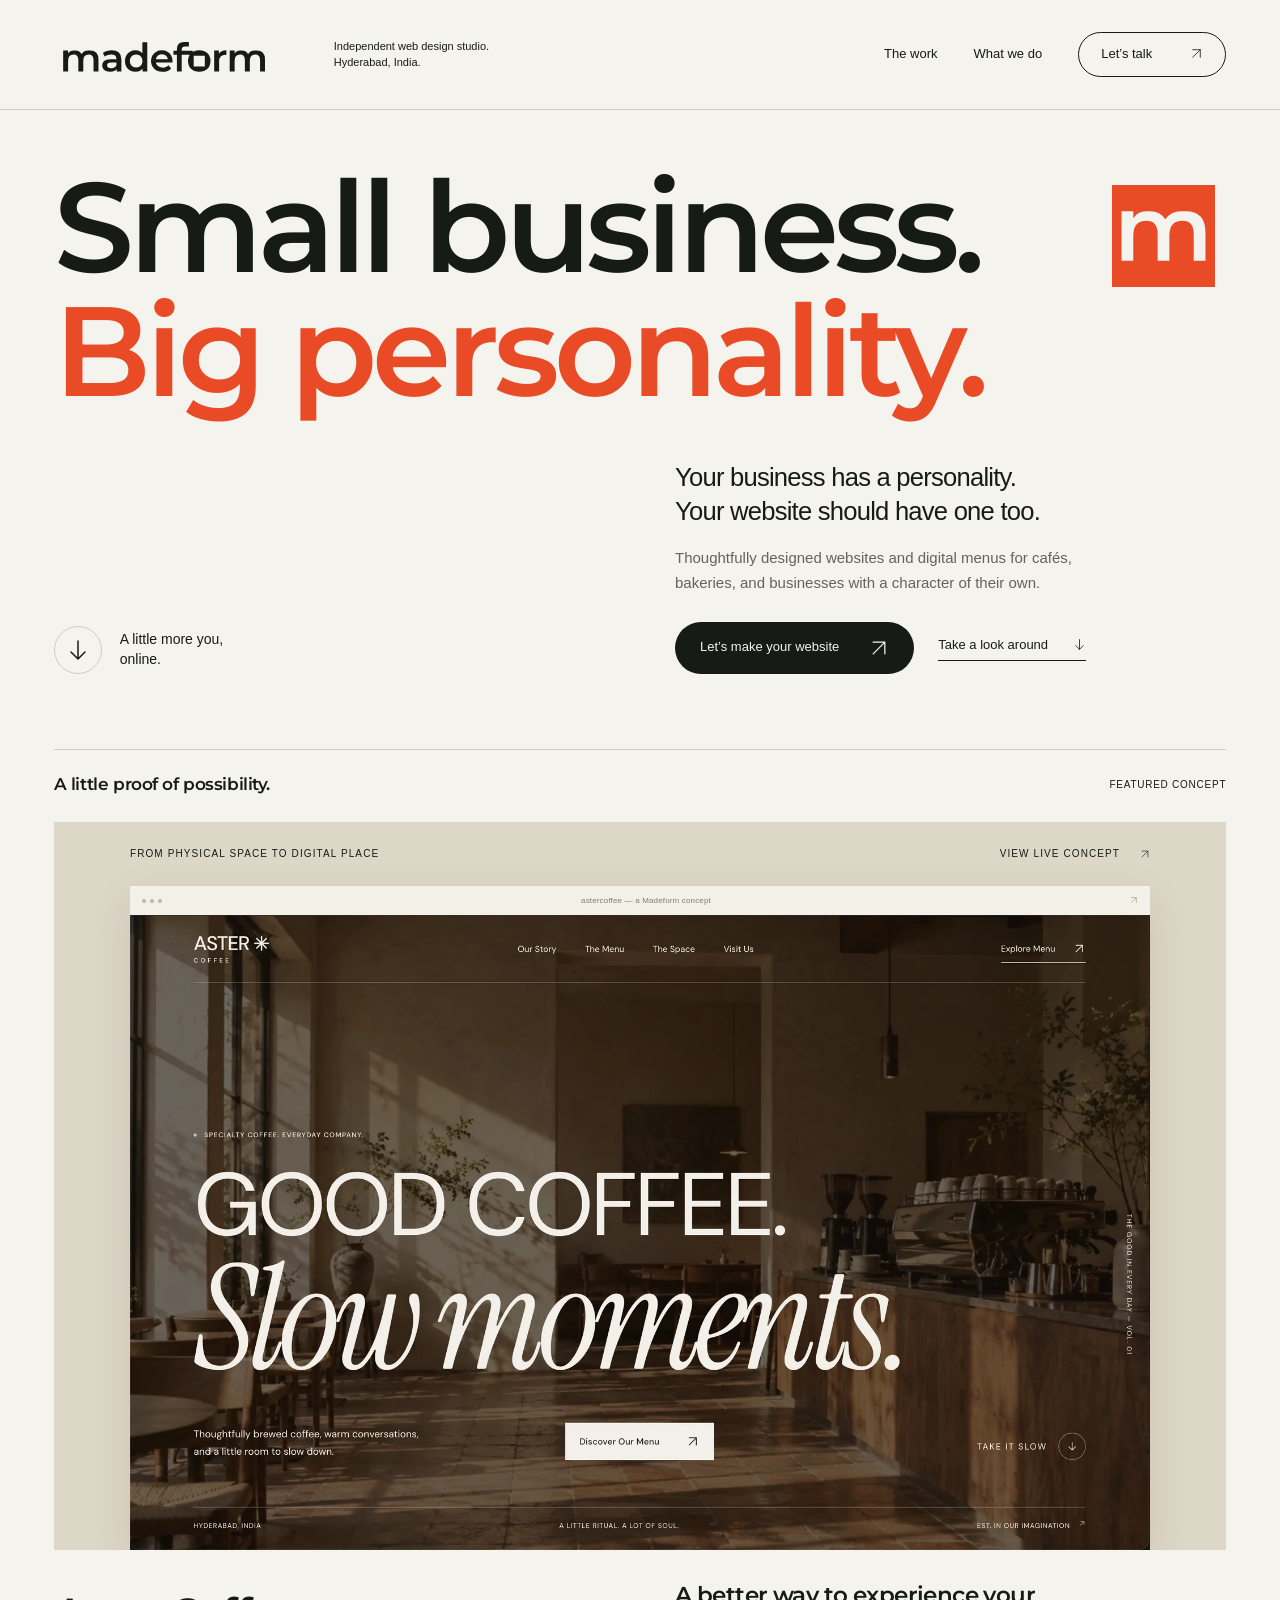
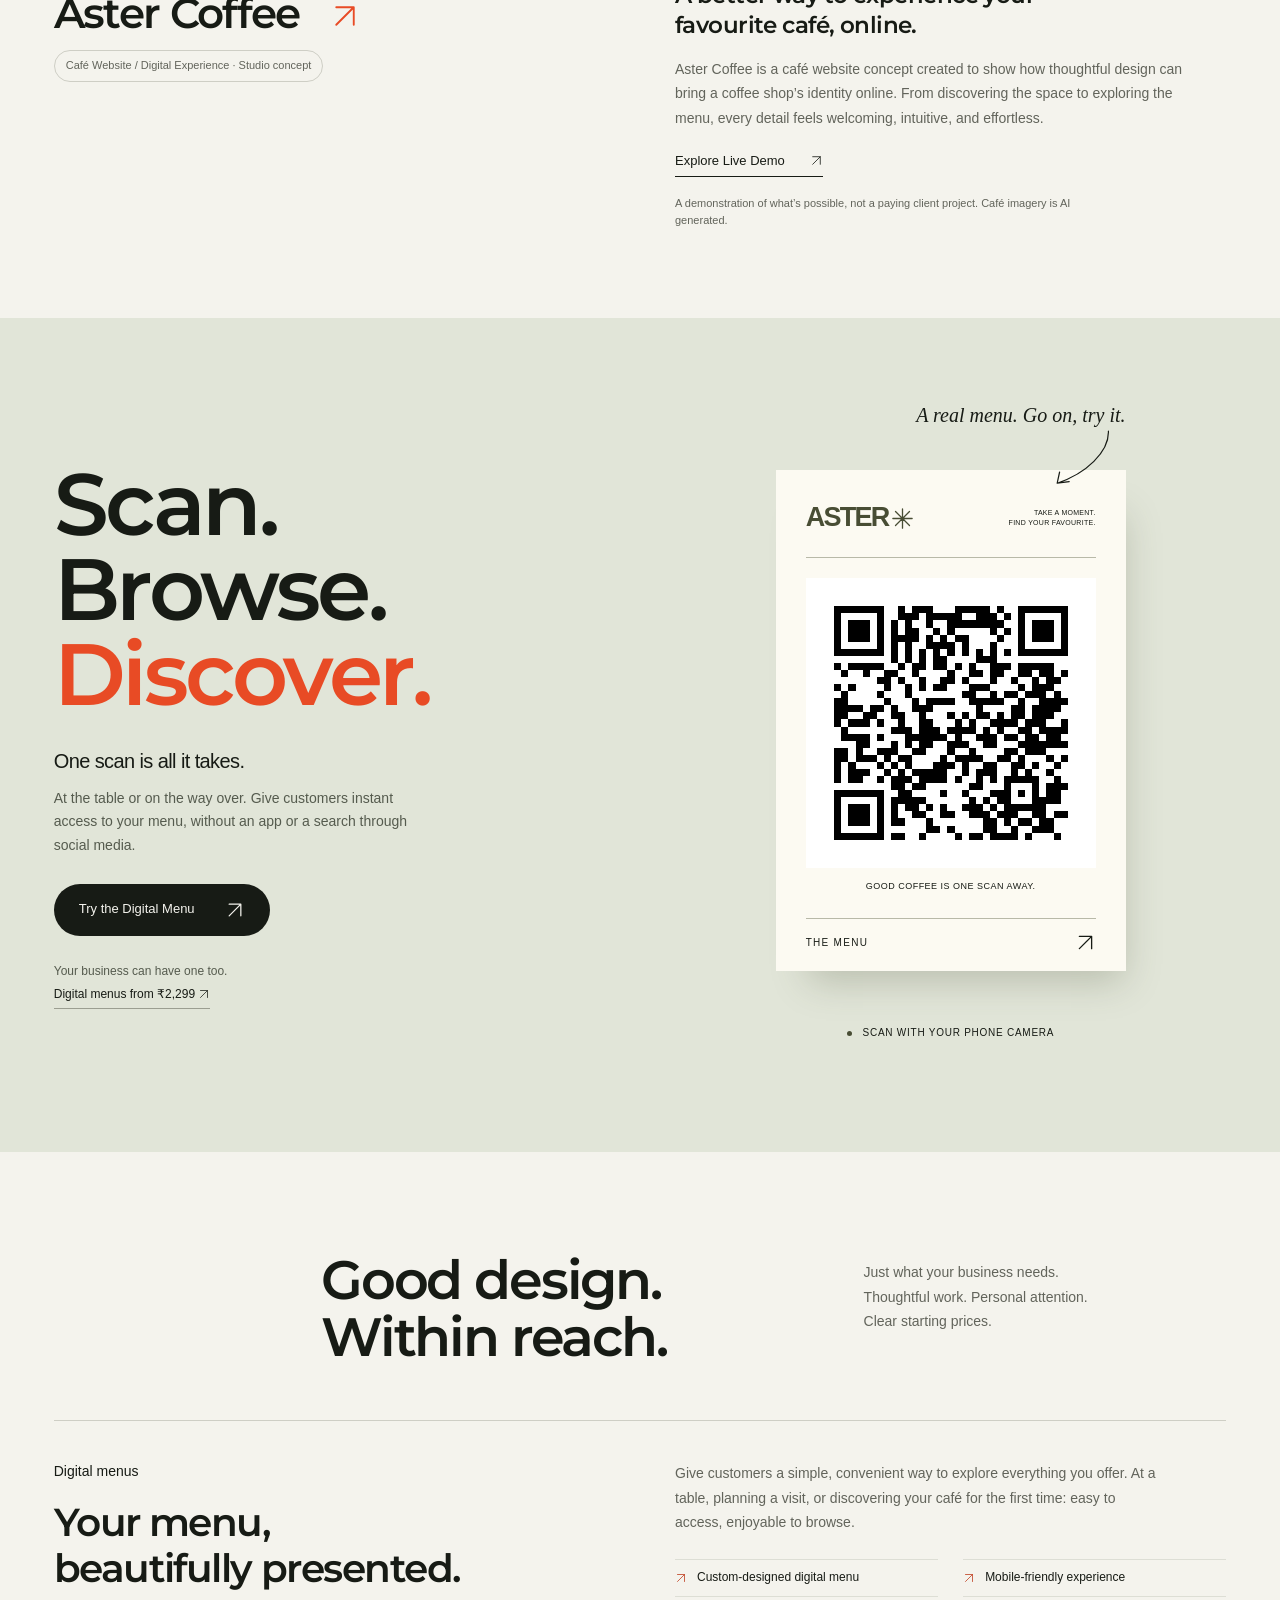
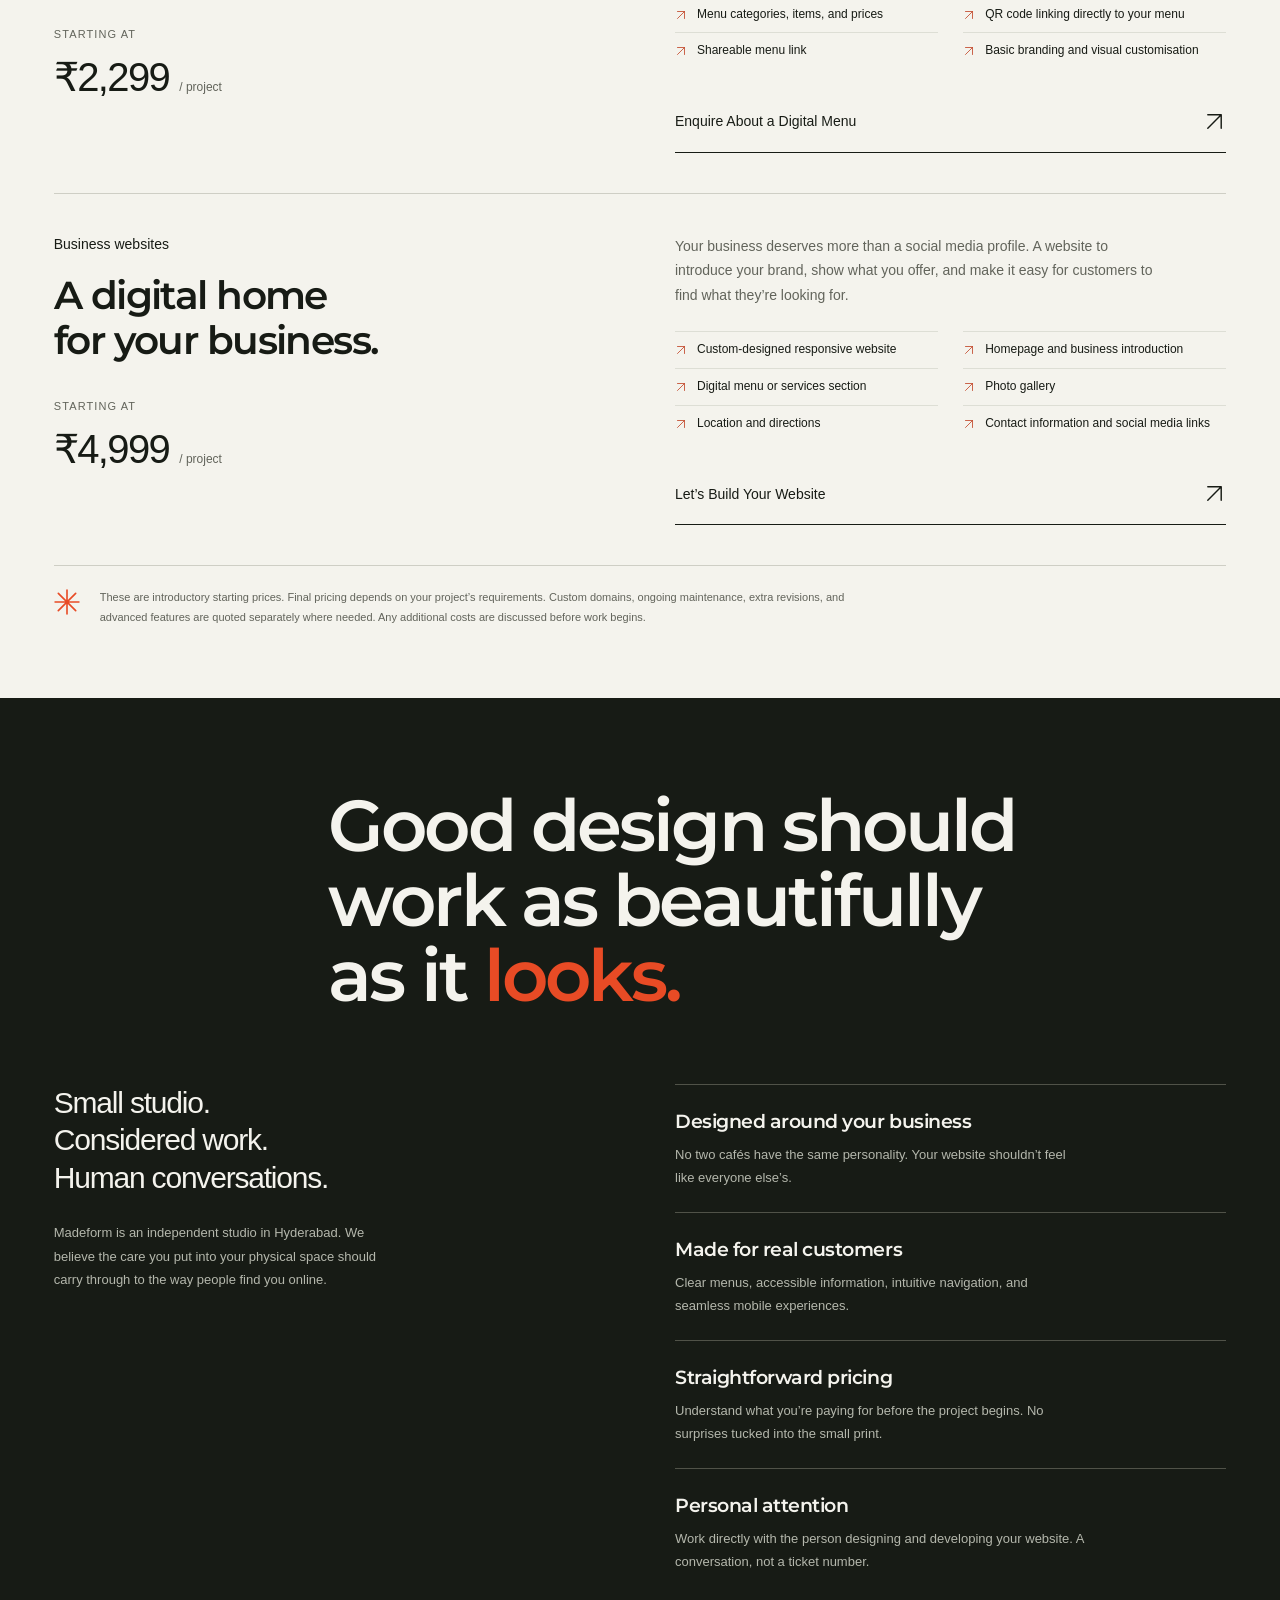
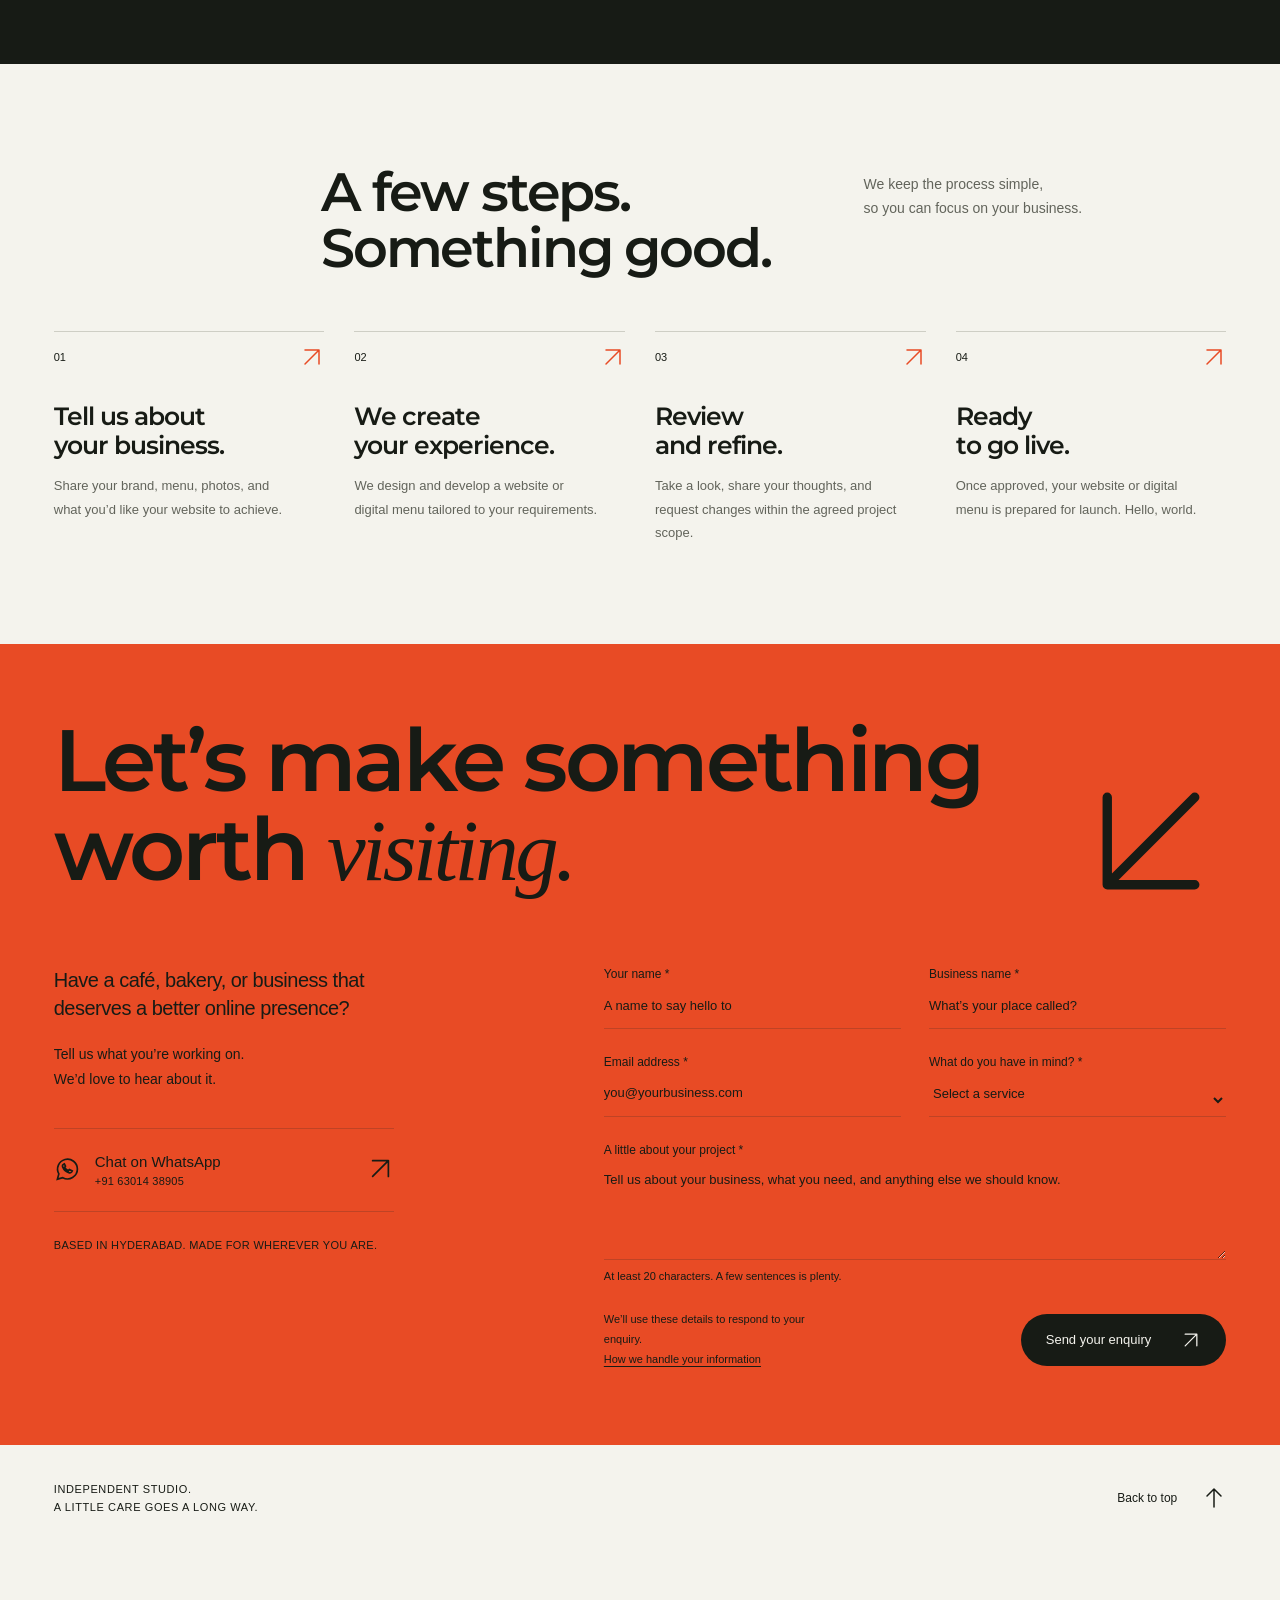
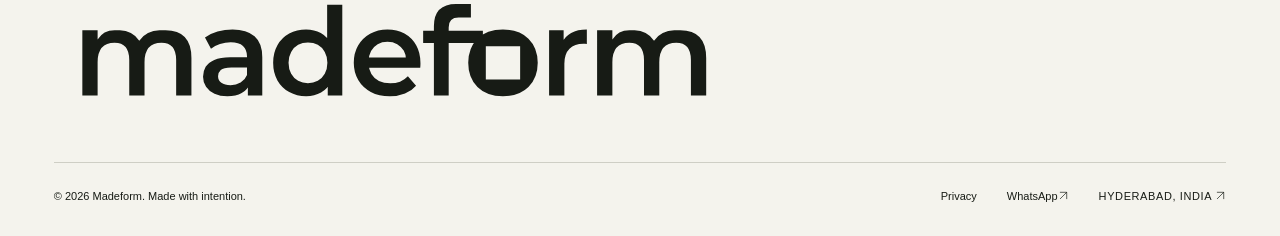
==== index.html @ c1d4cb2b "Add files via upload" ====
<!doctype html>
<html lang="en">
<head>
  <meta charset="utf-8">
  <meta name="viewport" content="width=device-width, initial-scale=1">
  <meta name="theme-color" content="#f4f3ed">
  <title>Madeform — A little more you, online.</title>
  <meta name="description" content="Independent web design in Hyderabad. Thoughtful websites from ₹4,999 and QR-enabled digital menus from ₹2,299 for cafés, bakeries and small businesses.">
  <meta property="og:type" content="website">
  <meta property="og:title" content="Madeform — A little more you, online.">
  <meta property="og:description" content="Websites with personality. Digital menus with a little care. An independent studio in Hyderabad, India.">
  <meta name="twitter:card" content="summary">
  <link rel="icon" type="image/svg+xml" href="./favicon.svg">
  <link rel="preload" href="./fonts/montserrat-600-latin.woff" as="font" type="font/woff" crossorigin>
  <link rel="stylesheet" href="./style.css">
  <script src="./site-config.js" defer></script>
  <script src="./script.js" defer></script>
  <script type="application/ld+json">{"@context":"https://schema.org","@type":"ProfessionalService","name":"Madeform","description":"Independent web design and digital experience studio for small hospitality businesses.","url":"https://madeformezy.github.io/x/","areaServed":"India","address":{"@type":"PostalAddress","addressLocality":"Hyderabad","addressCountry":"IN"},"hasOfferCatalog":{"@type":"OfferCatalog","name":"Design services","itemListElement":[{"@type":"Offer","priceCurrency":"INR","priceSpecification":{"@type":"PriceSpecification","minPrice":2299,"priceCurrency":"INR"},"itemOffered":{"@type":"Service","name":"Digital menus"}},{"@type":"Offer","priceCurrency":"INR","priceSpecification":{"@type":"PriceSpecification","minPrice":4999,"priceCurrency":"INR"},"itemOffered":{"@type":"Service","name":"Business websites"}}]}}</script>
  <link rel="canonical" href="https://madeformezy.github.io/x/">
  <meta property="og:url" content="https://madeformezy.github.io/x/">
  <meta property="og:image" content="https://madeformezy.github.io/x/images/social.png">
</head>
<body id="top">
  <a class="skip-link" href="#main">Skip to content</a>
  <header class="site-header wrap">
    <a class="wordmark" href="#top" aria-label="Madeform home"><img class="brand-logo" src="./images/madeform-logo.svg" width="334" height="84" alt="Madeform"></a>
    <span class="header-location">Independent web design studio. <br>Hyderabad, India.</span>
    <nav class="desktop-nav" aria-label="Main navigation"><a href="#work">The work</a><a href="#services">What we do</a><a class="nav-enquire" href="#contact">Let’s talk <span aria-hidden="true"><svg class="icon-svg" viewBox="0 0 24 24" aria-hidden="true" focusable="false"><path d="M5 19 19 5M5 5h14v14"/></svg></span></a></nav>
    <button class="menu-toggle" type="button" aria-label="Open navigation" aria-expanded="false" aria-controls="mobile-nav"><span></span><span></span></button>
  </header>
  <nav class="mobile-nav" id="mobile-nav" aria-label="Mobile navigation" hidden><a href="#work">The work </a><a href="#services">What we do </a><a href="#about">The studio </a><a href="#contact">Let’s talk <span><svg class="icon-svg" viewBox="0 0 24 24" aria-hidden="true" focusable="false"><path d="M5 19 19 5M5 5h14v14"/></svg></span></a></nav>
  <main id="main">
    <section class="hero wrap" aria-labelledby="hero-title">
      <h1 id="hero-title">Small business. <br><span>Big personality.</span><img class="hero-studio-mark" src="./images/madeform-mark.svg" width="80" height="56" alt="" aria-hidden="true"></h1>
      <div class="hero-bottom">
        <a class="scroll-cue" href="#work"><span class="circle-arrow" aria-hidden="true"><svg class="icon-svg" viewBox="0 0 24 24" aria-hidden="true" focusable="false"><path d="M12 3v18M5 14l7 7 7-7"/></svg></span><span>A little more you, <br>online.</span></a>
        <div class="hero-intro"><p>Your business has a personality. <br>Your website should have one too.</p><p class="hero-description">Thoughtfully designed websites and digital menus for cafés, bakeries, and businesses with a character of their own.</p><div class="button-row"><a class="button button-dark" href="#contact">Let’s make your website <span aria-hidden="true"><svg class="icon-svg" viewBox="0 0 24 24" aria-hidden="true" focusable="false"><path d="M5 19 19 5M5 5h14v14"/></svg></span></a><a class="text-link" href="#work">Take a look around <span aria-hidden="true"><svg class="icon-svg" viewBox="0 0 24 24" aria-hidden="true" focusable="false"><path d="M12 3v18M5 14l7 7 7-7"/></svg></span></a></div></div>
      </div>
    </section>
    <section class="work-section wrap" id="work" aria-labelledby="work-heading">
      <div class="section-line"><h2 id="work-heading">A little proof of possibility.</h2><span class="eyebrow">FEATURED CONCEPT</span></div>
      <a class="project-stage" href="https://madeformezy.github.io/Aster-coffee/" target="_blank" rel="noopener noreferrer" aria-label="Explore Aster Coffee live demo, opens in a new tab">
        <div class="stage-caption"><span>FROM PHYSICAL SPACE TO DIGITAL PLACE</span><span>VIEW LIVE CONCEPT <span aria-hidden="true"><svg class="icon-svg" viewBox="0 0 24 24" aria-hidden="true" focusable="false"><path d="M5 19 19 5M5 5h14v14"/></svg></span></span></div>
        <div class="project-browser"><div class="browser-bar"><span class="browser-dots" aria-hidden="true"><i></i><i></i><i></i></span><span>astercoffee — a Madeform concept</span><span aria-hidden="true"><svg class="icon-svg" viewBox="0 0 24 24" aria-hidden="true" focusable="false"><path d="M5 19 19 5M5 5h14v14"/></svg></span></div><div class="aster-preview"><img src="./images/aster-demo.webp" srcset="./images/aster-demo-small.webp 900w, ./images/aster-demo.webp 1800w" sizes="(max-width: 700px) 94vw, 82vw" width="1800" height="1120" alt="Aster Coffee website preview: Good coffee. Slow moments. A welcoming café interior, navigation and digital menu link." loading="eager" fetchpriority="high"></div></div>
      </a>
      <div class="project-info"><div><h3>Aster Coffee <span aria-hidden="true"><svg class="icon-svg" viewBox="0 0 24 24" aria-hidden="true" focusable="false"><path d="M5 19 19 5M5 5h14v14"/></svg></span></h3><span class="concept-label">Café Website / Digital Experience · Studio concept</span></div><div><h4>A better way to experience your favourite café, online.</h4><p>Aster Coffee is a café website concept created to show how thoughtful design can bring a coffee shop’s identity online. From discovering the space to exploring the menu, every detail feels welcoming, intuitive, and effortless.</p><a class="text-link" href="https://madeformezy.github.io/Aster-coffee/" target="_blank" rel="noopener noreferrer">Explore Live Demo <span aria-hidden="true"><svg class="icon-svg" viewBox="0 0 24 24" aria-hidden="true" focusable="false"><path d="M5 19 19 5M5 5h14v14"/></svg></span><span class="sr-only"> (opens in a new tab)</span></a><p class="fine-print">A demonstration of what’s possible, not a paying client project. Café imagery is AI generated.</p></div></div>
    </section>
    <section class="menu-showcase" id="digital-menu" aria-labelledby="menu-heading"><div class="wrap menu-grid">
      <div class="menu-copy"><h2 id="menu-heading">Scan. <br>Browse. <br><span>Discover.</span></h2><p class="menu-lead">One scan is all it takes.</p><p>At the table or on the way over. Give customers instant access to your menu, without an app or a search through social media.</p><a class="button button-dark" href="https://madeformezy.github.io/Aster-coffee/menu.html" target="_blank" rel="noopener noreferrer">Try the Digital Menu <span aria-hidden="true"><svg class="icon-svg" viewBox="0 0 24 24" aria-hidden="true" focusable="false"><path d="M5 19 19 5M5 5h14v14"/></svg></span><span class="sr-only"> (opens in a new tab)</span></a><p class="menu-tail">Your business can have one too. <br><a href="#contact" data-service="digital-menu">Digital menus from ₹2,299 <span aria-hidden="true"><svg class="icon-svg" viewBox="0 0 24 24" aria-hidden="true" focusable="false"><path d="M5 19 19 5M5 5h14v14"/></svg></span></a></p></div>
      <div class="qr-scene"><div class="scene-note">A real menu. Go on, try it.<svg class="menu-note-arrow" viewBox="0 0 100 80" aria-hidden="true"><path d="M88 4C89 30 60 57 24 69M27 55 24 69 39 67"/></svg></div><a class="qr-card" href="https://madeformezy.github.io/Aster-coffee/menu.html" target="_blank" rel="noopener noreferrer" aria-label="Open the Aster Coffee digital menu, opens in a new tab"><div class="qr-card-top"><span>ASTER<span aria-hidden="true"><svg class="icon-svg" viewBox="0 0 24 24" aria-hidden="true" focusable="false"><path d="M12 1v22M1 12h22M4 4l16 16M4 20 20 4"/></svg></span></span><small>TAKE A MOMENT. <br>FIND YOUR FAVOURITE.</small></div><img src="./images/aster-menu-qr.png" width="246" height="246" alt="Scannable QR code for Aster Coffee’s digital menu" loading="lazy"><p>GOOD COFFEE IS ONE SCAN AWAY.</p><div class="qr-card-bottom"><span>THE MENU</span><span aria-hidden="true"><svg class="icon-svg" viewBox="0 0 24 24" aria-hidden="true" focusable="false"><path d="M5 19 19 5M5 5h14v14"/></svg></span></div></a><div class="qr-scene-caption"><span class="status-dot" aria-hidden="true"></span> SCAN WITH YOUR PHONE CAMERA</div></div>
    </div></section>
    <section class="services wrap" id="services" aria-labelledby="services-heading"><div class="section-intro"><h2 id="services-heading">Good design. <br>Within reach.</h2><p>Just what your business needs. <br>Thoughtful work. Personal attention. <br>Clear starting prices.</p></div>
      <article class="service"><div class="service-name"><h3><span class="service-title">Digital menus</span>Your menu, <br>beautifully presented.</h3><div class="service-price"><small>STARTING AT</small><span>₹2,299<span class="price-period">/ project</span></span></div></div><div class="service-details"><p>Give customers a simple, convenient way to explore everything you offer. At a table, planning a visit, or discovering your café for the first time: easy to access, enjoyable to browse.</p><ul><li><svg class="icon-svg" viewBox="0 0 24 24" aria-hidden="true" focusable="false"><path d="M5 19 19 5M5 5h14v14"/></svg>Custom-designed digital menu</li><li><svg class="icon-svg" viewBox="0 0 24 24" aria-hidden="true" focusable="false"><path d="M5 19 19 5M5 5h14v14"/></svg>Mobile-friendly experience</li><li><svg class="icon-svg" viewBox="0 0 24 24" aria-hidden="true" focusable="false"><path d="M5 19 19 5M5 5h14v14"/></svg>Menu categories, items, and prices</li><li><svg class="icon-svg" viewBox="0 0 24 24" aria-hidden="true" focusable="false"><path d="M5 19 19 5M5 5h14v14"/></svg>QR code linking directly to your menu</li><li><svg class="icon-svg" viewBox="0 0 24 24" aria-hidden="true" focusable="false"><path d="M5 19 19 5M5 5h14v14"/></svg>Shareable menu link</li><li><svg class="icon-svg" viewBox="0 0 24 24" aria-hidden="true" focusable="false"><path d="M5 19 19 5M5 5h14v14"/></svg>Basic branding and visual customisation</li></ul><a class="service-cta" href="#contact" data-service="digital-menu">Enquire About a Digital Menu <span aria-hidden="true"><svg class="icon-svg" viewBox="0 0 24 24" aria-hidden="true" focusable="false"><path d="M5 19 19 5M5 5h14v14"/></svg></span></a></div></article>
      <article class="service"><div class="service-name"><h3><span class="service-title">Business websites</span>A digital home<br>for your business.</h3><div class="service-price"><small>STARTING AT</small><span>₹4,999<span class="price-period">/ project</span></span></div></div><div class="service-details"><p>Your business deserves more than a social media profile. A website to introduce your brand, show what you offer, and make it easy for customers to find what they’re looking for.</p><ul><li><svg class="icon-svg" viewBox="0 0 24 24" aria-hidden="true" focusable="false"><path d="M5 19 19 5M5 5h14v14"/></svg>Custom-designed responsive website</li><li><svg class="icon-svg" viewBox="0 0 24 24" aria-hidden="true" focusable="false"><path d="M5 19 19 5M5 5h14v14"/></svg>Homepage and business introduction</li><li><svg class="icon-svg" viewBox="0 0 24 24" aria-hidden="true" focusable="false"><path d="M5 19 19 5M5 5h14v14"/></svg>Digital menu or services section</li><li><svg class="icon-svg" viewBox="0 0 24 24" aria-hidden="true" focusable="false"><path d="M5 19 19 5M5 5h14v14"/></svg>Photo gallery</li><li><svg class="icon-svg" viewBox="0 0 24 24" aria-hidden="true" focusable="false"><path d="M5 19 19 5M5 5h14v14"/></svg>Location and directions</li><li><svg class="icon-svg" viewBox="0 0 24 24" aria-hidden="true" focusable="false"><path d="M5 19 19 5M5 5h14v14"/></svg>Contact information and social media links</li></ul><a class="service-cta" href="#contact" data-service="website">Let’s Build Your Website <span aria-hidden="true"><svg class="icon-svg" viewBox="0 0 24 24" aria-hidden="true" focusable="false"><path d="M5 19 19 5M5 5h14v14"/></svg></span></a></div></article>
      <div class="pricing-note"><span aria-hidden="true"><svg class="icon-svg" viewBox="0 0 24 24" aria-hidden="true" focusable="false"><path d="M12 1v22M1 12h22M4 4l16 16M4 20 20 4"/></svg></span><p>These are introductory starting prices. Final pricing depends on your project’s requirements. Custom domains, ongoing maintenance, extra revisions, and advanced features are quoted separately where needed. Any additional costs are discussed before work begins.</p></div>
    </section>
    <section class="about-section" id="about" aria-labelledby="about-heading"><div class="wrap"><div class="about-heading"><h2 id="about-heading">Good design should<br>work as beautifully<br>as it <span>looks.</span></h2></div><div class="about-bottom"><div class="studio-note"><p>Small studio. <br>Considered work. <br>Human conversations.</p><span>Madeform is an independent studio in Hyderabad. We believe the care you put into your physical space should carry through to the way people find you online.</span></div><div class="principles"><article><div><h3>Designed around your business</h3><p>No two cafés have the same personality. Your website shouldn’t feel like everyone else’s.</p></div></article><article><div><h3>Made for real customers</h3><p>Clear menus, accessible information, intuitive navigation, and seamless mobile experiences.</p></div></article><article><div><h3>Straightforward pricing</h3><p>Understand what you’re paying for before the project begins. No surprises tucked into the small print.</p></div></article><article><div><h3>Personal attention</h3><p>Work directly with the person designing and developing your website. A conversation, not a ticket number.</p></div></article></div></div></div></section>
    <section class="process wrap" aria-labelledby="process-heading"><div class="section-intro"><h2 id="process-heading">A few steps. <br>Something good.</h2><p>We keep the process simple, <br>so you can focus on your business.</p></div><ol class="process-steps"><li><span class="step-number">01<span aria-hidden="true"><svg class="icon-svg" viewBox="0 0 24 24" aria-hidden="true" focusable="false"><path d="M5 19 19 5M5 5h14v14"/></svg></span></span><h3>Tell us about<br>your business.</h3><p>Share your brand, menu, photos, and what you’d like your website to achieve.</p></li><li><span class="step-number">02<span aria-hidden="true"><svg class="icon-svg" viewBox="0 0 24 24" aria-hidden="true" focusable="false"><path d="M5 19 19 5M5 5h14v14"/></svg></span></span><h3>We create<br>your experience.</h3><p>We design and develop a website or digital menu tailored to your requirements.</p></li><li><span class="step-number">03<span aria-hidden="true"><svg class="icon-svg" viewBox="0 0 24 24" aria-hidden="true" focusable="false"><path d="M5 19 19 5M5 5h14v14"/></svg></span></span><h3>Review<br>and refine.</h3><p>Take a look, share your thoughts, and request changes within the agreed project scope.</p></li><li><span class="step-number">04<span aria-hidden="true"><svg class="icon-svg" viewBox="0 0 24 24" aria-hidden="true" focusable="false"><path d="M5 19 19 5M5 5h14v14"/></svg></span></span><h3>Ready<br>to go live.</h3><p>Once approved, your website or digital menu is prepared for launch. Hello, world.</p></li></ol></section>
    <section class="contact-section" id="contact" aria-labelledby="contact-heading"><div class="wrap"><div class="contact-header"><h2 id="contact-heading">Let’s make something<br>worth <span>visiting.</span><span class="contact-arrow" aria-hidden="true"><svg class="icon-svg" viewBox="0 0 24 24" aria-hidden="true" focusable="false"><path d="M19 5 5 19M5 5v14h14"/></svg></span></h2></div><div class="contact-grid"><div class="contact-copy"><p>Have a café, bakery, or business that deserves a better online presence?</p><p>Tell us what you’re working on. <br>We’d love to hear about it.</p><a class="whatsapp-link" href="https://wa.me/916301438905?text=Hi%20Madeform%2C%20I%27d%20love%20to%20discuss%20a%20website%20or%20digital%20menu%20for%20my%20business." target="_blank" rel="noopener noreferrer"><svg viewBox="0 0 24 24" fill="none" stroke="currentColor" stroke-width="1.5" aria-hidden="true"><path d="M20.8 11.6a8.8 8.8 0 0 1-13 7.7L3 20.6l1.3-4.7a8.8 8.8 0 1 1 16.5-4.3Z"/><path d="M8.2 7.5c-.8.3-.8 1.4-.4 2.4 1 2.4 2.8 4.1 5.4 5 .9.3 2 .1 2.6-.8l.4-.8-2.5-1.2-.8 1c-1.5-.6-2.7-1.6-3.4-3.1l.7-.9-1-2.1Z"/></svg><span>Chat on WhatsApp<small>+91 63014 38905</small></span><span aria-hidden="true"><svg class="icon-svg" viewBox="0 0 24 24" aria-hidden="true" focusable="false"><path d="M5 19 19 5M5 5h14v14"/></svg></span><span class="sr-only"> (opens in a new tab)</span></a><span class="contact-location">BASED IN HYDERABAD. MADE FOR WHEREVER YOU ARE.</span></div>
      <form id="enquiry-form" method="post"><div class="form-row"><div class="field"><label for="name">Your name <span>*</span></label><input id="name" name="name" autocomplete="name" minlength="2" maxlength="100" placeholder="A name to say hello to" required></div><div class="field"><label for="businessName">Business name <span>*</span></label><input id="businessName" name="businessName" autocomplete="organization" maxlength="160" placeholder="What’s your place called?" required></div></div><div class="form-row"><div class="field"><label for="email">Email address <span>*</span></label><input id="email" name="email" type="email" autocomplete="email" maxlength="254" placeholder="you@yourbusiness.com" required></div><div class="field"><label for="service">What do you have in mind? <span>*</span></label><select id="service" name="service" required><option value="" disabled selected>Select a service</option><option value="digital-menu">Digital menu — from ₹2,299</option><option value="website">Business website — from ₹4,999</option><option value="not-sure">Let’s figure it out together</option></select></div></div><div class="field"><label for="details">A little about your project <span>*</span></label><textarea id="details" name="details" rows="3" minlength="20" maxlength="5000" placeholder="Tell us about your business, what you need, and anything else we should know." required></textarea><span class="field-hint">At least 20 characters. A few sentences is plenty.</span></div><div class="honeypot" aria-hidden="true"><label for="website">Leave this field blank</label><input id="website" name="website" tabindex="-1" autocomplete="off"></div><div class="form-footer"><p>We’ll use these details to respond to your enquiry. <br><a href="./privacy.html">How we handle your information</a></p><button class="button button-dark" id="submit-enquiry" type="submit">Send your enquiry <span aria-hidden="true"><svg class="icon-svg" viewBox="0 0 24 24" aria-hidden="true" focusable="false"><path d="M5 19 19 5M5 5h14v14"/></svg></span></button></div><p id="form-status" class="form-status" role="status" aria-live="polite" tabindex="-1"></p><noscript><p>Please enable JavaScript to send your enquiry, or <a href="https://wa.me/916301438905">chat with Madeform on WhatsApp</a>.</p></noscript></form>
      </div></div></section>
  </main>
  <footer class="site-footer wrap"><div class="footer-top"><span>INDEPENDENT STUDIO. <br>A LITTLE CARE GOES A LONG WAY.</span><a href="#top">Back to top <span aria-hidden="true"><svg class="icon-svg" viewBox="0 0 24 24" aria-hidden="true" focusable="false"><path d="M12 21V3M5 10l7-7 7 7"/></svg></span></a></div><a class="footer-wordmark" href="#top" aria-label="Madeform, back to top"><img class="brand-logo" src="./images/madeform-logo.svg" width="334" height="84" alt="Madeform"></a><div class="footer-bottom"><span>© <span data-year>2026</span> Madeform. Made with intention.</span><nav aria-label="Footer navigation"><a href="./privacy.html">Privacy</a><a href="https://wa.me/916301438905" target="_blank" rel="noopener noreferrer">WhatsApp <span aria-hidden="true"><svg class="icon-svg" viewBox="0 0 24 24" aria-hidden="true" focusable="false"><path d="M5 19 19 5M5 5h14v14"/></svg></span><span class="sr-only"> (opens in a new tab)</span></a><span>HYDERABAD, INDIA <span aria-hidden="true"><svg class="icon-svg" viewBox="0 0 24 24" aria-hidden="true" focusable="false"><path d="M5 19 19 5M5 5h14v14"/></svg></span></span></nav></div></footer>
</body>
</html>
---- style.css ----
@font-face{font-family:Montserrat;src:url("./fonts/montserrat-600-latin.woff") format("woff");font-style:normal;font-weight:600;font-display:swap}
:root{--paper:#f4f3ed;--ink:#171b15;--orange:#e84b25;--line:#cecec5;--muted:#62645b;--sage:#e1e5d8;--white:#fff;--gutter:clamp(22px,4.2vw,80px);--max:1600px;--sans:"Helvetica Neue",Helvetica,Arial,sans-serif}
*{box-sizing:border-box}html{scroll-behavior:smooth;scroll-padding-top:30px}body{margin:0;background:var(--paper);color:var(--ink);font-family:var(--sans);font-size:16px;line-height:1.55;-webkit-font-smoothing:antialiased}body.nav-open{overflow:hidden}::selection{background:var(--orange);color:var(--paper)}a{color:inherit;text-decoration:none}button,input,textarea,select{font:inherit}button,a,input,select,textarea{-webkit-tap-highlight-color:transparent}button{cursor:pointer}button:disabled{cursor:wait;opacity:.6}a:focus-visible,button:focus-visible{outline:2px solid var(--orange);outline-offset:6px}input:focus-visible,select:focus-visible,textarea:focus-visible{outline:2px solid var(--ink);outline-offset:4px}img{display:block;max-width:100%}svg{display:block}h1,h2,h3,h4,p,figure{margin:0}h1,h2,h3,h4{font-weight:500}ul,ol{margin:0;padding:0}li{list-style:none}.wrap{width:min(100%,var(--max));padding-inline:var(--gutter);margin-inline:auto}.eyebrow,.section-meta,.stage-caption,.qr-card p,.qr-scene-caption,.contact-location{font-family:var(--sans);font-size:11px;line-height:1.5;font-weight:500;letter-spacing:.075em}.sr-only{position:absolute;width:1px;height:1px;padding:0;margin:-1px;overflow:hidden;clip:rect(0,0,0,0);white-space:nowrap;border:0}.skip-link{position:fixed;left:20px;top:-100px;z-index:100;background:var(--ink);color:var(--paper);padding:14px 22px}.skip-link:focus{top:15px}.site-header{height:110px;display:flex;align-items:center;gap:60px;border-bottom:1px solid var(--line)}.wordmark{font-size:37px;font-weight:650;letter-spacing:-2.4px;line-height:1;display:inline-flex;align-items:flex-start}.wordmark-dot{font-size:20px;line-height:1;letter-spacing:0;margin:2px 0 0 3px;color:var(--orange)}.header-location{font-size:11px;line-height:1.45}.desktop-nav{display:flex;align-items:center;gap:36px;margin-left:auto;font-size:13px}.desktop-nav>a{padding-block:12px}.desktop-nav>a:not(.nav-enquire):hover{color:var(--orange)}.desktop-nav .nav-enquire{display:flex;gap:38px;align-items:center;border:1px solid var(--ink);padding:11px 22px;border-radius:30px}.nav-enquire:hover{background:var(--ink);color:var(--paper)}.menu-toggle,.mobile-nav{display:none}.hero{padding-top:42px;padding-bottom:75px}.section-meta{display:flex;justify-content:space-between;margin-bottom:32px}.status-dot{display:inline-block;width:7px;height:7px;background:var(--orange);border-radius:50%;vertical-align:middle;margin-right:7px}.hero h1{font-size:clamp(74px,9.9vw,158px);letter-spacing:-.04em;line-height:.98;position:relative;font-weight:550;max-width:1400px}.hero h1>span{color:var(--orange)}.hero-bottom{display:grid;grid-template-columns:1fr 1fr;margin-top:48px;gap:70px}.scroll-cue{display:flex;gap:18px;align-items:center;font-size:14px;line-height:1.4;align-self:end;width:fit-content}.circle-arrow{width:48px;height:48px;border:1px solid var(--line);border-radius:50%;display:grid;place-items:center;font-size:24px;transition:background .2s,transform .2s}.scroll-cue:hover .circle-arrow{background:var(--orange);border-color:var(--orange);transform:translateY(3px)}.hero-intro>p:first-child{font-size:clamp(22px,2vw,31px);line-height:1.3;letter-spacing:-.03em}.hero-description{max-width:450px;font-size:15px;color:var(--muted);margin-top:17px;line-height:1.7}.button-row{display:flex;align-items:center;gap:24px;margin-top:26px;flex-wrap:wrap}.button{display:inline-flex;align-items:center;justify-content:space-between;gap:30px;border:1px solid transparent;min-height:52px;padding:15px 24px;border-radius:32px;font-size:13px;font-weight:500;line-height:1.3;transition:background .2s,color .2s,transform .2s}.button-dark{background:var(--ink);color:var(--paper)}.button-dark:hover{background:var(--orange);color:var(--ink);transform:translateY(-2px)}.button>span[aria-hidden]{font-size:20px;line-height:1}.text-link{display:inline-flex;align-items:center;gap:25px;font-size:13px;border-bottom:1px solid currentColor;padding-bottom:5px;line-height:1.5}.text-link:hover{color:var(--orange)}.section-line{display:flex;align-items:center;justify-content:space-between;border-top:1px solid var(--line);padding:21px 0 25px;gap:20px}.section-line h2{font-size:17px;letter-spacing:-.025em}.project-stage{display:block;background:#ddd7c7;padding:24px 6.5% 0;position:relative;overflow:hidden}.stage-caption{display:flex;justify-content:space-between;margin-bottom:25px;font-size:9px;letter-spacing:.11em}.stage-caption>span:last-child{display:flex;gap:20px}.project-browser{box-shadow:0 14px 40px #31251518;transform-origin:50% 100%;transition:transform .65s cubic-bezier(.2,.6,.2,1)}.project-stage:hover .project-browser{transform:translateY(-8px)}.browser-bar{height:29px;background:#f3f0e8;display:flex;align-items:center;justify-content:space-between;padding:0 12px;color:#7d7d72;font-size:8px;letter-spacing:.02em}.browser-dots{font-size:7px;color:#b8b8af;letter-spacing:2px}.aster-preview{position:relative;overflow:hidden;aspect-ratio:1.86;color:#fff9ed;background:#5b4838}.aster-preview:after{content:"";position:absolute;inset:0;background:linear-gradient(180deg,#22170d12 20%,#22170d60 100%);pointer-events:none}.aster-preview>img{width:100%;height:100%;object-fit:cover;transition:transform 1s}.project-stage:hover img{transform:scale(1.025)}.aster-preview-nav{position:absolute;z-index:1;left:5%;right:5%;top:5%;display:flex;justify-content:space-between;align-items:center}.aster-preview-nav>strong{font-size:30px;letter-spacing:-1px}.aster-preview-nav strong>span{font-size:25px;margin-left:4px}.aster-preview-nav>span{font-size:8px;letter-spacing:.1em}.aster-preview-title{position:absolute;z-index:1;left:5%;top:32%;font-family:Georgia,"Times New Roman",serif;font-size:clamp(28px,5.5vw,82px);line-height:1.04;letter-spacing:-.04em}.aster-preview-title em{font-weight:400}.aster-preview-cta{position:absolute;z-index:1;left:5%;bottom:8%;background:#fff8e8;color:#3a3c2c;padding:10px 18px;display:flex;align-items:center;gap:40px;font-size:9px;border-radius:2px}.project-roundel{position:absolute;right:2%;bottom:8%;width:116px;height:116px;background:var(--orange);color:var(--ink);border-radius:50%;display:flex;flex-direction:column;align-items:center;justify-content:center;font-size:13px;line-height:1.12;text-align:center;letter-spacing:-.04em;transform:rotate(12deg)}.project-roundel>span{font-size:24px;line-height:1.2}.project-info{display:grid;grid-template-columns:1fr 1fr;gap:70px;margin-top:31px;padding-bottom:88px}.project-info h3{font-size:42px;letter-spacing:-.04em;margin:7px 0 12px;line-height:1.2}.project-info h3 span{font-size:30px;margin-left:20px;color:var(--orange)}.concept-label{font-size:10px;border:1px solid var(--line);border-radius:20px;padding:6px 11px;color:var(--muted)}.project-info h4{font-size:23px;line-height:1.3;max-width:400px;letter-spacing:-.025em;margin-bottom:16px}.project-info p{font-size:14px;color:var(--muted);max-width:520px;line-height:1.75}.project-info .text-link{margin-top:21px}.project-info .fine-print{font-size:10px;line-height:1.6;margin-top:18px;max-width:430px}.menu-showcase{background:var(--sage);padding:82px 0}.menu-grid{display:grid;grid-template-columns:1fr 1fr;gap:70px;align-items:center}.menu-copy h2{font-size:clamp(58px,6.8vw,103px);letter-spacing:-.04em;line-height:.98;margin:32px 0 28px}.menu-copy h2>span{color:var(--orange)}.menu-copy .menu-lead{font-size:20px;letter-spacing:-.03em;margin-bottom:10px}.menu-copy>p:not(.menu-lead){font-size:14px;max-width:375px;color:#555b4e;line-height:1.7}.menu-copy .button{margin-top:26px}.menu-copy .button-dark:hover{background:var(--paper)}.menu-copy .menu-tail{font-size:12px!important;margin-top:25px;line-height:1.8}.menu-tail a{display:inline-block;color:var(--ink);border-bottom:1px solid #9b9e91}.qr-scene{display:flex;flex-direction:column;align-items:center;position:relative;padding:70px 0 30px}.scene-note{position:absolute;top:0;right:0;font-family:Georgia,serif;font-style:italic;font-size:20px;transform:rotate(7deg);z-index:1}.scene-note svg{position:absolute;width:120px;right:5px;top:25px;stroke:var(--ink);fill:none;stroke-width:1.5;transform:rotate(26deg)}.qr-card{width:min(350px,95%);background:#fcfaf2;padding:27px 30px 18px;transform:rotate(-7deg);box-shadow:15px 28px 35px -18px #4f543b45;transition:transform .4s}.qr-scene:hover .qr-card{transform:rotate(-2deg) translateY(-3px)}.qr-card-top{display:flex;justify-content:space-between;align-items:center;padding-bottom:18px;border-bottom:1px solid #b8b9a8}.qr-card-top>span{font-size:27px;font-weight:650;letter-spacing:-1.7px;color:#484d34}.qr-card-top>span>span{font-size:21px;margin-left:3px}.qr-card-top small{font-size:7px;line-height:1.4;letter-spacing:.04em;text-align:right}.qr-card img{margin:20px auto 12px;width:100%;height:auto;background:white;image-rendering:pixelated}.qr-card p{font-size:8px;text-align:center;letter-spacing:.055em;margin-bottom:25px}.qr-card-bottom{border-top:1px solid #b8b9a8;display:flex;justify-content:space-between;align-items:center;padding-top:13px;font-size:10px;letter-spacing:.13em}.qr-card-bottom>span:last-child{font-size:21px;line-height:1}.qr-scene-caption{margin-top:54px;font-size:9px}.qr-scene-caption .status-dot{background:#484d34;width:5px;height:5px}.services{padding-block:100px 70px}.section-intro{display:grid;grid-template-columns:.64fr 1.4fr 1fr;gap:35px;align-items:start;margin-bottom:55px}.section-intro>.eyebrow{margin-top:8px}.section-intro h2{font-size:clamp(38px,4.2vw,65px);letter-spacing:-.04em;line-height:1.05}.section-intro>p{font-size:14px;line-height:1.75;color:var(--muted);padding-top:8px}.service{border-top:1px solid var(--line);padding-block:40px;display:grid;grid-template-columns:1fr 1fr;gap:70px}.service-name h3{font-size:39px;letter-spacing:-.04em;line-height:1.16;margin-top:18px}.service-price{margin-top:35px}.service-price>small{display:block;font-size:9px;letter-spacing:.1em;margin-bottom:3px;color:var(--muted)}.service-price>span{font-size:40px;letter-spacing:-.04em}.price-period{font-size:12px;letter-spacing:0;color:var(--muted);margin-left:10px}.service-details>p{font-size:14px;line-height:1.75;max-width:490px;color:var(--muted)}.service-details ul{display:grid;grid-template-columns:1fr 1fr;column-gap:25px;margin-top:24px}.service-details li{display:flex;font-size:12px;line-height:1.65;padding-block:8px;gap:10px;border-top:1px solid #ddded5}.service-details li>.icon-svg{color:#bc3415;margin-top:4px}.service-cta{display:flex;justify-content:space-between;align-items:center;border-bottom:1px solid var(--ink);padding:18px 0 12px;margin-top:17px;font-size:14px}.service-cta span{font-size:23px;transition:transform .2s}.service-cta:hover{color:var(--orange);border-color:var(--orange)}.service-cta:hover span{transform:translate(3px,-3px)}.pricing-note{display:flex;gap:20px;padding-top:22px;border-top:1px solid var(--line)}.pricing-note>span{font-size:26px;color:var(--orange);line-height:1.1}.pricing-note p{font-size:11px;line-height:1.8;color:var(--muted);max-width:790px}.about-section{background:var(--ink);color:var(--paper);padding:90px 0}.about-heading{display:grid;grid-template-columns:.64fr 2.4fr;gap:35px}.about-heading>.eyebrow{padding-top:9px;color:#c0c2b8}.about-heading h2{font-size:clamp(48px,5.6vw,85px);line-height:1.05;letter-spacing:-.04em;position:relative}.about-heading h2>span{color:var(--orange)}.about-heading svg{position:absolute;right:3%;bottom:9%;stroke:var(--orange);stroke-width:6;width:90px}.about-bottom{display:grid;grid-template-columns:1fr 1fr;gap:70px;margin-top:70px}.studio-note>p{font-size:30px;line-height:1.25;letter-spacing:-.04em;margin-bottom:25px}.studio-note>span{display:block;max-width:325px;color:#b4b7ac;font-size:13px;line-height:1.8}.principles article{display:grid;grid-template-columns:32px 1fr;gap:18px;border-top:1px solid #505248;padding:22px 0}.principles article:last-child{padding-bottom:0}.principles article>span{font-size:10px;color:#b4b7ac;padding-top:4px}.principles h3{font-size:19px;letter-spacing:-.025em;margin-bottom:8px}.principles p{font-size:13px;line-height:1.75;max-width:410px;color:#b4b7ac}.process{padding-block:100px}.process-steps{display:grid;grid-template-columns:repeat(4,1fr);gap:30px}.step-number{font-size:11px;display:flex;justify-content:space-between;align-items:center;border-top:1px solid var(--line);padding-top:13px;margin-bottom:32px}.step-number>span{color:var(--orange);font-size:24px;line-height:1}.process-steps h3{font-size:25px;letter-spacing:-.04em;line-height:1.15;margin-bottom:15px}.process-steps p{font-size:13px;line-height:1.8;color:var(--muted);max-width:245px}.contact-section{background:var(--orange);padding:72px 0 75px}.contact-header h2{font-size:clamp(52px,6.8vw,105px);line-height:1.02;letter-spacing:-.04em;margin-top:29px;position:relative}.contact-header h2>span:not(.contact-arrow){font-family:Georgia,serif;font-style:italic;letter-spacing:-.04em;font-weight:400}.contact-arrow{position:absolute;right:0;bottom:-20px;font-size:150px;line-height:1;font-weight:400}.contact-grid{display:grid;grid-template-columns:.85fr 1.15fr;gap:90px;margin-top:70px}.contact-copy>p{font-size:20px;line-height:1.4;letter-spacing:-.025em;max-width:350px}.contact-copy>p+p{margin-top:20px;font-size:14px;letter-spacing:0;line-height:1.75}.whatsapp-link{display:flex;align-items:center;gap:14px;border-top:1px solid #973c2780;border-bottom:1px solid #973c2780;padding:20px 0;margin-top:37px;max-width:340px}.whatsapp-link>svg{width:27px;height:27px;flex-shrink:0}.whatsapp-link>span:nth-child(2){font-size:15px;line-height:1.4}.whatsapp-link small{display:block;font-size:11px;letter-spacing:.02em;margin-top:2px}.whatsapp-link>span:nth-child(3){font-size:27px;margin-left:auto}.whatsapp-link:hover{color:#fff6e9;border-color:#fff6e9}.contact-location{display:block;margin-top:25px;font-size:8px}.form-row{display:grid;grid-template-columns:1fr 1fr;gap:28px}.field{display:flex;flex-direction:column;margin-bottom:25px}.field label{font-size:11px;line-height:1.4;margin-bottom:12px}.field label span{color:var(--ink)}.field input,.field select,.field textarea{width:100%;min-width:0;color:var(--ink);background:transparent;border:none;border-bottom:1px solid #973c2780;border-radius:0;padding:0 0 12px;font-size:13px;line-height:1.5;min-height:34px}.field input::placeholder,.field textarea::placeholder{color:var(--ink);opacity:1}.field select{appearance:auto;cursor:pointer;padding-right:15px}.field select option{color:var(--ink);background:var(--paper)}.field textarea{resize:vertical;min-height:90px}.field:focus-within label{font-weight:600}.field-hint{font-size:10px;margin-top:8px;opacity:.8}.form-footer{display:flex;align-items:center;justify-content:space-between;gap:20px;margin-top:4px}.form-footer p{font-size:9px;line-height:1.8;max-width:220px}.form-footer p>a{text-decoration:underline;text-underline-offset:3px}.contact-section .button-dark:hover{background:var(--paper);color:var(--ink)}.contact-section a:focus-visible,.contact-section button:focus-visible{outline-color:var(--ink)}.form-status{font-size:13px;line-height:1.65}.form-status:not(:empty){margin-top:22px;border:1px solid #71301c;padding:16px}.form-status a{text-decoration:underline;text-underline-offset:3px}.form-status[data-state=success]{background:#f4f3ed;border-color:var(--paper)}.honeypot{position:absolute;width:1px;height:1px;overflow:hidden;clip-path:inset(50%)}.site-footer{padding-top:35px;padding-bottom:25px}.footer-top{display:flex;justify-content:space-between;align-items:center}.footer-top>span{font-size:9px;letter-spacing:.055em;line-height:1.65}.footer-top>a{font-size:12px;display:flex;gap:25px;align-items:center}.footer-top>a span{font-size:24px}.footer-wordmark{display:flex;align-items:baseline;justify-content:space-between;font-size:clamp(77px,17vw,269px);font-weight:650;line-height:1.2;letter-spacing:-.04em;margin-block:25px 15px}.footer-wordmark>span{font-size:.65em;line-height:1;color:var(--orange);letter-spacing:0}.footer-bottom{display:flex;justify-content:space-between;align-items:center;gap:20px;border-top:1px solid var(--line);padding-top:18px;font-size:9px}.footer-bottom nav{display:flex;align-items:center;gap:30px}.footer-bottom nav>span{font-size:8px;letter-spacing:.055em}.footer-bottom a:hover{color:var(--orange)}.privacy-page{max-width:850px;padding-block:65px 100px}.privacy-page h1{font-size:clamp(45px,6vw,75px);line-height:1.1;letter-spacing:-.04em;margin-bottom:30px}.privacy-page h2{font-size:23px;letter-spacing:-.025em;margin:35px 0 12px}.privacy-page p{font-size:15px;line-height:1.8;color:var(--muted);margin-bottom:16px}.privacy-page a{text-decoration:underline;text-underline-offset:4px}.privacy-page .eyebrow{margin-bottom:25px;color:var(--ink)}

@media(min-width:1600px){.hero h1{font-size:158px}}
@media(max-width:1100px){.header-location{display:none}.hero h1{font-size:10vw}.hero-bottom,.project-info,.menu-grid,.service,.about-bottom{gap:40px}.button-row{gap:20px}.section-intro{grid-template-columns:.6fr 1.4fr 1fr;gap:25px}.service-details ul{grid-template-columns:1fr}.service-details li{padding-block:6px}.service-name h3{font-size:34px}.contact-grid{gap:50px;grid-template-columns:.8fr 1.2fr}.form-footer{align-items:flex-start;flex-direction:column-reverse}.about-heading{grid-template-columns:.6fr 2.4fr;gap:25px}.about-heading svg{width:65px}.project-roundel{width:95px;height:95px;font-size:11px}.process-steps{gap:23px}.process-steps h3{font-size:23px}}
@media(max-width:700px){html{scroll-padding-top:18px}.site-header{height:82px}.wordmark{font-size:32px}.wordmark-dot{font-size:18px}.desktop-nav{display:none}.menu-toggle{margin-left:auto;border:1px solid var(--ink);background:transparent;border-radius:50%;width:43px;height:43px;display:flex;flex-direction:column;align-items:center;justify-content:center;gap:5px;position:relative;z-index:31}.menu-toggle>span{width:16px;height:1px;background:var(--ink);transition:transform .2s}.menu-toggle[aria-expanded=true]>span:first-child{transform:translateY(3px) rotate(45deg)}.menu-toggle[aria-expanded=true]>span:last-child{transform:translateY(-3px) rotate(-45deg)}.mobile-nav:not([hidden]){display:flex;position:fixed;inset:82px 0 0;background:var(--paper);z-index:30;padding:40px var(--gutter);flex-direction:column;justify-content:flex-start}.mobile-nav>a{display:flex;justify-content:space-between;align-items:center;font-size:38px;letter-spacing:-.04em;border-bottom:1px solid var(--line);padding-block:20px}.mobile-nav>a>span{font-size:12px;letter-spacing:0;color:var(--orange)}.hero{padding-top:28px;padding-bottom:45px}.section-meta{font-size:8px;margin-bottom:28px}.section-meta>span:last-child{display:none}.hero h1{font-size:clamp(44px,10.8vw,76px);line-height:1.03;letter-spacing:-.04em}.hero-bottom{grid-template-columns:1fr;gap:0;margin-top:28px}.hero-intro{grid-row:1}.hero-intro>p:first-child{font-size:22px}.hero-description{font-size:13px;max-width:340px;margin-top:12px}.button-row{gap:22px;margin-top:24px}.button{min-height:49px;font-size:12px;padding:14px 20px;gap:28px}.text-link{font-size:12px}.scroll-cue{margin-top:29px;font-size:11px;gap:11px}.circle-arrow{width:34px;height:34px;font-size:18px}.scroll-cue br{display:none}.section-line{padding:17px 0 18px;gap:10px}.section-line h2{font-size:13px}.section-line>.eyebrow{font-size:8px;letter-spacing:.035em}.project-stage{padding:18px 5.5% 0;margin-inline:calc(-1 * var(--gutter))}.stage-caption{font-size:6px;margin-bottom:16px;letter-spacing:.06em}.stage-caption>span:last-child{gap:8px}.browser-bar{height:19px;font-size:5px;padding-inline:8px}.browser-dots{font-size:5px}.aster-preview{aspect-ratio:1.4}.aster-preview-nav>strong{font-size:19px}.aster-preview-nav strong>span{font-size:15px}.aster-preview-nav>span{font-size:4px}.aster-preview-title{font-size:9vw;top:31%}.aster-preview-cta{font-size:6px;gap:22px;padding:7px 9px;bottom:8%}.project-roundel{width:65px;height:65px;font-size:8px;bottom:9%;right:1.5%}.project-roundel>span{font-size:16px}.project-info{grid-template-columns:1fr;gap:26px;margin-top:25px;padding-bottom:45px}.project-info .eyebrow{font-size:9px}.project-info h3{font-size:35px;margin-top:8px}.project-info h4{font-size:23px;max-width:330px;margin-bottom:12px}.project-info p{font-size:13px;line-height:1.8}.project-info .fine-print{font-size:10px;max-width:330px}.project-info .text-link{margin-top:18px}.menu-showcase{padding:44px 0 40px}.menu-grid{grid-template-columns:1fr;gap:36px}.menu-copy>.eyebrow{font-size:9px}.menu-copy h2{font-size:70px;margin:25px 0 24px;line-height:.95}.menu-copy .menu-lead{font-size:21px}.menu-copy>p:not(.menu-lead){font-size:13px;max-width:310px}.menu-copy .menu-tail{margin-top:20px}.qr-scene{padding:55px 0 0}.scene-note{font-size:17px;right:0;top:-6px}.scene-note svg{width:90px;right:0;top:15px}.qr-card{max-width:275px;padding:23px 25px 17px}.qr-card-top{padding-bottom:15px}.qr-card-top>span{font-size:23px}.qr-card-top small{font-size:6px}.qr-card img{margin-block:14px 10px}.qr-card p{font-size:6px;margin-bottom:20px}.qr-scene-caption{margin-top:36px;font-size:8px}.services{padding-block:48px 45px}.section-intro{grid-template-columns:1fr;gap:20px;margin-bottom:35px}.section-intro>.eyebrow{font-size:9px;margin-top:0}.section-intro h2{font-size:43px}.section-intro>p{font-size:13px;padding-top:0}.section-intro>p br{display:none}.service{grid-template-columns:1fr;gap:25px;padding-block:28px 32px}.service-name>.eyebrow{font-size:9px}.service-name h3{font-size:32px;margin-top:15px}.service-price{margin-top:22px}.service-price>span{font-size:36px}.service-price>small{font-size:8px}.service-details>p{font-size:13px}.service-details ul{grid-template-columns:1fr 1fr;column-gap:18px;margin-top:20px}.service-details li{font-size:11px;padding-block:8px;gap:7px}.service-cta{font-size:13px;margin-top:15px;padding-top:13px}.pricing-note{gap:13px;padding-top:20px}.pricing-note p{font-size:10px}.about-section{padding:46px 0}.about-heading{grid-template-columns:1fr;gap:25px}.about-heading>.eyebrow{font-size:9px;padding-top:0}.about-heading h2{font-size:clamp(35px,8.4vw,57px);letter-spacing:-.04em}.about-heading svg{width:40px;right:0;bottom:0}.about-bottom{grid-template-columns:1fr;gap:35px;margin-top:35px}.studio-note>p{font-size:25px;margin-bottom:18px}.studio-note>span{font-size:12px;max-width:330px}.principles article{padding:20px 0;gap:8px;grid-template-columns:27px 1fr}.principles h3{font-size:18px}.principles p{font-size:12px}.process{padding-block:48px}.process-steps{grid-template-columns:1fr 1fr;gap:32px 23px}.step-number{margin-bottom:20px;padding-top:9px;font-size:9px}.step-number>span{font-size:20px}.process-steps h3{font-size:21px;margin-bottom:12px}.process-steps p{font-size:12px;line-height:1.75}.contact-section{padding:43px 0}.contact-header>.eyebrow{font-size:9px}.contact-header h2{font-size:clamp(37px,8.8vw,60px);line-height:1.07;margin-top:24px;letter-spacing:-.04em}.contact-arrow{font-size:64px;bottom:-10px;right:0}.contact-grid{grid-template-columns:1fr;gap:40px;margin-top:35px}.contact-copy>p{font-size:21px;max-width:340px}.contact-copy>p+p{font-size:13px;margin-top:18px}.whatsapp-link{margin-top:25px;max-width:100%;padding-block:15px}.contact-location{font-size:7px;margin-top:17px}.form-row{gap:22px}.field{margin-bottom:24px}.field label{font-size:10px;margin-bottom:10px}.field input,.field select,.field textarea{font-size:12px}.field-hint{font-size:9px}.form-footer{align-items:flex-start;flex-direction:column-reverse;gap:17px}.form-footer>.button{width:100%}.form-footer p{max-width:none;font-size:9px}.site-footer{padding-top:25px;padding-bottom:20px}.footer-top>span{font-size:7px}.footer-top>a{font-size:10px;gap:13px}.footer-top>a span{font-size:19px}.footer-wordmark{font-size:17vw;margin-top:25px;margin-bottom:20px}.footer-bottom{align-items:flex-start;flex-direction:column;gap:17px;font-size:8px;padding-top:16px}.footer-bottom nav{width:100%;gap:25px}.footer-bottom nav>span{margin-left:auto;font-size:7px}.privacy-page{padding-block:40px 65px}}
@media(max-width:360px){.hero h1{font-size:10.5vw}.button-row{align-items:flex-start;flex-direction:column;gap:17px}.service-details ul{grid-template-columns:1fr}.form-row{grid-template-columns:1fr;gap:0}.contact-arrow{display:none}.contact-header h2{font-size:9vw}.section-line>.eyebrow{font-size:7px}.section-line h2{font-size:12px}}
@media(prefers-reduced-motion:reduce){html{scroll-behavior:auto}*,*:before,*:after{animation:none!important;transition:none!important;scroll-behavior:auto!important}}

/* Keep small functional copy readable on every viewport. */
.eyebrow,.section-meta,.contact-location{font-size:11px}.fine-print,.pricing-note p,.concept-label,.service-price>small,.footer-top>span,.footer-bottom,.footer-bottom nav>span,.field-hint,.form-footer p,.contact-location{font-size:11px}.field label{font-size:12px}.footer-bottom a{min-height:30px;display:inline-flex;align-items:center}.footer-top>a{min-height:36px}.menu-copy .button-dark:hover{background:var(--paper);color:var(--ink)}.contact-location{letter-spacing:.03em;max-width:340px}.menu-tail a{padding-block:3px}.text-link:hover,.service-cta:hover{color:#bc3415}.section-line>.eyebrow{font-size:10px}.qr-scene-caption{font-size:10px}.contact-section .field-hint{opacity:1}.project-info .fine-print{font-size:11px}.footer-bottom nav{flex-wrap:wrap}.qr-card{transform:none}.qr-scene:hover .qr-card{transform:translateY(-3px)}.qr-card p{font-size:9px}.stage-caption{font-size:10px}.hero .wordmark-dot{color:var(--orange)}
@media(max-width:700px){.section-meta{font-size:10px}.section-line{flex-wrap:wrap}.section-line>.eyebrow{font-size:10px}.menu-copy>.eyebrow,.section-intro>.eyebrow,.service-name>.eyebrow,.about-heading>.eyebrow,.contact-header>.eyebrow,.project-info .eyebrow{font-size:11px}.stage-caption{font-size:8px}.stage-caption>span:first-child{max-width:60%}.field label{font-size:12px}.field input,.field select,.field textarea{font-size:16px}.form-row{grid-template-columns:1fr;gap:0}.footer-top>span,.footer-bottom,.footer-bottom nav>span{font-size:10px}.footer-bottom nav{gap:20px}.contact-location{font-size:10px}.contact-arrow{display:none}.form-footer p,.field-hint{font-size:11px}.service-price>small{font-size:10px}.footer-top>a{font-size:12px}.contact-copy>p+p{font-size:14px}.section-meta .status-dot{width:6px;height:6px}.project-info .fine-print{font-size:11px}}

.field [aria-invalid=true]{border-bottom:2px solid var(--ink)}
.desktop-nav>a:not(.nav-enquire):hover,.footer-bottom a:hover{color:#bc3415}.whatsapp-link:hover{background:var(--paper);color:var(--ink);border-color:var(--ink)}

/* Final studio typography and authored icon system. */
h1,h2,h3,h4,.wordmark,.footer-wordmark{font-family:Montserrat,"Helvetica Neue",Arial,sans-serif;font-weight:600}.icon-svg{width:1em;height:1em;display:inline-block;vertical-align:-.15em;fill:none;stroke:currentColor;stroke-width:1.5;stroke-linecap:round;stroke-linejoin:round;flex-shrink:0}.wordmark-dot .icon-svg,.footer-wordmark>.icon-svg{stroke-width:1.5}.section-meta{font-size:13px;letter-spacing:0;font-weight:400}.section-intro>h2,.about-heading>h2{grid-column:2}.section-intro>p{grid-column:3}.principles article{grid-template-columns:1fr}.menu-copy h2{margin-top:0}.contact-header h2{margin-top:0}.qr-card{display:block}.qr-card:focus-visible{outline:3px solid var(--ink);outline-offset:8px}.browser-dots{display:flex;gap:4px}.browser-dots>i{width:4px;height:4px;border-radius:50%;background:#b8b8af}.project-roundel>.icon-svg{font-size:24px;margin-top:4px}.footer-wordmark>span{font-size:.65em}.wordmark-dot{display:inline-flex}.contact-arrow .icon-svg{width:1em;height:1em}.principles article>div{grid-column:1}.project-info h3>span .icon-svg{vertical-align:-.1em}
@media(max-width:700px){.section-intro>h2,.section-intro>p,.about-heading>h2{grid-column:1}.hero h1{font-size:clamp(36px,9.8vw,69px)}.section-meta{font-size:12px;margin-bottom:25px;max-width:290px;line-height:1.5}.wordmark{font-size:29px;letter-spacing:-.04em}.service-name h3{font-size:30px}.principles article{gap:0}.project-roundel>.icon-svg{font-size:16px;margin-top:2px}.section-intro{gap:20px}.section-intro h2{margin-top:0}}

.button>.icon-svg{font-size:20px}.form-status .icon-svg{font-size:13px}

.footer-wordmark{font-size:clamp(40px,14.6vw,230px)}.menu-copy{min-width:0}.concept-label{display:inline-block;line-height:1.6}.hero{padding-top:55px}@media(max-width:700px){.menu-copy h2{font-size:clamp(54px,17vw,70px)}.hero{padding-top:32px}}

.service-name h3{margin-top:0}.service-title{display:block;font-family:var(--sans);font-size:14px;line-height:1.5;letter-spacing:0;font-weight:500;margin-bottom:18px}

/* Madeform identity: custom outlined lettering and its matching monogram. */
.wordmark{align-items:center;line-height:1;font-size:0;letter-spacing:0;flex-shrink:0}.wordmark .brand-logo{display:block;width:220px;height:auto}.footer-wordmark{display:block;font-size:inherit;line-height:1;letter-spacing:0;margin-block:40px 34px}.footer-wordmark .brand-logo{display:block;width:min(100%,680px);height:auto}.hero-studio-mark{position:absolute;right:1%;top:8%;width:clamp(66px,8vw,112px);height:auto;pointer-events:none}
@media(max-width:700px){.site-header{gap:24px}.wordmark .brand-logo{width:clamp(168px,50vw,200px)}.footer-wordmark{margin-block:34px 27px}.footer-wordmark .brand-logo{width:min(100%,334px)}.hero-studio-mark{width:36px;top:-7px;right:0}}

/* The demo is the supplied live-site screenshot, shown in full. */
.aster-preview{aspect-ratio:auto}.aster-preview:after{display:none}.aster-preview>img{width:100%;height:auto;object-fit:contain}.project-stage:hover .aster-preview>img{transform:none}
/* Arrow ends just inside the top-right margin of the actual QR card. */
.scene-note{left:50%;right:auto;top:0;width:min(100%,350px);text-align:right;transform:translateX(-50%);font-size:20px}.scene-note .menu-note-arrow{position:absolute;right:8px;top:28px;width:80px;height:64px;transform:none;fill:none;stroke:var(--ink);stroke-width:1.5;stroke-linecap:round;stroke-linejoin:round;overflow:visible}
.enquiry-transport{display:none!important}
@media(max-width:700px){.scene-note{top:0;width:min(100%,275px);font-size:17px}.scene-note .menu-note-arrow{top:25px;width:68px;height:46px}}
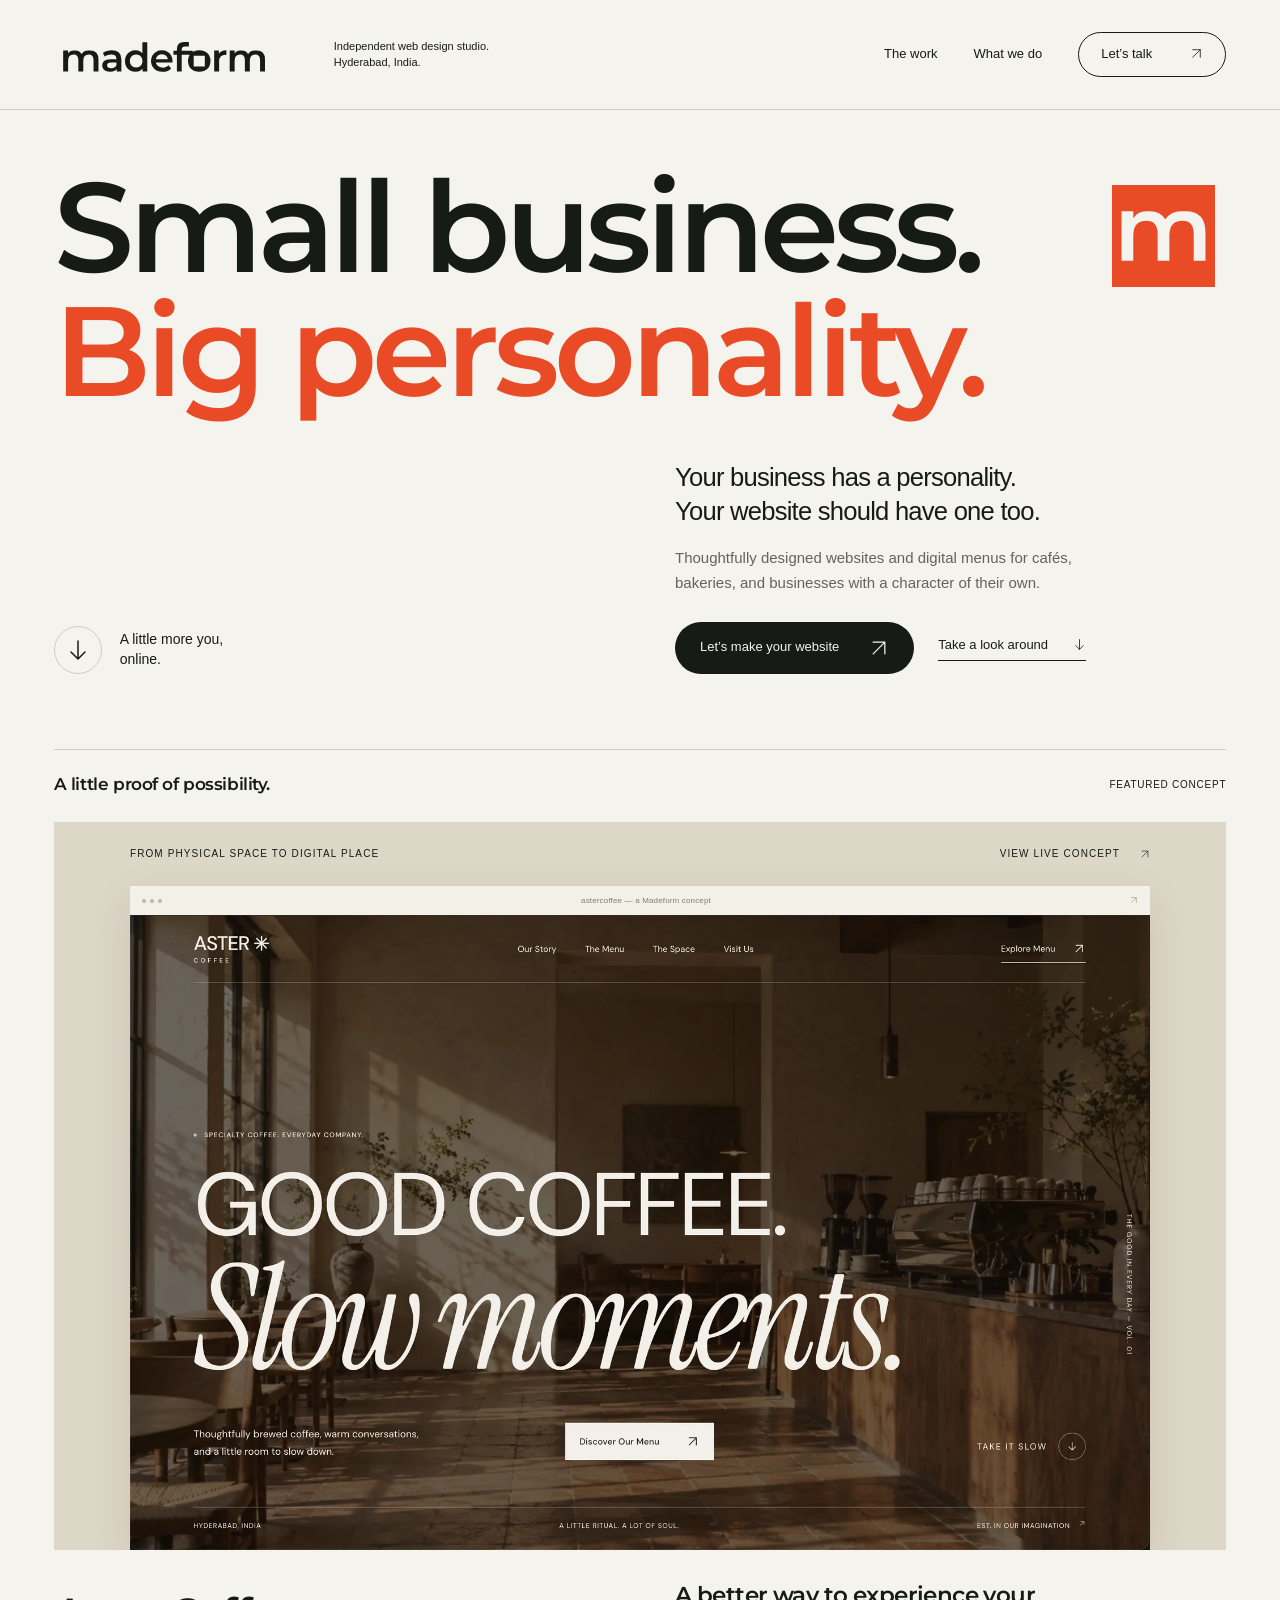
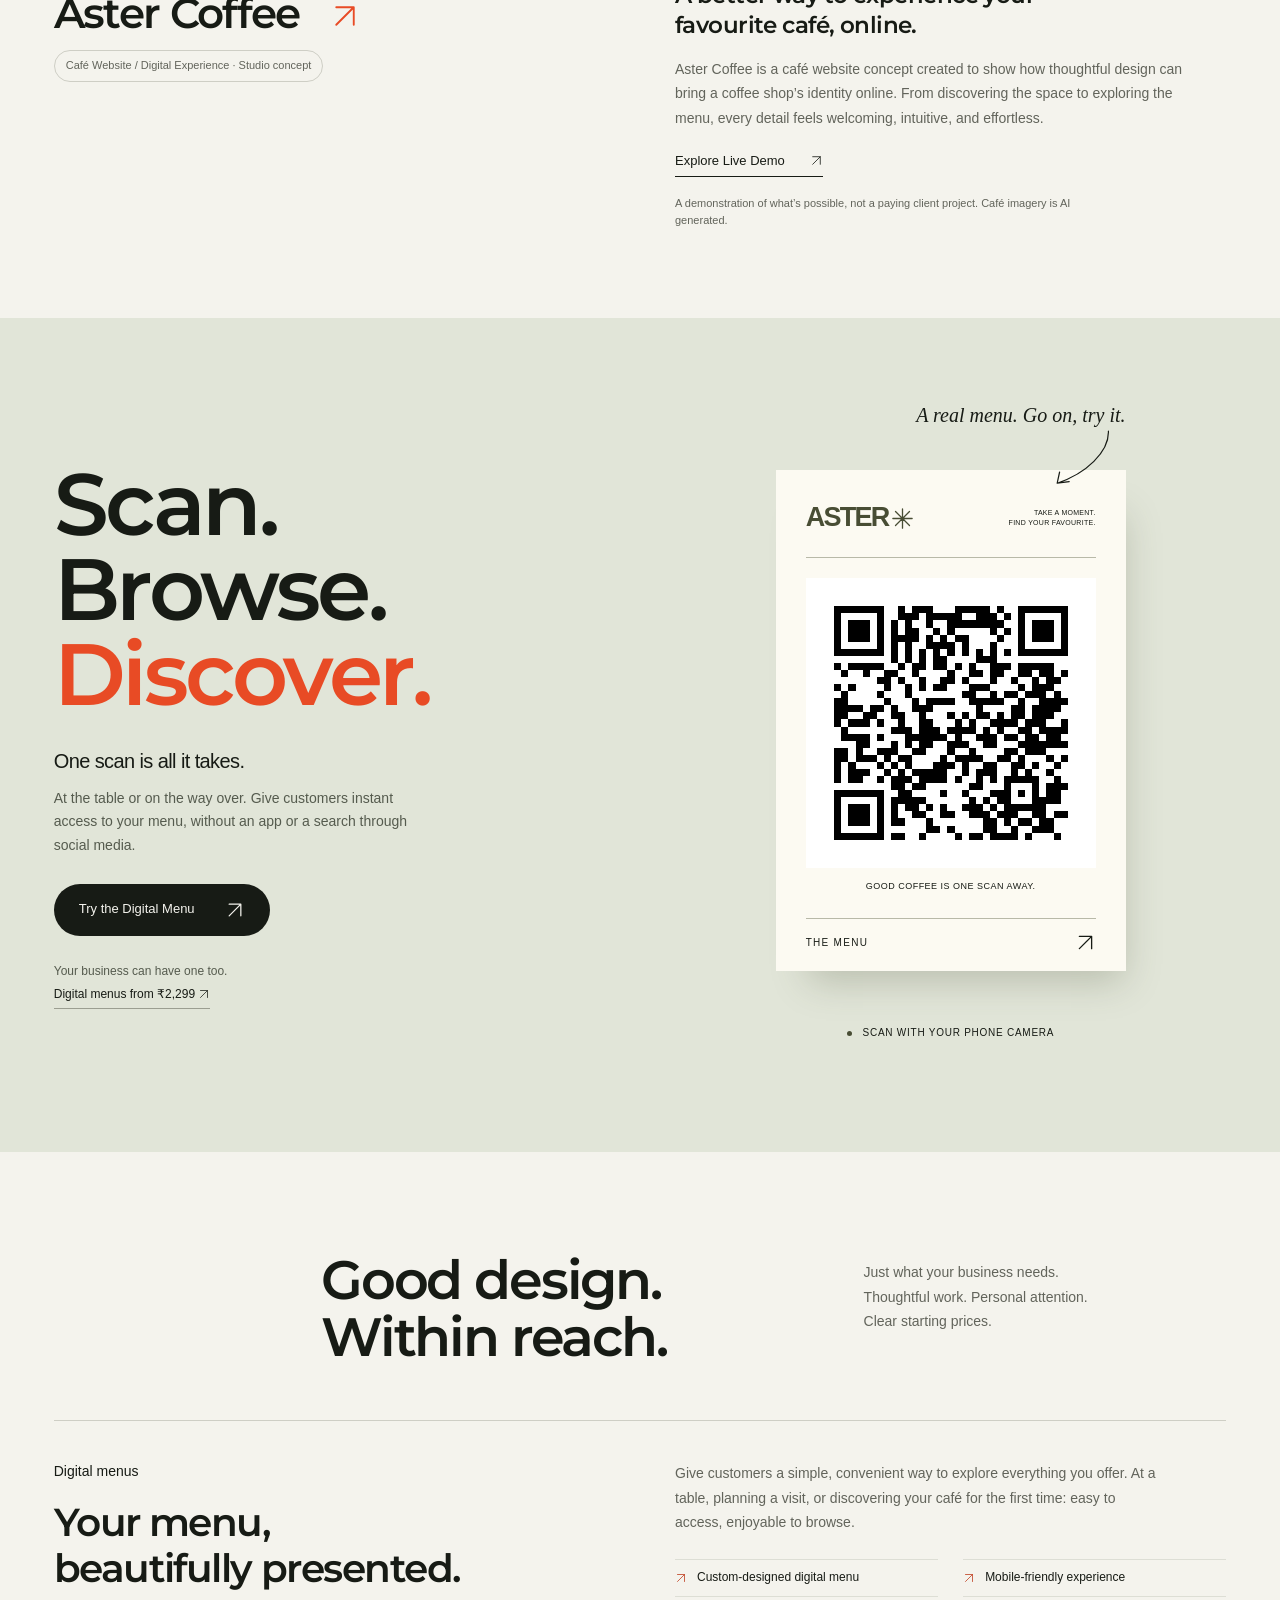
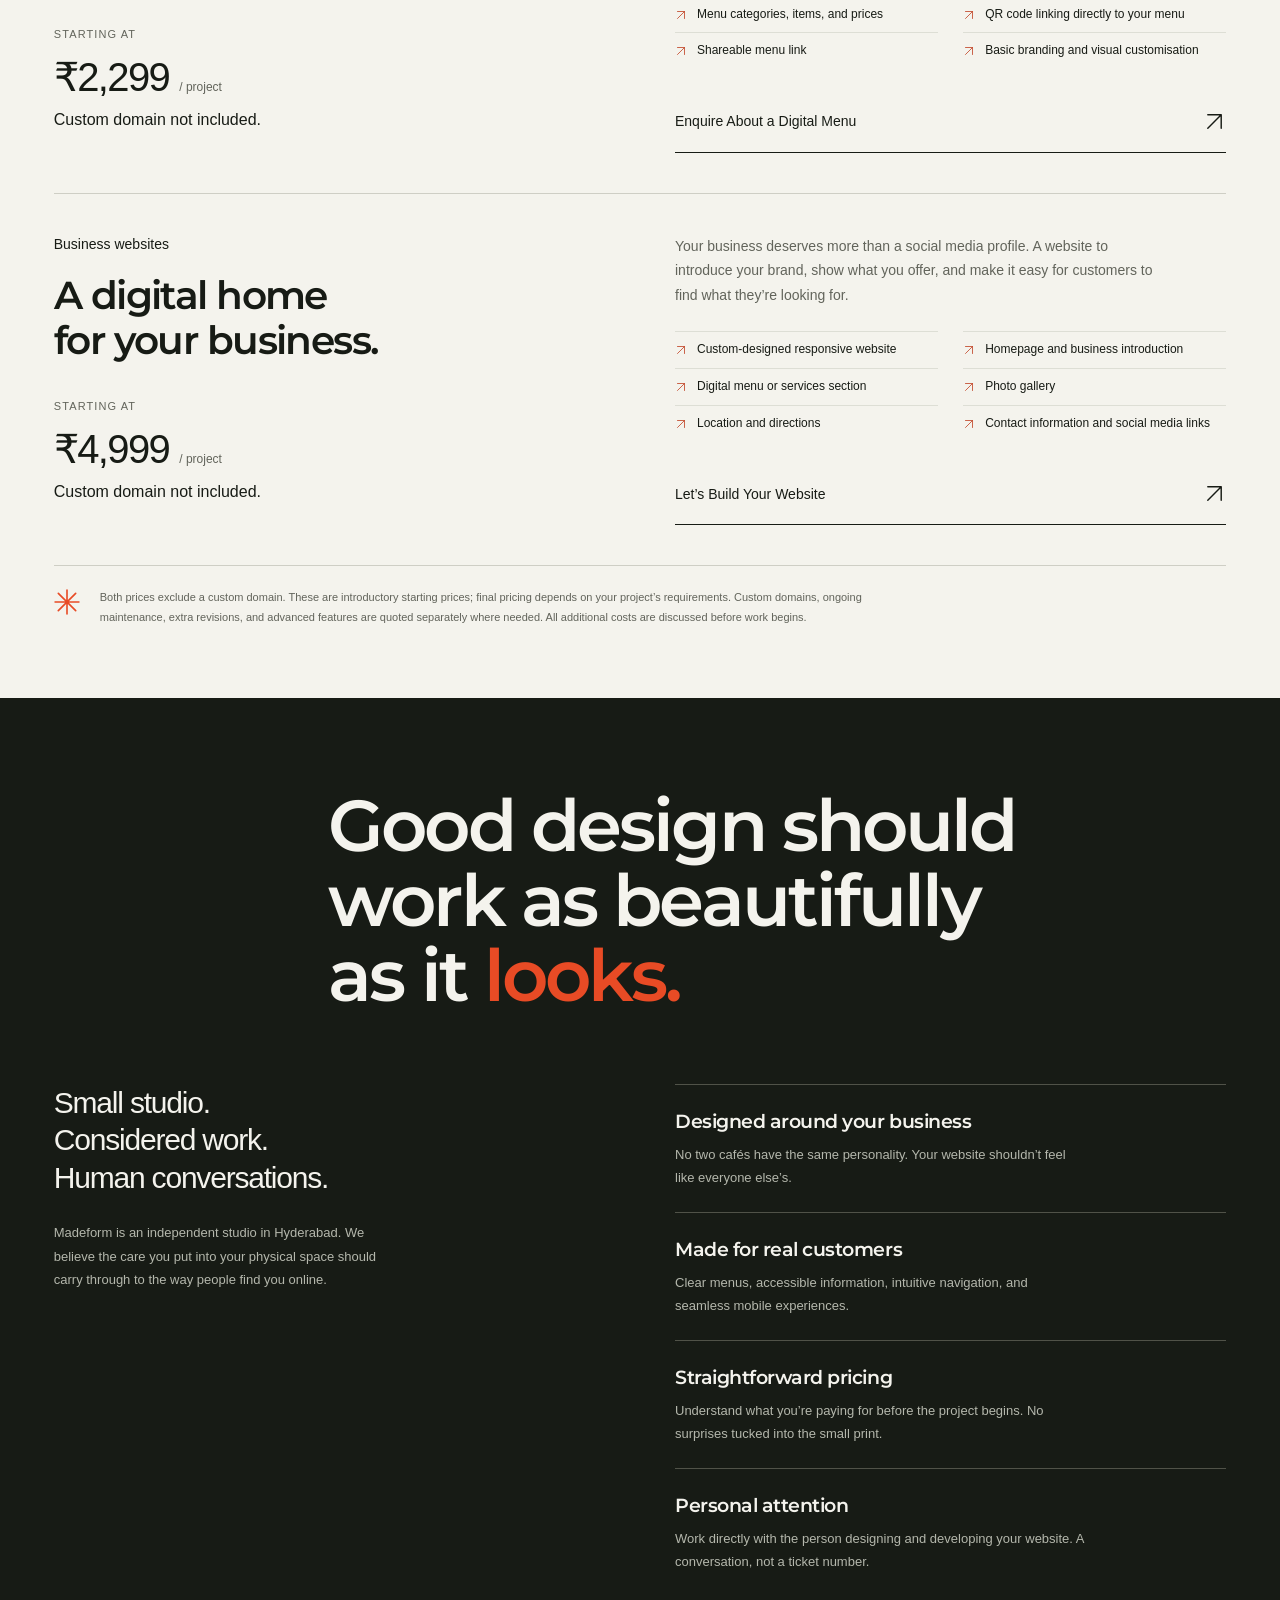
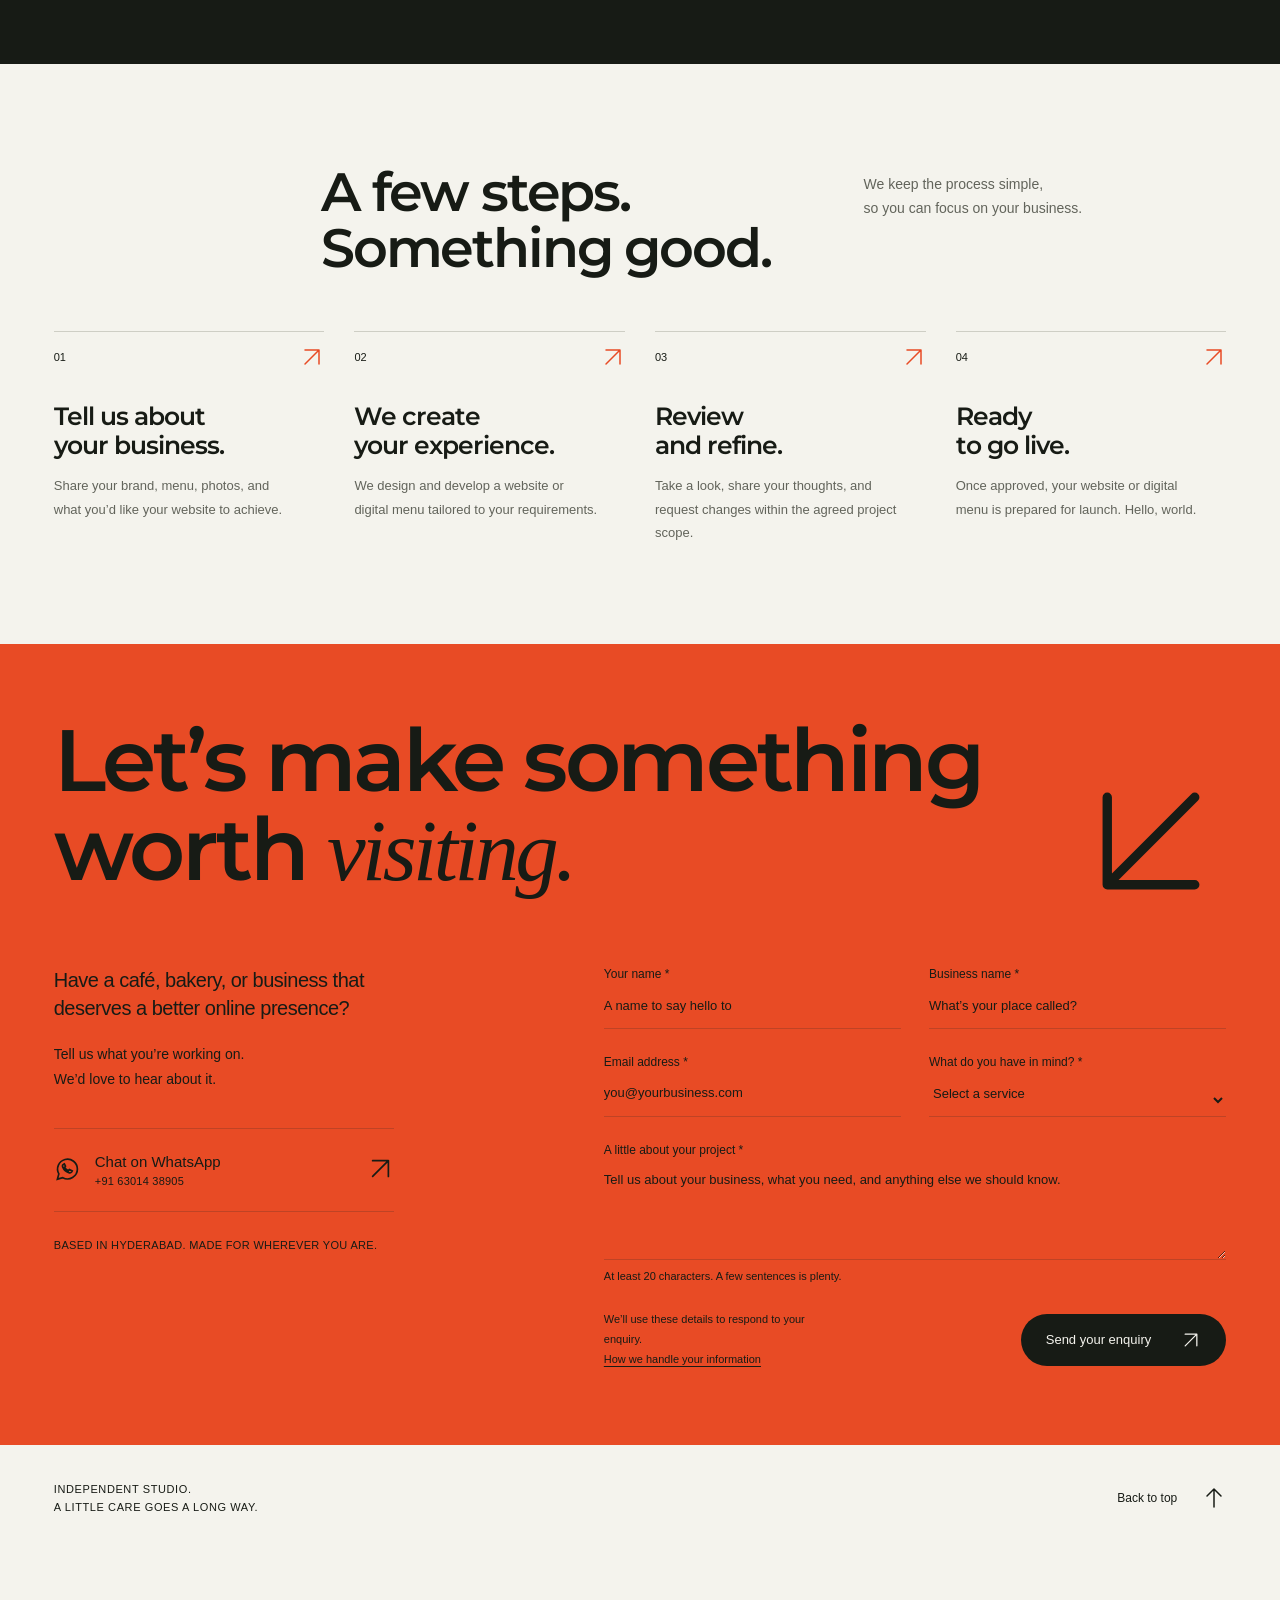
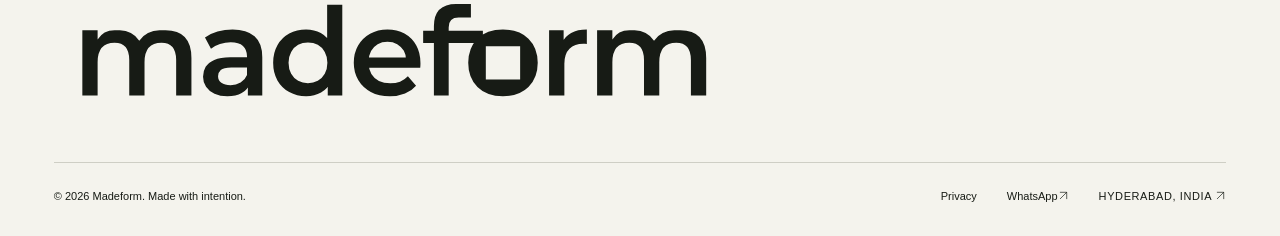
==== commit 3aebfc39: "Update index.html" ====
--- a/index.html
+++ b/index.html
@@ -5,7 +5,7 @@
   <meta name="viewport" content="width=device-width, initial-scale=1">
   <meta name="theme-color" content="#f4f3ed">
   <title>Madeform — A little more you, online.</title>
-  <meta name="description" content="Independent web design in Hyderabad. Thoughtful websites from ₹4,999 and QR-enabled digital menus from ₹2,299 for cafés, bakeries and small businesses.">
+  <meta name="description" content="Digital menus from ₹2,299 and business websites from ₹4,999, excluding custom domains. Independent web design studio in Hyderabad.">
   <meta property="og:type" content="website">
   <meta property="og:title" content="Madeform — A little more you, online.">
   <meta property="og:description" content="Websites with personality. Digital menus with a little care. An independent studio in Hyderabad, India.">
@@ -50,14 +50,14 @@
       <div class="qr-scene"><div class="scene-note">A real menu. Go on, try it.<svg class="menu-note-arrow" viewBox="0 0 100 80" aria-hidden="true"><path d="M88 4C89 30 60 57 24 69M27 55 24 69 39 67"/></svg></div><a class="qr-card" href="https://madeformezy.github.io/Aster-coffee/menu.html" target="_blank" rel="noopener noreferrer" aria-label="Open the Aster Coffee digital menu, opens in a new tab"><div class="qr-card-top"><span>ASTER<span aria-hidden="true"><svg class="icon-svg" viewBox="0 0 24 24" aria-hidden="true" focusable="false"><path d="M12 1v22M1 12h22M4 4l16 16M4 20 20 4"/></svg></span></span><small>TAKE A MOMENT. <br>FIND YOUR FAVOURITE.</small></div><img src="./images/aster-menu-qr.png" width="246" height="246" alt="Scannable QR code for Aster Coffee’s digital menu" loading="lazy"><p>GOOD COFFEE IS ONE SCAN AWAY.</p><div class="qr-card-bottom"><span>THE MENU</span><span aria-hidden="true"><svg class="icon-svg" viewBox="0 0 24 24" aria-hidden="true" focusable="false"><path d="M5 19 19 5M5 5h14v14"/></svg></span></div></a><div class="qr-scene-caption"><span class="status-dot" aria-hidden="true"></span> SCAN WITH YOUR PHONE CAMERA</div></div>
     </div></section>
     <section class="services wrap" id="services" aria-labelledby="services-heading"><div class="section-intro"><h2 id="services-heading">Good design. <br>Within reach.</h2><p>Just what your business needs. <br>Thoughtful work. Personal attention. <br>Clear starting prices.</p></div>
-      <article class="service"><div class="service-name"><h3><span class="service-title">Digital menus</span>Your menu, <br>beautifully presented.</h3><div class="service-price"><small>STARTING AT</small><span>₹2,299<span class="price-period">/ project</span></span></div></div><div class="service-details"><p>Give customers a simple, convenient way to explore everything you offer. At a table, planning a visit, or discovering your café for the first time: easy to access, enjoyable to browse.</p><ul><li><svg class="icon-svg" viewBox="0 0 24 24" aria-hidden="true" focusable="false"><path d="M5 19 19 5M5 5h14v14"/></svg>Custom-designed digital menu</li><li><svg class="icon-svg" viewBox="0 0 24 24" aria-hidden="true" focusable="false"><path d="M5 19 19 5M5 5h14v14"/></svg>Mobile-friendly experience</li><li><svg class="icon-svg" viewBox="0 0 24 24" aria-hidden="true" focusable="false"><path d="M5 19 19 5M5 5h14v14"/></svg>Menu categories, items, and prices</li><li><svg class="icon-svg" viewBox="0 0 24 24" aria-hidden="true" focusable="false"><path d="M5 19 19 5M5 5h14v14"/></svg>QR code linking directly to your menu</li><li><svg class="icon-svg" viewBox="0 0 24 24" aria-hidden="true" focusable="false"><path d="M5 19 19 5M5 5h14v14"/></svg>Shareable menu link</li><li><svg class="icon-svg" viewBox="0 0 24 24" aria-hidden="true" focusable="false"><path d="M5 19 19 5M5 5h14v14"/></svg>Basic branding and visual customisation</li></ul><a class="service-cta" href="#contact" data-service="digital-menu">Enquire About a Digital Menu <span aria-hidden="true"><svg class="icon-svg" viewBox="0 0 24 24" aria-hidden="true" focusable="false"><path d="M5 19 19 5M5 5h14v14"/></svg></span></a></div></article>
-      <article class="service"><div class="service-name"><h3><span class="service-title">Business websites</span>A digital home<br>for your business.</h3><div class="service-price"><small>STARTING AT</small><span>₹4,999<span class="price-period">/ project</span></span></div></div><div class="service-details"><p>Your business deserves more than a social media profile. A website to introduce your brand, show what you offer, and make it easy for customers to find what they’re looking for.</p><ul><li><svg class="icon-svg" viewBox="0 0 24 24" aria-hidden="true" focusable="false"><path d="M5 19 19 5M5 5h14v14"/></svg>Custom-designed responsive website</li><li><svg class="icon-svg" viewBox="0 0 24 24" aria-hidden="true" focusable="false"><path d="M5 19 19 5M5 5h14v14"/></svg>Homepage and business introduction</li><li><svg class="icon-svg" viewBox="0 0 24 24" aria-hidden="true" focusable="false"><path d="M5 19 19 5M5 5h14v14"/></svg>Digital menu or services section</li><li><svg class="icon-svg" viewBox="0 0 24 24" aria-hidden="true" focusable="false"><path d="M5 19 19 5M5 5h14v14"/></svg>Photo gallery</li><li><svg class="icon-svg" viewBox="0 0 24 24" aria-hidden="true" focusable="false"><path d="M5 19 19 5M5 5h14v14"/></svg>Location and directions</li><li><svg class="icon-svg" viewBox="0 0 24 24" aria-hidden="true" focusable="false"><path d="M5 19 19 5M5 5h14v14"/></svg>Contact information and social media links</li></ul><a class="service-cta" href="#contact" data-service="website">Let’s Build Your Website <span aria-hidden="true"><svg class="icon-svg" viewBox="0 0 24 24" aria-hidden="true" focusable="false"><path d="M5 19 19 5M5 5h14v14"/></svg></span></a></div></article>
-      <div class="pricing-note"><span aria-hidden="true"><svg class="icon-svg" viewBox="0 0 24 24" aria-hidden="true" focusable="false"><path d="M12 1v22M1 12h22M4 4l16 16M4 20 20 4"/></svg></span><p>These are introductory starting prices. Final pricing depends on your project’s requirements. Custom domains, ongoing maintenance, extra revisions, and advanced features are quoted separately where needed. Any additional costs are discussed before work begins.</p></div>
+      <article class="service"><div class="service-name"><h3><span class="service-title">Digital menus</span>Your menu, <br>beautifully presented.</h3><div class="service-price"><small>STARTING AT</small><span>₹2,299<span class="price-period">/ project</span></span><p class="price-domain">Custom domain not included.</p></div></div><div class="service-details"><p>Give customers a simple, convenient way to explore everything you offer. At a table, planning a visit, or discovering your café for the first time: easy to access, enjoyable to browse.</p><ul><li><svg class="icon-svg" viewBox="0 0 24 24" aria-hidden="true" focusable="false"><path d="M5 19 19 5M5 5h14v14"/></svg>Custom-designed digital menu</li><li><svg class="icon-svg" viewBox="0 0 24 24" aria-hidden="true" focusable="false"><path d="M5 19 19 5M5 5h14v14"/></svg>Mobile-friendly experience</li><li><svg class="icon-svg" viewBox="0 0 24 24" aria-hidden="true" focusable="false"><path d="M5 19 19 5M5 5h14v14"/></svg>Menu categories, items, and prices</li><li><svg class="icon-svg" viewBox="0 0 24 24" aria-hidden="true" focusable="false"><path d="M5 19 19 5M5 5h14v14"/></svg>QR code linking directly to your menu</li><li><svg class="icon-svg" viewBox="0 0 24 24" aria-hidden="true" focusable="false"><path d="M5 19 19 5M5 5h14v14"/></svg>Shareable menu link</li><li><svg class="icon-svg" viewBox="0 0 24 24" aria-hidden="true" focusable="false"><path d="M5 19 19 5M5 5h14v14"/></svg>Basic branding and visual customisation</li></ul><a class="service-cta" href="#contact" data-service="digital-menu">Enquire About a Digital Menu <span aria-hidden="true"><svg class="icon-svg" viewBox="0 0 24 24" aria-hidden="true" focusable="false"><path d="M5 19 19 5M5 5h14v14"/></svg></span></a></div></article>
+      <article class="service"><div class="service-name"><h3><span class="service-title">Business websites</span>A digital home<br>for your business.</h3><div class="service-price"><small>STARTING AT</small><span>₹4,999<span class="price-period">/ project</span></span><p class="price-domain">Custom domain not included.</p></div></div><div class="service-details"><p>Your business deserves more than a social media profile. A website to introduce your brand, show what you offer, and make it easy for customers to find what they’re looking for.</p><ul><li><svg class="icon-svg" viewBox="0 0 24 24" aria-hidden="true" focusable="false"><path d="M5 19 19 5M5 5h14v14"/></svg>Custom-designed responsive website</li><li><svg class="icon-svg" viewBox="0 0 24 24" aria-hidden="true" focusable="false"><path d="M5 19 19 5M5 5h14v14"/></svg>Homepage and business introduction</li><li><svg class="icon-svg" viewBox="0 0 24 24" aria-hidden="true" focusable="false"><path d="M5 19 19 5M5 5h14v14"/></svg>Digital menu or services section</li><li><svg class="icon-svg" viewBox="0 0 24 24" aria-hidden="true" focusable="false"><path d="M5 19 19 5M5 5h14v14"/></svg>Photo gallery</li><li><svg class="icon-svg" viewBox="0 0 24 24" aria-hidden="true" focusable="false"><path d="M5 19 19 5M5 5h14v14"/></svg>Location and directions</li><li><svg class="icon-svg" viewBox="0 0 24 24" aria-hidden="true" focusable="false"><path d="M5 19 19 5M5 5h14v14"/></svg>Contact information and social media links</li></ul><a class="service-cta" href="#contact" data-service="website">Let’s Build Your Website <span aria-hidden="true"><svg class="icon-svg" viewBox="0 0 24 24" aria-hidden="true" focusable="false"><path d="M5 19 19 5M5 5h14v14"/></svg></span></a></div></article>
+      <div class="pricing-note"><span aria-hidden="true"><svg class="icon-svg" viewBox="0 0 24 24" aria-hidden="true" focusable="false"><path d="M12 1v22M1 12h22M4 4l16 16M4 20 20 4"/></svg></span><p>Both prices exclude a custom domain. These are introductory starting prices; final pricing depends on your project’s requirements. Custom domains, ongoing maintenance, extra revisions, and advanced features are quoted separately where needed. All additional costs are discussed before work begins.</p></div>
     </section>
     <section class="about-section" id="about" aria-labelledby="about-heading"><div class="wrap"><div class="about-heading"><h2 id="about-heading">Good design should<br>work as beautifully<br>as it <span>looks.</span></h2></div><div class="about-bottom"><div class="studio-note"><p>Small studio. <br>Considered work. <br>Human conversations.</p><span>Madeform is an independent studio in Hyderabad. We believe the care you put into your physical space should carry through to the way people find you online.</span></div><div class="principles"><article><div><h3>Designed around your business</h3><p>No two cafés have the same personality. Your website shouldn’t feel like everyone else’s.</p></div></article><article><div><h3>Made for real customers</h3><p>Clear menus, accessible information, intuitive navigation, and seamless mobile experiences.</p></div></article><article><div><h3>Straightforward pricing</h3><p>Understand what you’re paying for before the project begins. No surprises tucked into the small print.</p></div></article><article><div><h3>Personal attention</h3><p>Work directly with the person designing and developing your website. A conversation, not a ticket number.</p></div></article></div></div></div></section>
     <section class="process wrap" aria-labelledby="process-heading"><div class="section-intro"><h2 id="process-heading">A few steps. <br>Something good.</h2><p>We keep the process simple, <br>so you can focus on your business.</p></div><ol class="process-steps"><li><span class="step-number">01<span aria-hidden="true"><svg class="icon-svg" viewBox="0 0 24 24" aria-hidden="true" focusable="false"><path d="M5 19 19 5M5 5h14v14"/></svg></span></span><h3>Tell us about<br>your business.</h3><p>Share your brand, menu, photos, and what you’d like your website to achieve.</p></li><li><span class="step-number">02<span aria-hidden="true"><svg class="icon-svg" viewBox="0 0 24 24" aria-hidden="true" focusable="false"><path d="M5 19 19 5M5 5h14v14"/></svg></span></span><h3>We create<br>your experience.</h3><p>We design and develop a website or digital menu tailored to your requirements.</p></li><li><span class="step-number">03<span aria-hidden="true"><svg class="icon-svg" viewBox="0 0 24 24" aria-hidden="true" focusable="false"><path d="M5 19 19 5M5 5h14v14"/></svg></span></span><h3>Review<br>and refine.</h3><p>Take a look, share your thoughts, and request changes within the agreed project scope.</p></li><li><span class="step-number">04<span aria-hidden="true"><svg class="icon-svg" viewBox="0 0 24 24" aria-hidden="true" focusable="false"><path d="M5 19 19 5M5 5h14v14"/></svg></span></span><h3>Ready<br>to go live.</h3><p>Once approved, your website or digital menu is prepared for launch. Hello, world.</p></li></ol></section>
     <section class="contact-section" id="contact" aria-labelledby="contact-heading"><div class="wrap"><div class="contact-header"><h2 id="contact-heading">Let’s make something<br>worth <span>visiting.</span><span class="contact-arrow" aria-hidden="true"><svg class="icon-svg" viewBox="0 0 24 24" aria-hidden="true" focusable="false"><path d="M19 5 5 19M5 5v14h14"/></svg></span></h2></div><div class="contact-grid"><div class="contact-copy"><p>Have a café, bakery, or business that deserves a better online presence?</p><p>Tell us what you’re working on. <br>We’d love to hear about it.</p><a class="whatsapp-link" href="https://wa.me/916301438905?text=Hi%20Madeform%2C%20I%27d%20love%20to%20discuss%20a%20website%20or%20digital%20menu%20for%20my%20business." target="_blank" rel="noopener noreferrer"><svg viewBox="0 0 24 24" fill="none" stroke="currentColor" stroke-width="1.5" aria-hidden="true"><path d="M20.8 11.6a8.8 8.8 0 0 1-13 7.7L3 20.6l1.3-4.7a8.8 8.8 0 1 1 16.5-4.3Z"/><path d="M8.2 7.5c-.8.3-.8 1.4-.4 2.4 1 2.4 2.8 4.1 5.4 5 .9.3 2 .1 2.6-.8l.4-.8-2.5-1.2-.8 1c-1.5-.6-2.7-1.6-3.4-3.1l.7-.9-1-2.1Z"/></svg><span>Chat on WhatsApp<small>+91 63014 38905</small></span><span aria-hidden="true"><svg class="icon-svg" viewBox="0 0 24 24" aria-hidden="true" focusable="false"><path d="M5 19 19 5M5 5h14v14"/></svg></span><span class="sr-only"> (opens in a new tab)</span></a><span class="contact-location">BASED IN HYDERABAD. MADE FOR WHEREVER YOU ARE.</span></div>
-      <form id="enquiry-form" method="post"><div class="form-row"><div class="field"><label for="name">Your name <span>*</span></label><input id="name" name="name" autocomplete="name" minlength="2" maxlength="100" placeholder="A name to say hello to" required></div><div class="field"><label for="businessName">Business name <span>*</span></label><input id="businessName" name="businessName" autocomplete="organization" maxlength="160" placeholder="What’s your place called?" required></div></div><div class="form-row"><div class="field"><label for="email">Email address <span>*</span></label><input id="email" name="email" type="email" autocomplete="email" maxlength="254" placeholder="you@yourbusiness.com" required></div><div class="field"><label for="service">What do you have in mind? <span>*</span></label><select id="service" name="service" required><option value="" disabled selected>Select a service</option><option value="digital-menu">Digital menu — from ₹2,299</option><option value="website">Business website — from ₹4,999</option><option value="not-sure">Let’s figure it out together</option></select></div></div><div class="field"><label for="details">A little about your project <span>*</span></label><textarea id="details" name="details" rows="3" minlength="20" maxlength="5000" placeholder="Tell us about your business, what you need, and anything else we should know." required></textarea><span class="field-hint">At least 20 characters. A few sentences is plenty.</span></div><div class="honeypot" aria-hidden="true"><label for="website">Leave this field blank</label><input id="website" name="website" tabindex="-1" autocomplete="off"></div><div class="form-footer"><p>We’ll use these details to respond to your enquiry. <br><a href="./privacy.html">How we handle your information</a></p><button class="button button-dark" id="submit-enquiry" type="submit">Send your enquiry <span aria-hidden="true"><svg class="icon-svg" viewBox="0 0 24 24" aria-hidden="true" focusable="false"><path d="M5 19 19 5M5 5h14v14"/></svg></span></button></div><p id="form-status" class="form-status" role="status" aria-live="polite" tabindex="-1"></p><noscript><p>Please enable JavaScript to send your enquiry, or <a href="https://wa.me/916301438905">chat with Madeform on WhatsApp</a>.</p></noscript></form>
+      <form id="enquiry-form" method="post"><div class="form-row"><div class="field"><label for="name">Your name <span>*</span></label><input id="name" name="name" autocomplete="name" minlength="2" maxlength="100" placeholder="A name to say hello to" required></div><div class="field"><label for="businessName">Business name <span>*</span></label><input id="businessName" name="businessName" autocomplete="organization" maxlength="160" placeholder="What’s your place called?" required></div></div><div class="form-row"><div class="field"><label for="email">Email address <span>*</span></label><input id="email" name="email" type="email" autocomplete="email" maxlength="254" placeholder="you@yourbusiness.com" required></div><div class="field"><label for="service">What do you have in mind? <span>*</span></label><select id="service" name="service" required><option value="" disabled selected>Select a service</option><option value="digital-menu">Digital menu — from ₹2,299 (domain excluded)</option><option value="website">Business website — from ₹4,999 (domain excluded)</option><option value="not-sure">Let’s figure it out together</option></select></div></div><div class="field"><label for="details">A little about your project <span>*</span></label><textarea id="details" name="details" rows="3" minlength="20" maxlength="5000" placeholder="Tell us about your business, what you need, and anything else we should know." required></textarea><span class="field-hint">At least 20 characters. A few sentences is plenty.</span></div><div class="honeypot" aria-hidden="true"><label for="website">Leave this field blank</label><input id="website" name="website" tabindex="-1" autocomplete="off"></div><div class="form-footer"><p>We’ll use these details to respond to your enquiry. <br><a href="./privacy.html">How we handle your information</a></p><button class="button button-dark" id="submit-enquiry" type="submit">Send your enquiry <span aria-hidden="true"><svg class="icon-svg" viewBox="0 0 24 24" aria-hidden="true" focusable="false"><path d="M5 19 19 5M5 5h14v14"/></svg></span></button></div><p id="form-status" class="form-status" role="status" aria-live="polite" tabindex="-1"></p><noscript><p>Please enable JavaScript to send your enquiry, or <a href="https://wa.me/916301438905">chat with Madeform on WhatsApp</a>.</p></noscript></form>
       </div></div></section>
   </main>
   <footer class="site-footer wrap"><div class="footer-top"><span>INDEPENDENT STUDIO. <br>A LITTLE CARE GOES A LONG WAY.</span><a href="#top">Back to top <span aria-hidden="true"><svg class="icon-svg" viewBox="0 0 24 24" aria-hidden="true" focusable="false"><path d="M12 21V3M5 10l7-7 7 7"/></svg></span></a></div><a class="footer-wordmark" href="#top" aria-label="Madeform, back to top"><img class="brand-logo" src="./images/madeform-logo.svg" width="334" height="84" alt="Madeform"></a><div class="footer-bottom"><span>© <span data-year>2026</span> Madeform. Made with intention.</span><nav aria-label="Footer navigation"><a href="./privacy.html">Privacy</a><a href="https://wa.me/916301438905" target="_blank" rel="noopener noreferrer">WhatsApp <span aria-hidden="true"><svg class="icon-svg" viewBox="0 0 24 24" aria-hidden="true" focusable="false"><path d="M5 19 19 5M5 5h14v14"/></svg></span><span class="sr-only"> (opens in a new tab)</span></a><span>HYDERABAD, INDIA <span aria-hidden="true"><svg class="icon-svg" viewBox="0 0 24 24" aria-hidden="true" focusable="false"><path d="M5 19 19 5M5 5h14v14"/></svg></span></span></nav></div></footer>
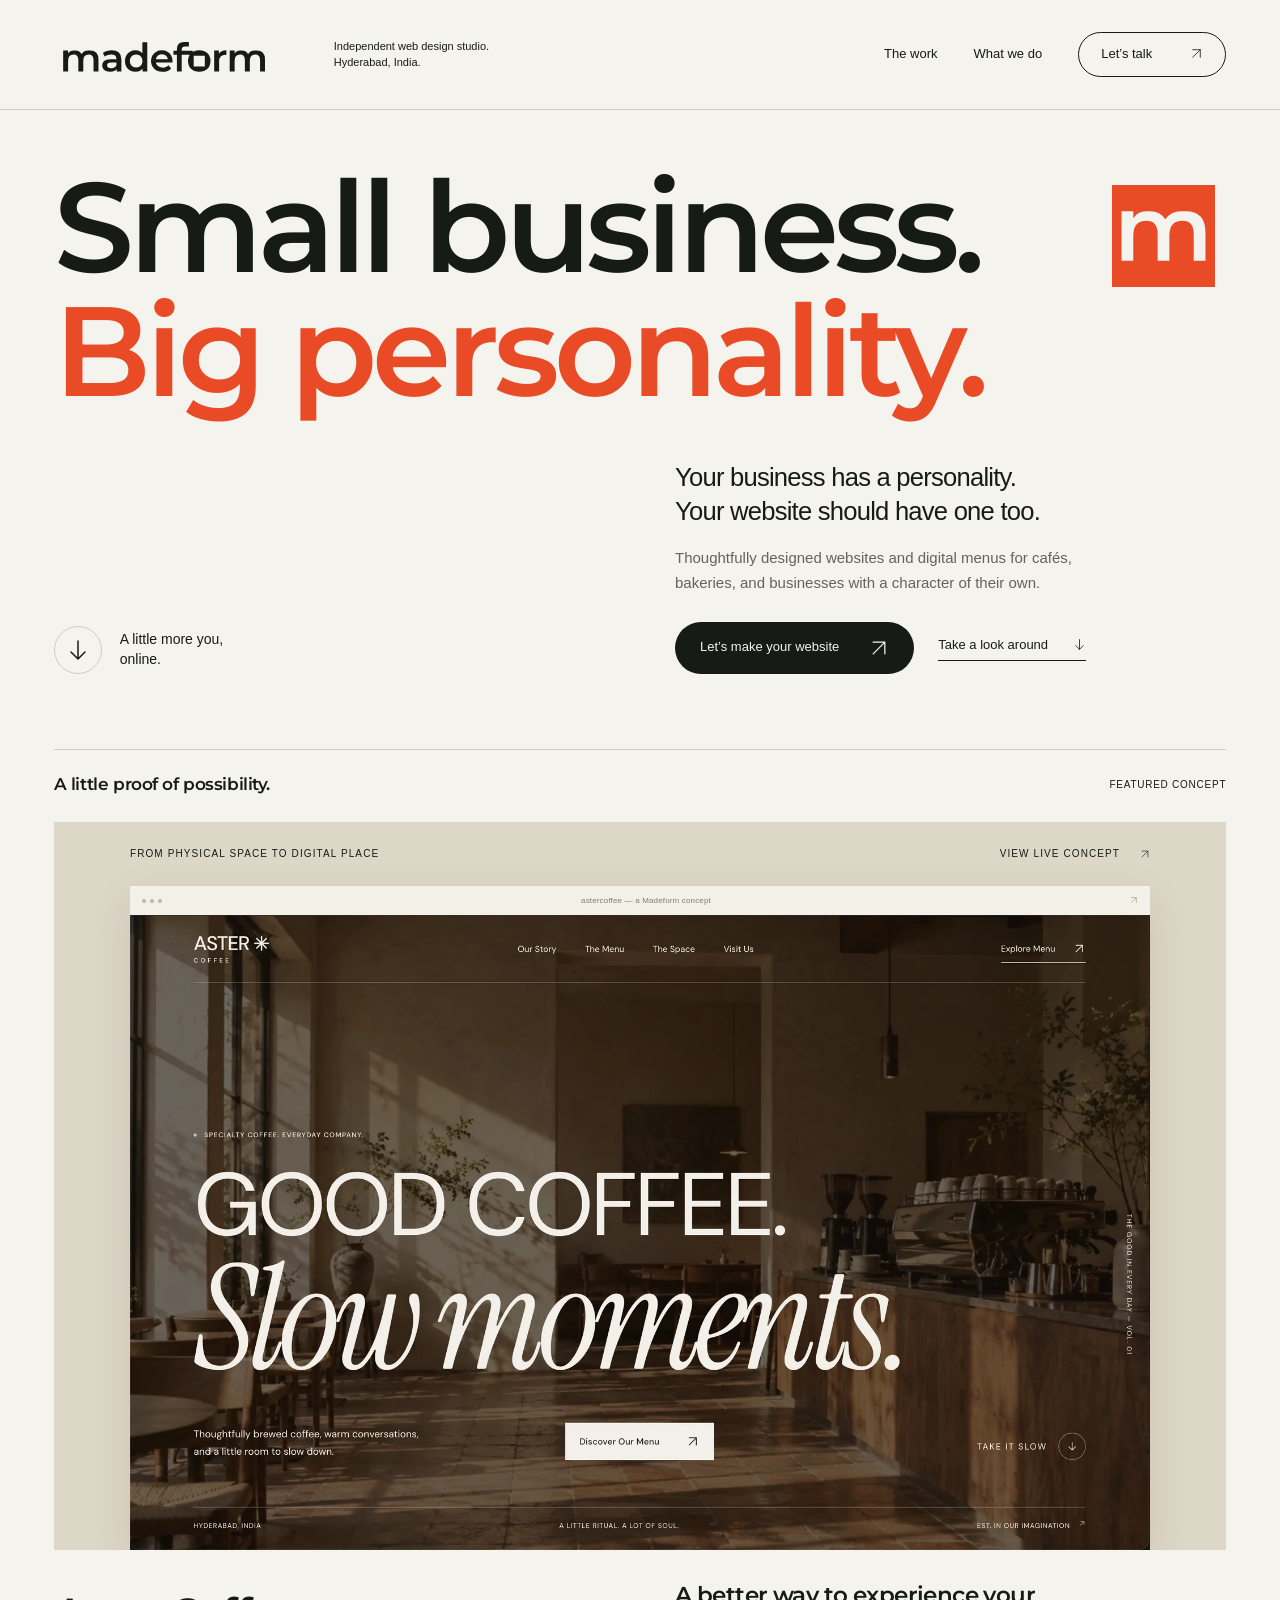
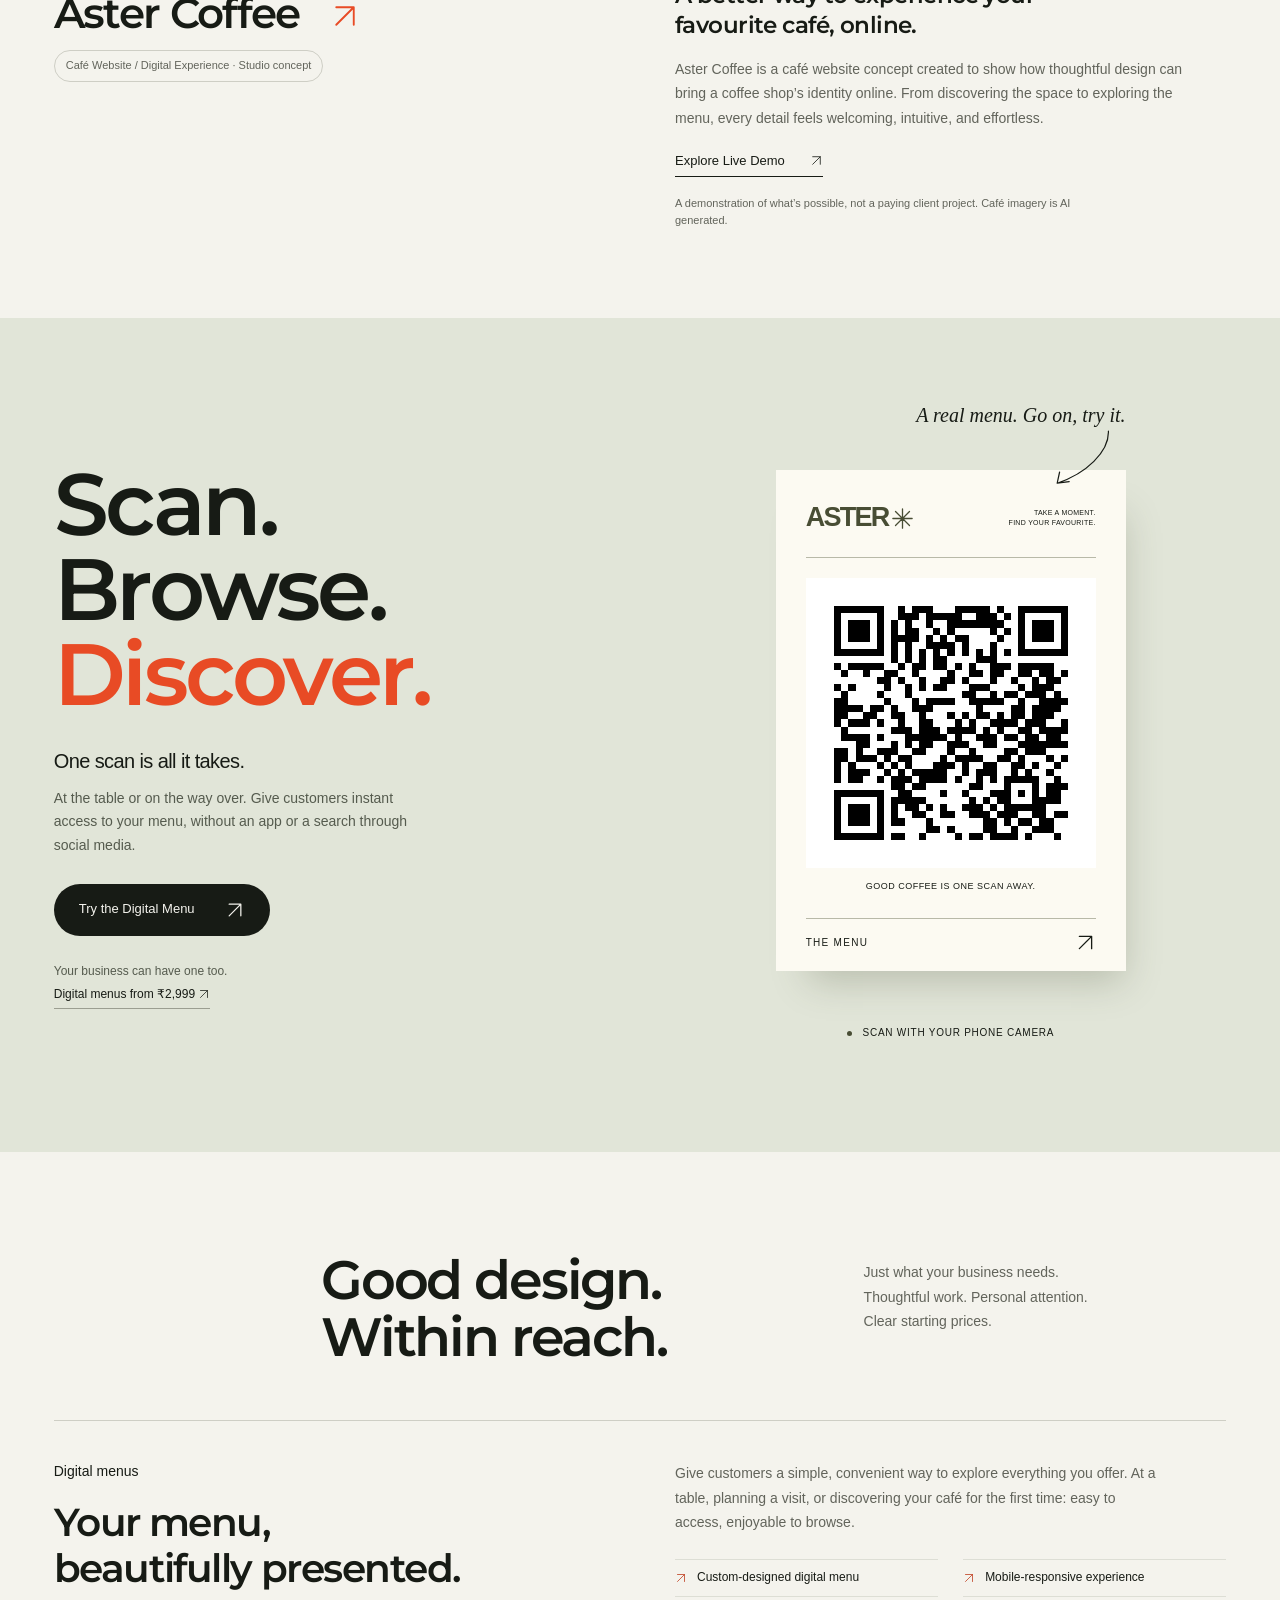
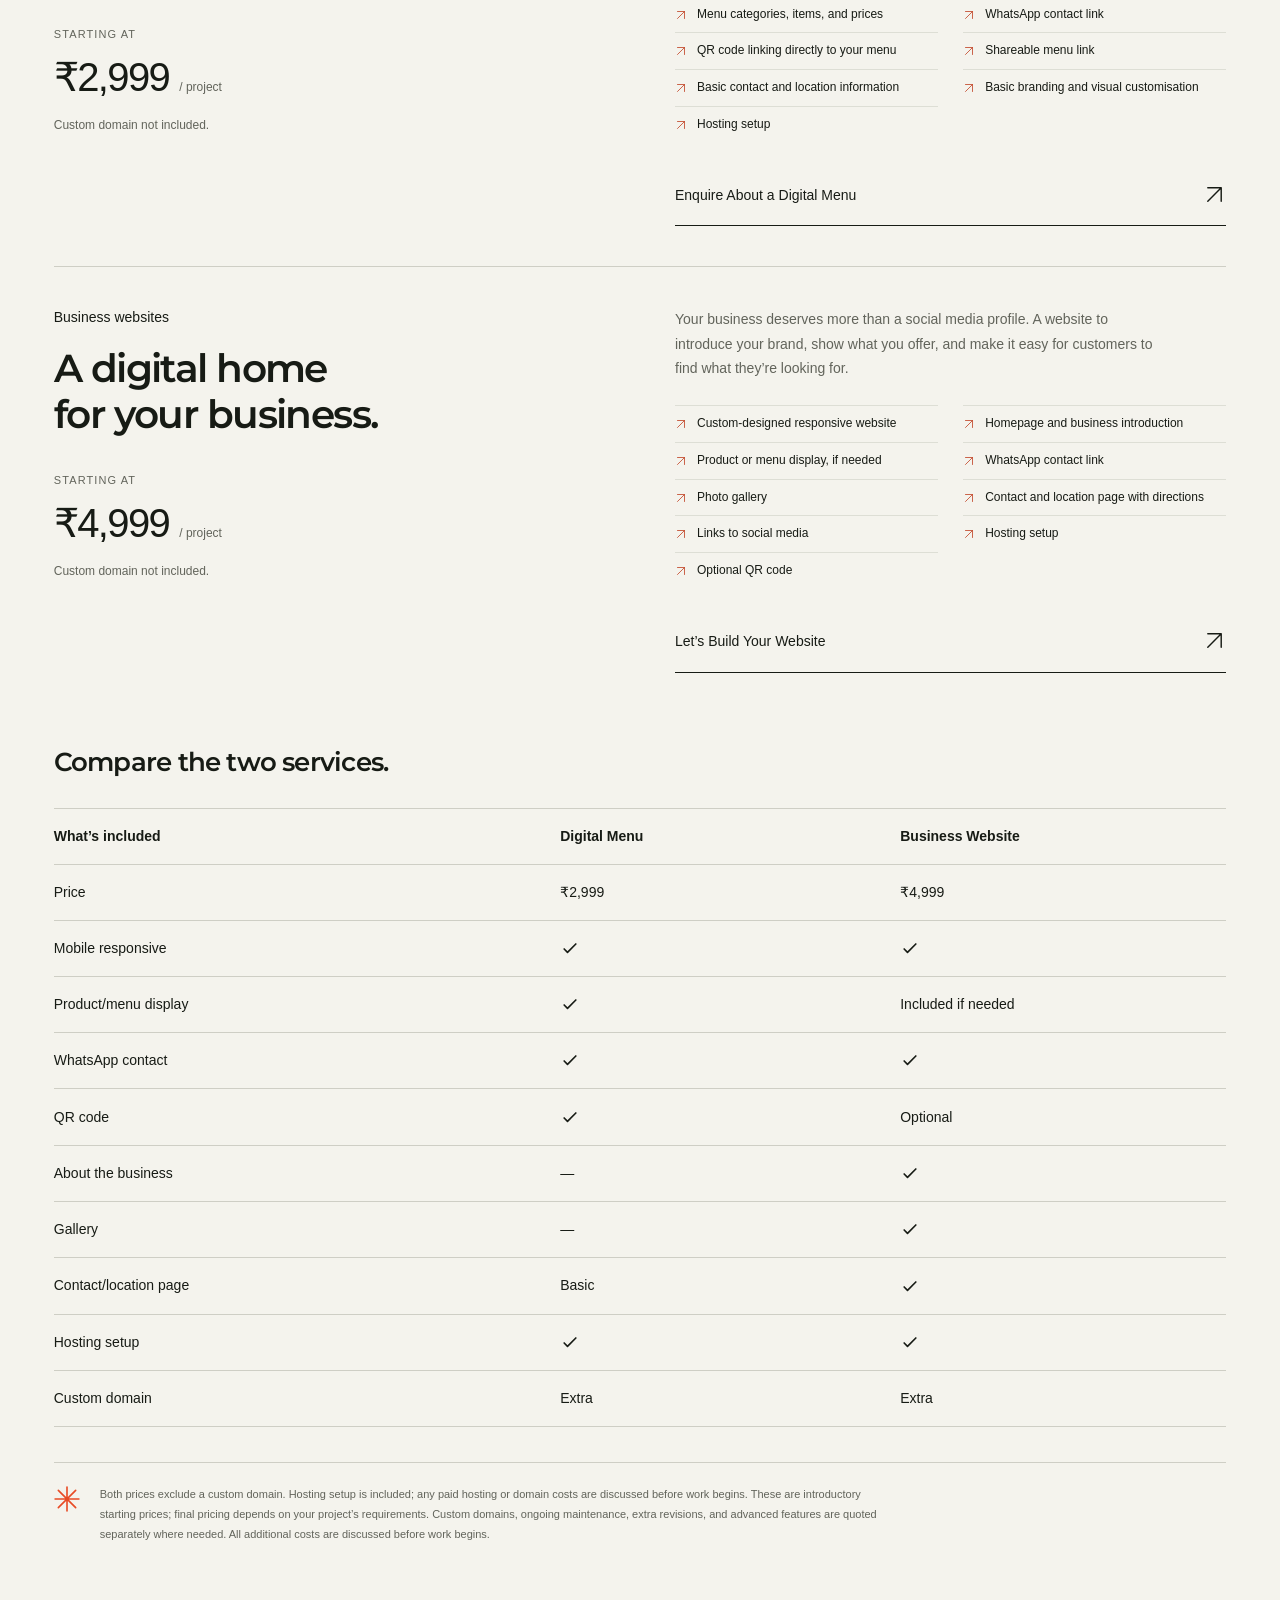
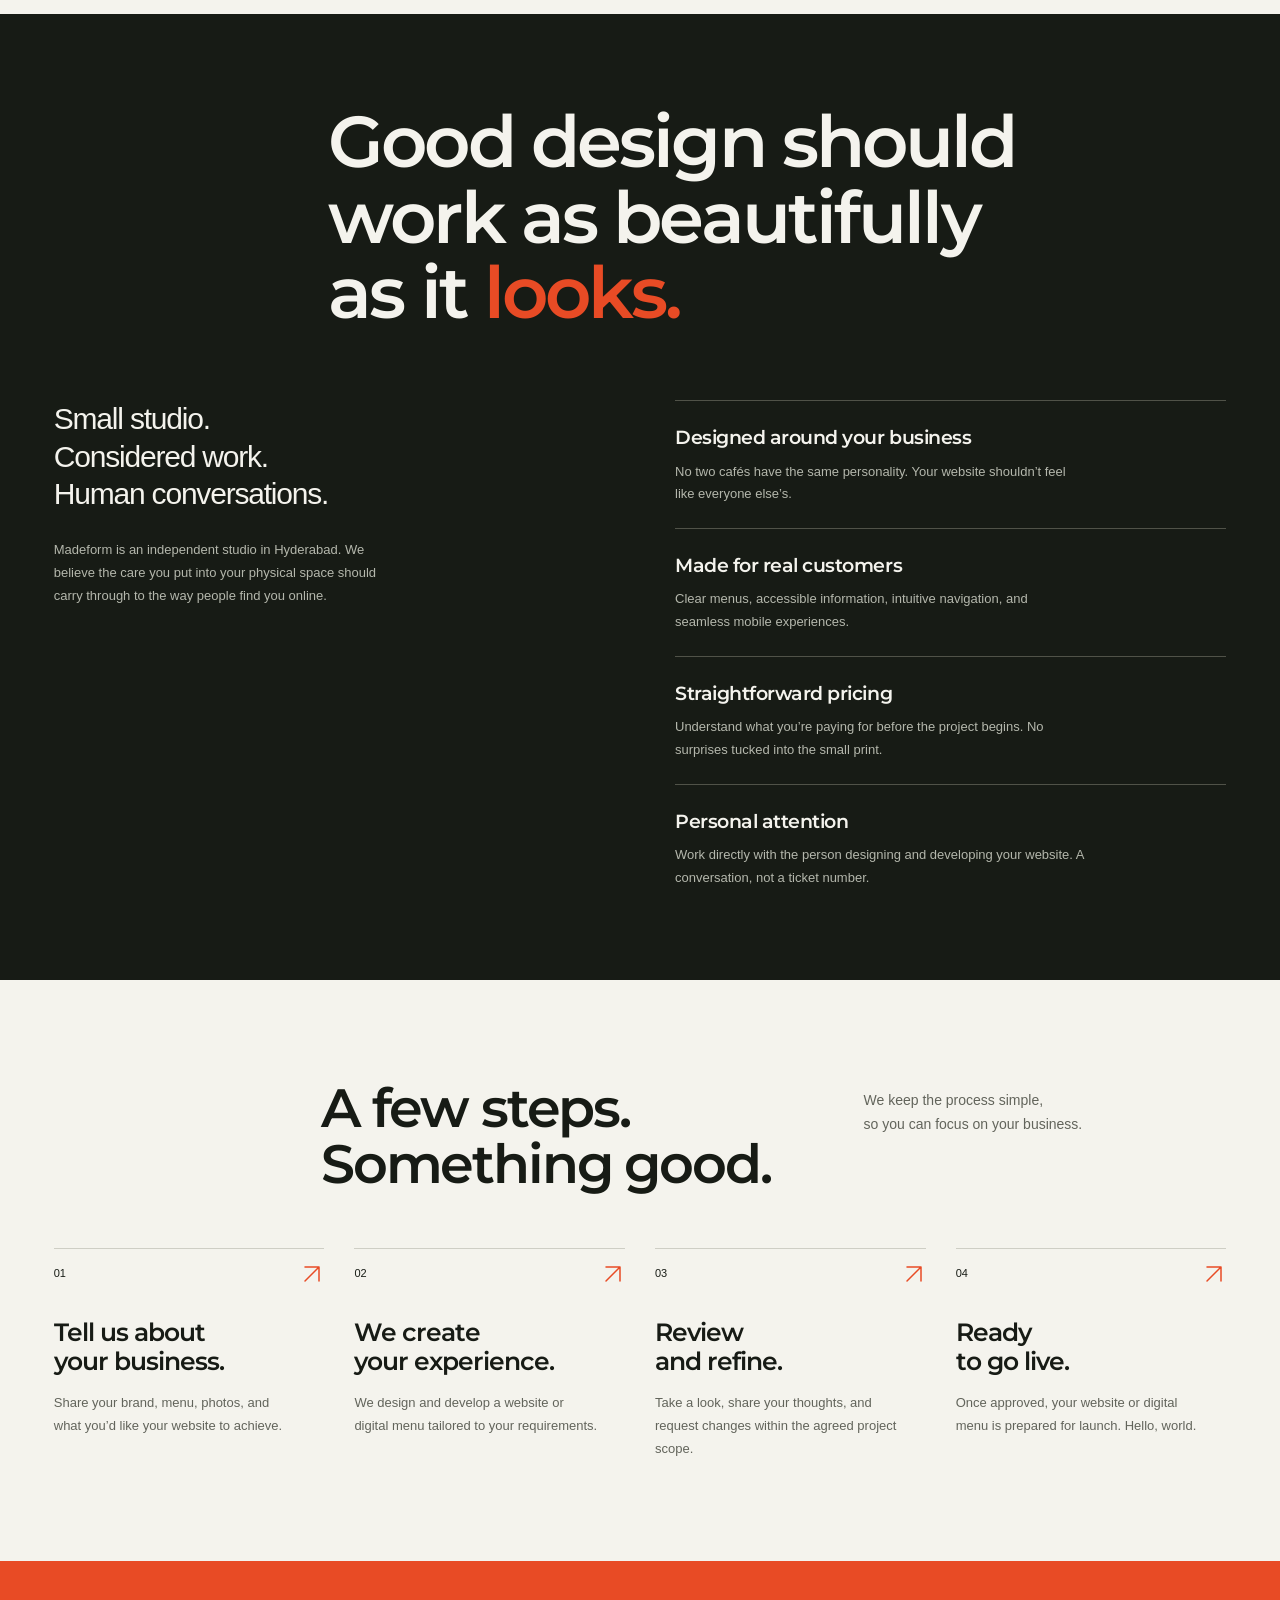
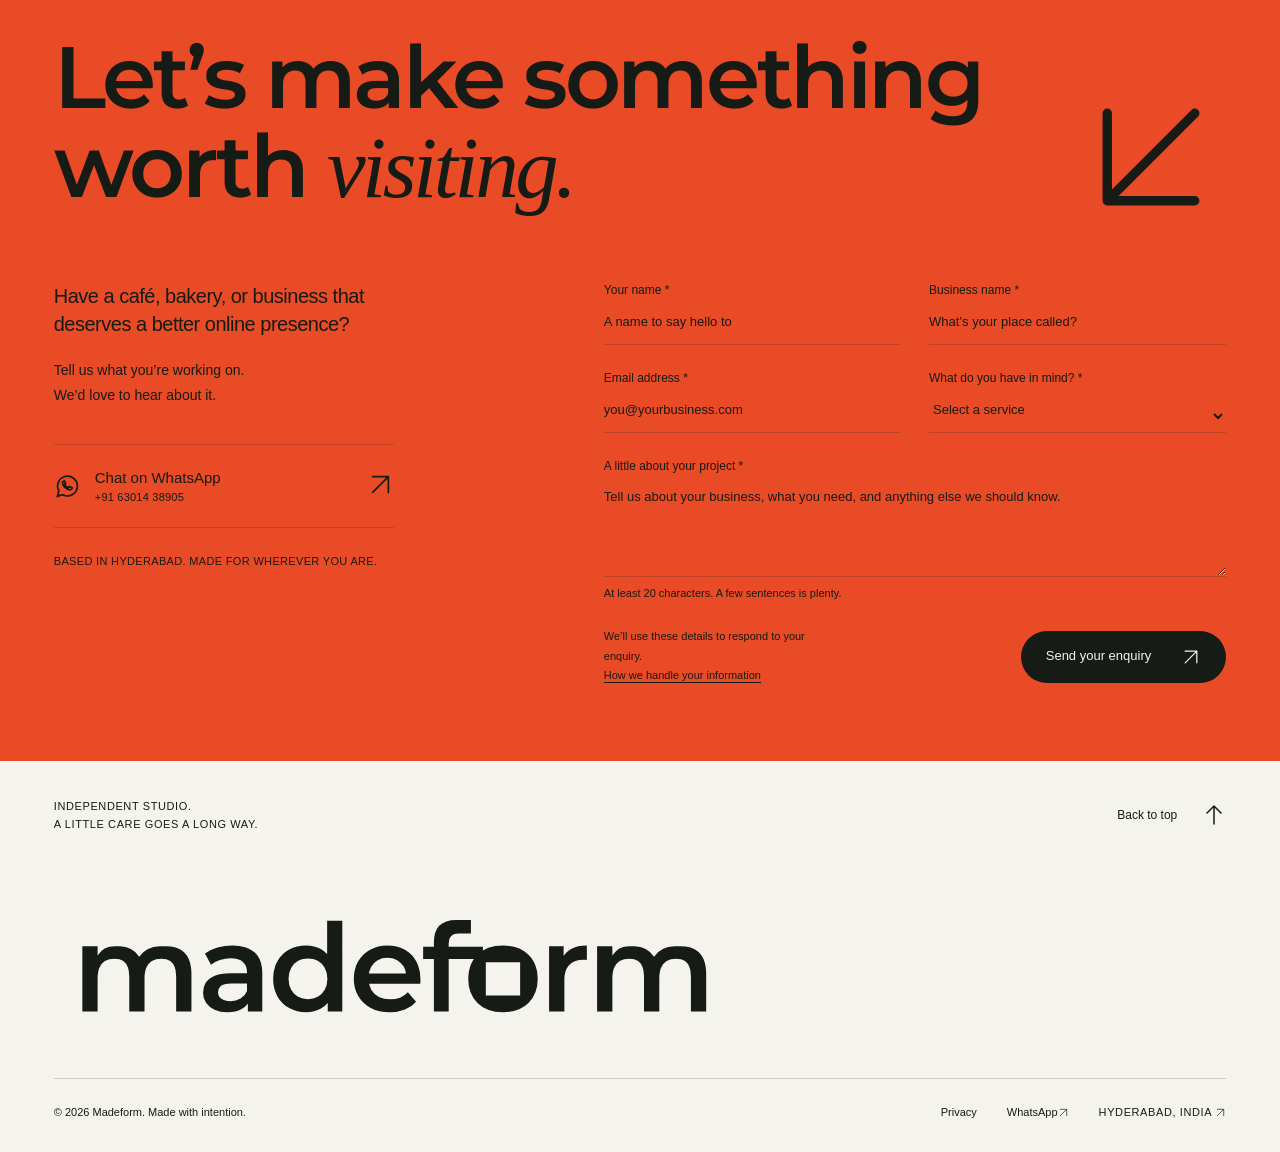
==== commit 9d4a9af3: "Update index.html" ====
--- a/index.html
+++ b/index.html
@@ -5,7 +5,7 @@
   <meta name="viewport" content="width=device-width, initial-scale=1">
   <meta name="theme-color" content="#f4f3ed">
   <title>Madeform — A little more you, online.</title>
-  <meta name="description" content="Digital menus from ₹2,299 and business websites from ₹4,999, excluding custom domains. Independent web design studio in Hyderabad.">
+  <meta name="description" content="Digital menus from ₹2,999 and business websites from ₹4,999, excluding custom domains. Independent web design studio in Hyderabad.">
   <meta property="og:type" content="website">
   <meta property="og:title" content="Madeform — A little more you, online.">
   <meta property="og:description" content="Websites with personality. Digital menus with a little care. An independent studio in Hyderabad, India.">
@@ -15,7 +15,7 @@
   <link rel="stylesheet" href="./style.css">
   <script src="./site-config.js" defer></script>
   <script src="./script.js" defer></script>
-  <script type="application/ld+json">{"@context":"https://schema.org","@type":"ProfessionalService","name":"Madeform","description":"Independent web design and digital experience studio for small hospitality businesses.","url":"https://madeformezy.github.io/x/","areaServed":"India","address":{"@type":"PostalAddress","addressLocality":"Hyderabad","addressCountry":"IN"},"hasOfferCatalog":{"@type":"OfferCatalog","name":"Design services","itemListElement":[{"@type":"Offer","priceCurrency":"INR","priceSpecification":{"@type":"PriceSpecification","minPrice":2299,"priceCurrency":"INR"},"itemOffered":{"@type":"Service","name":"Digital menus"}},{"@type":"Offer","priceCurrency":"INR","priceSpecification":{"@type":"PriceSpecification","minPrice":4999,"priceCurrency":"INR"},"itemOffered":{"@type":"Service","name":"Business websites"}}]}}</script>
+  <script type="application/ld+json">{"@context":"https://schema.org","@type":"ProfessionalService","name":"Madeform","description":"Independent web design and digital experience studio for small hospitality businesses.","url":"https://madeformezy.github.io/x/","areaServed":"India","address":{"@type":"PostalAddress","addressLocality":"Hyderabad","addressCountry":"IN"},"hasOfferCatalog":{"@type":"OfferCatalog","name":"Design services","itemListElement":[{"@type":"Offer","priceCurrency":"INR","priceSpecification":{"@type":"PriceSpecification","minPrice":2999,"priceCurrency":"INR"},"itemOffered":{"@type":"Service","name":"Digital menus"}},{"@type":"Offer","priceCurrency":"INR","priceSpecification":{"@type":"PriceSpecification","minPrice":4999,"priceCurrency":"INR"},"itemOffered":{"@type":"Service","name":"Business websites"}}]}}</script>
   <link rel="canonical" href="https://madeformezy.github.io/x/">
   <meta property="og:url" content="https://madeformezy.github.io/x/">
   <meta property="og:image" content="https://madeformezy.github.io/x/images/social.png">
@@ -46,18 +46,19 @@
       <div class="project-info"><div><h3>Aster Coffee <span aria-hidden="true"><svg class="icon-svg" viewBox="0 0 24 24" aria-hidden="true" focusable="false"><path d="M5 19 19 5M5 5h14v14"/></svg></span></h3><span class="concept-label">Café Website / Digital Experience · Studio concept</span></div><div><h4>A better way to experience your favourite café, online.</h4><p>Aster Coffee is a café website concept created to show how thoughtful design can bring a coffee shop’s identity online. From discovering the space to exploring the menu, every detail feels welcoming, intuitive, and effortless.</p><a class="text-link" href="https://madeformezy.github.io/Aster-coffee/" target="_blank" rel="noopener noreferrer">Explore Live Demo <span aria-hidden="true"><svg class="icon-svg" viewBox="0 0 24 24" aria-hidden="true" focusable="false"><path d="M5 19 19 5M5 5h14v14"/></svg></span><span class="sr-only"> (opens in a new tab)</span></a><p class="fine-print">A demonstration of what’s possible, not a paying client project. Café imagery is AI generated.</p></div></div>
     </section>
     <section class="menu-showcase" id="digital-menu" aria-labelledby="menu-heading"><div class="wrap menu-grid">
-      <div class="menu-copy"><h2 id="menu-heading">Scan. <br>Browse. <br><span>Discover.</span></h2><p class="menu-lead">One scan is all it takes.</p><p>At the table or on the way over. Give customers instant access to your menu, without an app or a search through social media.</p><a class="button button-dark" href="https://madeformezy.github.io/Aster-coffee/menu.html" target="_blank" rel="noopener noreferrer">Try the Digital Menu <span aria-hidden="true"><svg class="icon-svg" viewBox="0 0 24 24" aria-hidden="true" focusable="false"><path d="M5 19 19 5M5 5h14v14"/></svg></span><span class="sr-only"> (opens in a new tab)</span></a><p class="menu-tail">Your business can have one too. <br><a href="#contact" data-service="digital-menu">Digital menus from ₹2,299 <span aria-hidden="true"><svg class="icon-svg" viewBox="0 0 24 24" aria-hidden="true" focusable="false"><path d="M5 19 19 5M5 5h14v14"/></svg></span></a></p></div>
+      <div class="menu-copy"><h2 id="menu-heading">Scan. <br>Browse. <br><span>Discover.</span></h2><p class="menu-lead">One scan is all it takes.</p><p>At the table or on the way over. Give customers instant access to your menu, without an app or a search through social media.</p><a class="button button-dark" href="https://madeformezy.github.io/Aster-coffee/menu.html" target="_blank" rel="noopener noreferrer">Try the Digital Menu <span aria-hidden="true"><svg class="icon-svg" viewBox="0 0 24 24" aria-hidden="true" focusable="false"><path d="M5 19 19 5M5 5h14v14"/></svg></span><span class="sr-only"> (opens in a new tab)</span></a><p class="menu-tail">Your business can have one too. <br><a href="#contact" data-service="digital-menu">Digital menus from ₹2,999 <span aria-hidden="true"><svg class="icon-svg" viewBox="0 0 24 24" aria-hidden="true" focusable="false"><path d="M5 19 19 5M5 5h14v14"/></svg></span></a></p></div>
       <div class="qr-scene"><div class="scene-note">A real menu. Go on, try it.<svg class="menu-note-arrow" viewBox="0 0 100 80" aria-hidden="true"><path d="M88 4C89 30 60 57 24 69M27 55 24 69 39 67"/></svg></div><a class="qr-card" href="https://madeformezy.github.io/Aster-coffee/menu.html" target="_blank" rel="noopener noreferrer" aria-label="Open the Aster Coffee digital menu, opens in a new tab"><div class="qr-card-top"><span>ASTER<span aria-hidden="true"><svg class="icon-svg" viewBox="0 0 24 24" aria-hidden="true" focusable="false"><path d="M12 1v22M1 12h22M4 4l16 16M4 20 20 4"/></svg></span></span><small>TAKE A MOMENT. <br>FIND YOUR FAVOURITE.</small></div><img src="./images/aster-menu-qr.png" width="246" height="246" alt="Scannable QR code for Aster Coffee’s digital menu" loading="lazy"><p>GOOD COFFEE IS ONE SCAN AWAY.</p><div class="qr-card-bottom"><span>THE MENU</span><span aria-hidden="true"><svg class="icon-svg" viewBox="0 0 24 24" aria-hidden="true" focusable="false"><path d="M5 19 19 5M5 5h14v14"/></svg></span></div></a><div class="qr-scene-caption"><span class="status-dot" aria-hidden="true"></span> SCAN WITH YOUR PHONE CAMERA</div></div>
     </div></section>
     <section class="services wrap" id="services" aria-labelledby="services-heading"><div class="section-intro"><h2 id="services-heading">Good design. <br>Within reach.</h2><p>Just what your business needs. <br>Thoughtful work. Personal attention. <br>Clear starting prices.</p></div>
-      <article class="service"><div class="service-name"><h3><span class="service-title">Digital menus</span>Your menu, <br>beautifully presented.</h3><div class="service-price"><small>STARTING AT</small><span>₹2,299<span class="price-period">/ project</span></span><p class="price-domain">Custom domain not included.</p></div></div><div class="service-details"><p>Give customers a simple, convenient way to explore everything you offer. At a table, planning a visit, or discovering your café for the first time: easy to access, enjoyable to browse.</p><ul><li><svg class="icon-svg" viewBox="0 0 24 24" aria-hidden="true" focusable="false"><path d="M5 19 19 5M5 5h14v14"/></svg>Custom-designed digital menu</li><li><svg class="icon-svg" viewBox="0 0 24 24" aria-hidden="true" focusable="false"><path d="M5 19 19 5M5 5h14v14"/></svg>Mobile-friendly experience</li><li><svg class="icon-svg" viewBox="0 0 24 24" aria-hidden="true" focusable="false"><path d="M5 19 19 5M5 5h14v14"/></svg>Menu categories, items, and prices</li><li><svg class="icon-svg" viewBox="0 0 24 24" aria-hidden="true" focusable="false"><path d="M5 19 19 5M5 5h14v14"/></svg>QR code linking directly to your menu</li><li><svg class="icon-svg" viewBox="0 0 24 24" aria-hidden="true" focusable="false"><path d="M5 19 19 5M5 5h14v14"/></svg>Shareable menu link</li><li><svg class="icon-svg" viewBox="0 0 24 24" aria-hidden="true" focusable="false"><path d="M5 19 19 5M5 5h14v14"/></svg>Basic branding and visual customisation</li></ul><a class="service-cta" href="#contact" data-service="digital-menu">Enquire About a Digital Menu <span aria-hidden="true"><svg class="icon-svg" viewBox="0 0 24 24" aria-hidden="true" focusable="false"><path d="M5 19 19 5M5 5h14v14"/></svg></span></a></div></article>
-      <article class="service"><div class="service-name"><h3><span class="service-title">Business websites</span>A digital home<br>for your business.</h3><div class="service-price"><small>STARTING AT</small><span>₹4,999<span class="price-period">/ project</span></span><p class="price-domain">Custom domain not included.</p></div></div><div class="service-details"><p>Your business deserves more than a social media profile. A website to introduce your brand, show what you offer, and make it easy for customers to find what they’re looking for.</p><ul><li><svg class="icon-svg" viewBox="0 0 24 24" aria-hidden="true" focusable="false"><path d="M5 19 19 5M5 5h14v14"/></svg>Custom-designed responsive website</li><li><svg class="icon-svg" viewBox="0 0 24 24" aria-hidden="true" focusable="false"><path d="M5 19 19 5M5 5h14v14"/></svg>Homepage and business introduction</li><li><svg class="icon-svg" viewBox="0 0 24 24" aria-hidden="true" focusable="false"><path d="M5 19 19 5M5 5h14v14"/></svg>Digital menu or services section</li><li><svg class="icon-svg" viewBox="0 0 24 24" aria-hidden="true" focusable="false"><path d="M5 19 19 5M5 5h14v14"/></svg>Photo gallery</li><li><svg class="icon-svg" viewBox="0 0 24 24" aria-hidden="true" focusable="false"><path d="M5 19 19 5M5 5h14v14"/></svg>Location and directions</li><li><svg class="icon-svg" viewBox="0 0 24 24" aria-hidden="true" focusable="false"><path d="M5 19 19 5M5 5h14v14"/></svg>Contact information and social media links</li></ul><a class="service-cta" href="#contact" data-service="website">Let’s Build Your Website <span aria-hidden="true"><svg class="icon-svg" viewBox="0 0 24 24" aria-hidden="true" focusable="false"><path d="M5 19 19 5M5 5h14v14"/></svg></span></a></div></article>
-      <div class="pricing-note"><span aria-hidden="true"><svg class="icon-svg" viewBox="0 0 24 24" aria-hidden="true" focusable="false"><path d="M12 1v22M1 12h22M4 4l16 16M4 20 20 4"/></svg></span><p>Both prices exclude a custom domain. These are introductory starting prices; final pricing depends on your project’s requirements. Custom domains, ongoing maintenance, extra revisions, and advanced features are quoted separately where needed. All additional costs are discussed before work begins.</p></div>
+      <article class="service"><div class="service-name"><h3><span class="service-title">Digital menus</span>Your menu, <br>beautifully presented.</h3><div class="service-price"><small>STARTING AT</small><span>₹2,999<span class="price-period">/ project</span></span><p class="price-domain">Custom domain not included.</p></div></div><div class="service-details"><p>Give customers a simple, convenient way to explore everything you offer. At a table, planning a visit, or discovering your café for the first time: easy to access, enjoyable to browse.</p><ul><li><svg class="icon-svg" viewBox="0 0 24 24" aria-hidden="true" focusable="false"><path d="M5 19 19 5M5 5h14v14"/></svg>Custom-designed digital menu</li><li><svg class="icon-svg" viewBox="0 0 24 24" aria-hidden="true" focusable="false"><path d="M5 19 19 5M5 5h14v14"/></svg>Mobile-responsive experience</li><li><svg class="icon-svg" viewBox="0 0 24 24" aria-hidden="true" focusable="false"><path d="M5 19 19 5M5 5h14v14"/></svg>Menu categories, items, and prices</li><li><svg class="icon-svg" viewBox="0 0 24 24" aria-hidden="true" focusable="false"><path d="M5 19 19 5M5 5h14v14"/></svg>WhatsApp contact link</li><li><svg class="icon-svg" viewBox="0 0 24 24" aria-hidden="true" focusable="false"><path d="M5 19 19 5M5 5h14v14"/></svg>QR code linking directly to your menu</li><li><svg class="icon-svg" viewBox="0 0 24 24" aria-hidden="true" focusable="false"><path d="M5 19 19 5M5 5h14v14"/></svg>Shareable menu link</li><li><svg class="icon-svg" viewBox="0 0 24 24" aria-hidden="true" focusable="false"><path d="M5 19 19 5M5 5h14v14"/></svg>Basic contact and location information</li><li><svg class="icon-svg" viewBox="0 0 24 24" aria-hidden="true" focusable="false"><path d="M5 19 19 5M5 5h14v14"/></svg>Basic branding and visual customisation</li><li><svg class="icon-svg" viewBox="0 0 24 24" aria-hidden="true" focusable="false"><path d="M5 19 19 5M5 5h14v14"/></svg>Hosting setup</li></ul><a class="service-cta" href="#contact" data-service="digital-menu">Enquire About a Digital Menu <span aria-hidden="true"><svg class="icon-svg" viewBox="0 0 24 24" aria-hidden="true" focusable="false"><path d="M5 19 19 5M5 5h14v14"/></svg></span></a></div></article>
+      <article class="service"><div class="service-name"><h3><span class="service-title">Business websites</span>A digital home<br>for your business.</h3><div class="service-price"><small>STARTING AT</small><span>₹4,999<span class="price-period">/ project</span></span><p class="price-domain">Custom domain not included.</p></div></div><div class="service-details"><p>Your business deserves more than a social media profile. A website to introduce your brand, show what you offer, and make it easy for customers to find what they’re looking for.</p><ul><li><svg class="icon-svg" viewBox="0 0 24 24" aria-hidden="true" focusable="false"><path d="M5 19 19 5M5 5h14v14"/></svg>Custom-designed responsive website</li><li><svg class="icon-svg" viewBox="0 0 24 24" aria-hidden="true" focusable="false"><path d="M5 19 19 5M5 5h14v14"/></svg>Homepage and business introduction</li><li><svg class="icon-svg" viewBox="0 0 24 24" aria-hidden="true" focusable="false"><path d="M5 19 19 5M5 5h14v14"/></svg>Product or menu display, if needed</li><li><svg class="icon-svg" viewBox="0 0 24 24" aria-hidden="true" focusable="false"><path d="M5 19 19 5M5 5h14v14"/></svg>WhatsApp contact link</li><li><svg class="icon-svg" viewBox="0 0 24 24" aria-hidden="true" focusable="false"><path d="M5 19 19 5M5 5h14v14"/></svg>Photo gallery</li><li><svg class="icon-svg" viewBox="0 0 24 24" aria-hidden="true" focusable="false"><path d="M5 19 19 5M5 5h14v14"/></svg>Contact and location page with directions</li><li><svg class="icon-svg" viewBox="0 0 24 24" aria-hidden="true" focusable="false"><path d="M5 19 19 5M5 5h14v14"/></svg>Links to social media</li><li><svg class="icon-svg" viewBox="0 0 24 24" aria-hidden="true" focusable="false"><path d="M5 19 19 5M5 5h14v14"/></svg>Hosting setup</li><li><svg class="icon-svg" viewBox="0 0 24 24" aria-hidden="true" focusable="false"><path d="M5 19 19 5M5 5h14v14"/></svg>Optional QR code</li></ul><a class="service-cta" href="#contact" data-service="website">Let’s Build Your Website <span aria-hidden="true"><svg class="icon-svg" viewBox="0 0 24 24" aria-hidden="true" focusable="false"><path d="M5 19 19 5M5 5h14v14"/></svg></span></a></div></article>
+      <div class="service-comparison"><table><caption>Compare the two services.</caption><thead><tr><th scope="col">What’s included</th><th scope="col">Digital Menu</th><th scope="col">Business Website</th></tr></thead><tbody><tr><th scope="row">Price</th><td>₹2,999</td><td>₹4,999</td></tr><tr><th scope="row">Mobile responsive</th><td><span class="comparison-included"><svg class="icon-svg" viewBox="0 0 24 24" aria-hidden="true"><path d="m5 12 4 4L19 6"/></svg><span class="sr-only">Included</span></span></td><td><span class="comparison-included"><svg class="icon-svg" viewBox="0 0 24 24" aria-hidden="true"><path d="m5 12 4 4L19 6"/></svg><span class="sr-only">Included</span></span></td></tr><tr><th scope="row">Product/menu display</th><td><span class="comparison-included"><svg class="icon-svg" viewBox="0 0 24 24" aria-hidden="true"><path d="m5 12 4 4L19 6"/></svg><span class="sr-only">Included</span></span></td><td>Included if needed</td></tr><tr><th scope="row">WhatsApp contact</th><td><span class="comparison-included"><svg class="icon-svg" viewBox="0 0 24 24" aria-hidden="true"><path d="m5 12 4 4L19 6"/></svg><span class="sr-only">Included</span></span></td><td><span class="comparison-included"><svg class="icon-svg" viewBox="0 0 24 24" aria-hidden="true"><path d="m5 12 4 4L19 6"/></svg><span class="sr-only">Included</span></span></td></tr><tr><th scope="row">QR code</th><td><span class="comparison-included"><svg class="icon-svg" viewBox="0 0 24 24" aria-hidden="true"><path d="m5 12 4 4L19 6"/></svg><span class="sr-only">Included</span></span></td><td>Optional</td></tr><tr><th scope="row">About the business</th><td><span aria-label="Not included">—</span></td><td><span class="comparison-included"><svg class="icon-svg" viewBox="0 0 24 24" aria-hidden="true"><path d="m5 12 4 4L19 6"/></svg><span class="sr-only">Included</span></span></td></tr><tr><th scope="row">Gallery</th><td><span aria-label="Not included">—</span></td><td><span class="comparison-included"><svg class="icon-svg" viewBox="0 0 24 24" aria-hidden="true"><path d="m5 12 4 4L19 6"/></svg><span class="sr-only">Included</span></span></td></tr><tr><th scope="row">Contact/location page</th><td>Basic</td><td><span class="comparison-included"><svg class="icon-svg" viewBox="0 0 24 24" aria-hidden="true"><path d="m5 12 4 4L19 6"/></svg><span class="sr-only">Included</span></span></td></tr><tr><th scope="row">Hosting setup</th><td><span class="comparison-included"><svg class="icon-svg" viewBox="0 0 24 24" aria-hidden="true"><path d="m5 12 4 4L19 6"/></svg><span class="sr-only">Included</span></span></td><td><span class="comparison-included"><svg class="icon-svg" viewBox="0 0 24 24" aria-hidden="true"><path d="m5 12 4 4L19 6"/></svg><span class="sr-only">Included</span></span></td></tr><tr><th scope="row">Custom domain</th><td>Extra</td><td>Extra</td></tr></tbody></table></div>
+      <div class="pricing-note"><span aria-hidden="true"><svg class="icon-svg" viewBox="0 0 24 24" aria-hidden="true" focusable="false"><path d="M12 1v22M1 12h22M4 4l16 16M4 20 20 4"/></svg></span><p>Both prices exclude a custom domain. Hosting setup is included; any paid hosting or domain costs are discussed before work begins. These are introductory starting prices; final pricing depends on your project’s requirements. Custom domains, ongoing maintenance, extra revisions, and advanced features are quoted separately where needed. All additional costs are discussed before work begins.</p></div>
     </section>
     <section class="about-section" id="about" aria-labelledby="about-heading"><div class="wrap"><div class="about-heading"><h2 id="about-heading">Good design should<br>work as beautifully<br>as it <span>looks.</span></h2></div><div class="about-bottom"><div class="studio-note"><p>Small studio. <br>Considered work. <br>Human conversations.</p><span>Madeform is an independent studio in Hyderabad. We believe the care you put into your physical space should carry through to the way people find you online.</span></div><div class="principles"><article><div><h3>Designed around your business</h3><p>No two cafés have the same personality. Your website shouldn’t feel like everyone else’s.</p></div></article><article><div><h3>Made for real customers</h3><p>Clear menus, accessible information, intuitive navigation, and seamless mobile experiences.</p></div></article><article><div><h3>Straightforward pricing</h3><p>Understand what you’re paying for before the project begins. No surprises tucked into the small print.</p></div></article><article><div><h3>Personal attention</h3><p>Work directly with the person designing and developing your website. A conversation, not a ticket number.</p></div></article></div></div></div></section>
     <section class="process wrap" aria-labelledby="process-heading"><div class="section-intro"><h2 id="process-heading">A few steps. <br>Something good.</h2><p>We keep the process simple, <br>so you can focus on your business.</p></div><ol class="process-steps"><li><span class="step-number">01<span aria-hidden="true"><svg class="icon-svg" viewBox="0 0 24 24" aria-hidden="true" focusable="false"><path d="M5 19 19 5M5 5h14v14"/></svg></span></span><h3>Tell us about<br>your business.</h3><p>Share your brand, menu, photos, and what you’d like your website to achieve.</p></li><li><span class="step-number">02<span aria-hidden="true"><svg class="icon-svg" viewBox="0 0 24 24" aria-hidden="true" focusable="false"><path d="M5 19 19 5M5 5h14v14"/></svg></span></span><h3>We create<br>your experience.</h3><p>We design and develop a website or digital menu tailored to your requirements.</p></li><li><span class="step-number">03<span aria-hidden="true"><svg class="icon-svg" viewBox="0 0 24 24" aria-hidden="true" focusable="false"><path d="M5 19 19 5M5 5h14v14"/></svg></span></span><h3>Review<br>and refine.</h3><p>Take a look, share your thoughts, and request changes within the agreed project scope.</p></li><li><span class="step-number">04<span aria-hidden="true"><svg class="icon-svg" viewBox="0 0 24 24" aria-hidden="true" focusable="false"><path d="M5 19 19 5M5 5h14v14"/></svg></span></span><h3>Ready<br>to go live.</h3><p>Once approved, your website or digital menu is prepared for launch. Hello, world.</p></li></ol></section>
     <section class="contact-section" id="contact" aria-labelledby="contact-heading"><div class="wrap"><div class="contact-header"><h2 id="contact-heading">Let’s make something<br>worth <span>visiting.</span><span class="contact-arrow" aria-hidden="true"><svg class="icon-svg" viewBox="0 0 24 24" aria-hidden="true" focusable="false"><path d="M19 5 5 19M5 5v14h14"/></svg></span></h2></div><div class="contact-grid"><div class="contact-copy"><p>Have a café, bakery, or business that deserves a better online presence?</p><p>Tell us what you’re working on. <br>We’d love to hear about it.</p><a class="whatsapp-link" href="https://wa.me/916301438905?text=Hi%20Madeform%2C%20I%27d%20love%20to%20discuss%20a%20website%20or%20digital%20menu%20for%20my%20business." target="_blank" rel="noopener noreferrer"><svg viewBox="0 0 24 24" fill="none" stroke="currentColor" stroke-width="1.5" aria-hidden="true"><path d="M20.8 11.6a8.8 8.8 0 0 1-13 7.7L3 20.6l1.3-4.7a8.8 8.8 0 1 1 16.5-4.3Z"/><path d="M8.2 7.5c-.8.3-.8 1.4-.4 2.4 1 2.4 2.8 4.1 5.4 5 .9.3 2 .1 2.6-.8l.4-.8-2.5-1.2-.8 1c-1.5-.6-2.7-1.6-3.4-3.1l.7-.9-1-2.1Z"/></svg><span>Chat on WhatsApp<small>+91 63014 38905</small></span><span aria-hidden="true"><svg class="icon-svg" viewBox="0 0 24 24" aria-hidden="true" focusable="false"><path d="M5 19 19 5M5 5h14v14"/></svg></span><span class="sr-only"> (opens in a new tab)</span></a><span class="contact-location">BASED IN HYDERABAD. MADE FOR WHEREVER YOU ARE.</span></div>
-      <form id="enquiry-form" method="post"><div class="form-row"><div class="field"><label for="name">Your name <span>*</span></label><input id="name" name="name" autocomplete="name" minlength="2" maxlength="100" placeholder="A name to say hello to" required></div><div class="field"><label for="businessName">Business name <span>*</span></label><input id="businessName" name="businessName" autocomplete="organization" maxlength="160" placeholder="What’s your place called?" required></div></div><div class="form-row"><div class="field"><label for="email">Email address <span>*</span></label><input id="email" name="email" type="email" autocomplete="email" maxlength="254" placeholder="you@yourbusiness.com" required></div><div class="field"><label for="service">What do you have in mind? <span>*</span></label><select id="service" name="service" required><option value="" disabled selected>Select a service</option><option value="digital-menu">Digital menu — from ₹2,299 (domain excluded)</option><option value="website">Business website — from ₹4,999 (domain excluded)</option><option value="not-sure">Let’s figure it out together</option></select></div></div><div class="field"><label for="details">A little about your project <span>*</span></label><textarea id="details" name="details" rows="3" minlength="20" maxlength="5000" placeholder="Tell us about your business, what you need, and anything else we should know." required></textarea><span class="field-hint">At least 20 characters. A few sentences is plenty.</span></div><div class="honeypot" aria-hidden="true"><label for="website">Leave this field blank</label><input id="website" name="website" tabindex="-1" autocomplete="off"></div><div class="form-footer"><p>We’ll use these details to respond to your enquiry. <br><a href="./privacy.html">How we handle your information</a></p><button class="button button-dark" id="submit-enquiry" type="submit">Send your enquiry <span aria-hidden="true"><svg class="icon-svg" viewBox="0 0 24 24" aria-hidden="true" focusable="false"><path d="M5 19 19 5M5 5h14v14"/></svg></span></button></div><p id="form-status" class="form-status" role="status" aria-live="polite" tabindex="-1"></p><noscript><p>Please enable JavaScript to send your enquiry, or <a href="https://wa.me/916301438905">chat with Madeform on WhatsApp</a>.</p></noscript></form>
+      <form id="enquiry-form" method="post"><div class="form-row"><div class="field"><label for="name">Your name <span>*</span></label><input id="name" name="name" autocomplete="name" minlength="2" maxlength="100" placeholder="A name to say hello to" required></div><div class="field"><label for="businessName">Business name <span>*</span></label><input id="businessName" name="businessName" autocomplete="organization" maxlength="160" placeholder="What’s your place called?" required></div></div><div class="form-row"><div class="field"><label for="email">Email address <span>*</span></label><input id="email" name="email" type="email" autocomplete="email" maxlength="254" placeholder="you@yourbusiness.com" required></div><div class="field"><label for="service">What do you have in mind? <span>*</span></label><select id="service" name="service" required><option value="" disabled selected>Select a service</option><option value="digital-menu">Digital menu — from ₹2,999 (domain excluded)</option><option value="website">Business website — from ₹4,999 (domain excluded)</option><option value="not-sure">Let’s figure it out together</option></select></div></div><div class="field"><label for="details">A little about your project <span>*</span></label><textarea id="details" name="details" rows="3" minlength="20" maxlength="5000" placeholder="Tell us about your business, what you need, and anything else we should know." required></textarea><span class="field-hint">At least 20 characters. A few sentences is plenty.</span></div><div class="honeypot" aria-hidden="true"><label for="website">Leave this field blank</label><input id="website" name="website" tabindex="-1" autocomplete="off"></div><div class="form-footer"><p>We’ll use these details to respond to your enquiry. <br><a href="./privacy.html">How we handle your information</a></p><button class="button button-dark" id="submit-enquiry" type="submit">Send your enquiry <span aria-hidden="true"><svg class="icon-svg" viewBox="0 0 24 24" aria-hidden="true" focusable="false"><path d="M5 19 19 5M5 5h14v14"/></svg></span></button></div><p id="form-status" class="form-status" role="status" aria-live="polite" tabindex="-1"></p><noscript><p>Please enable JavaScript to send your enquiry, or <a href="https://wa.me/916301438905">chat with Madeform on WhatsApp</a>.</p></noscript></form>
       </div></div></section>
   </main>
   <footer class="site-footer wrap"><div class="footer-top"><span>INDEPENDENT STUDIO. <br>A LITTLE CARE GOES A LONG WAY.</span><a href="#top">Back to top <span aria-hidden="true"><svg class="icon-svg" viewBox="0 0 24 24" aria-hidden="true" focusable="false"><path d="M12 21V3M5 10l7-7 7 7"/></svg></span></a></div><a class="footer-wordmark" href="#top" aria-label="Madeform, back to top"><img class="brand-logo" src="./images/madeform-logo.svg" width="334" height="84" alt="Madeform"></a><div class="footer-bottom"><span>© <span data-year>2026</span> Madeform. Made with intention.</span><nav aria-label="Footer navigation"><a href="./privacy.html">Privacy</a><a href="https://wa.me/916301438905" target="_blank" rel="noopener noreferrer">WhatsApp <span aria-hidden="true"><svg class="icon-svg" viewBox="0 0 24 24" aria-hidden="true" focusable="false"><path d="M5 19 19 5M5 5h14v14"/></svg></span><span class="sr-only"> (opens in a new tab)</span></a><span>HYDERABAD, INDIA <span aria-hidden="true"><svg class="icon-svg" viewBox="0 0 24 24" aria-hidden="true" focusable="false"><path d="M5 19 19 5M5 5h14v14"/></svg></span></span></nav></div></footer>
--- a/style.css
+++ b/style.css
@@ -35,3 +35,8 @@
 .scene-note{left:50%;right:auto;top:0;width:min(100%,350px);text-align:right;transform:translateX(-50%);font-size:20px}.scene-note .menu-note-arrow{position:absolute;right:8px;top:28px;width:80px;height:64px;transform:none;fill:none;stroke:var(--ink);stroke-width:1.5;stroke-linecap:round;stroke-linejoin:round;overflow:visible}
 .enquiry-transport{display:none!important}
 @media(max-width:700px){.scene-note{top:0;width:min(100%,275px);font-size:17px}.scene-note .menu-note-arrow{top:25px;width:68px;height:46px}}
+
+.price-domain{font-size:12px;line-height:1.6;color:var(--muted);margin-top:8px;letter-spacing:0}
+
+.service-comparison{margin:30px 0 35px}.service-comparison table{width:100%;border-collapse:collapse;table-layout:fixed;font-size:14px;line-height:1.5}.service-comparison caption{text-align:left;font-family:Montserrat,"Helvetica Neue",Arial,sans-serif;font-size:26px;font-weight:600;letter-spacing:-.03em;margin-bottom:26px}.service-comparison th,.service-comparison td{text-align:left;padding:17px 14px;border-bottom:1px solid var(--line);vertical-align:middle}.service-comparison th:first-child{width:42%;padding-left:0}.service-comparison thead th{font-weight:600;border-top:1px solid var(--line)}.service-comparison tbody th{font-weight:400}.comparison-included{display:inline-flex;color:var(--ink);vertical-align:middle}.comparison-included .icon-svg{width:20px;height:20px;stroke-width:2}.service-comparison tbody tr:last-child td{font-weight:500}
+@media(max-width:700px){.service-comparison{margin:10px 0 28px}.service-comparison caption{font-size:23px;margin-bottom:21px}.service-comparison table{font-size:12px}.service-comparison th,.service-comparison td{padding:13px 7px;overflow-wrap:break-word}.service-comparison th:first-child{width:42%}.service-comparison thead th{font-size:12px}.comparison-included .icon-svg{width:18px;height:18px}}
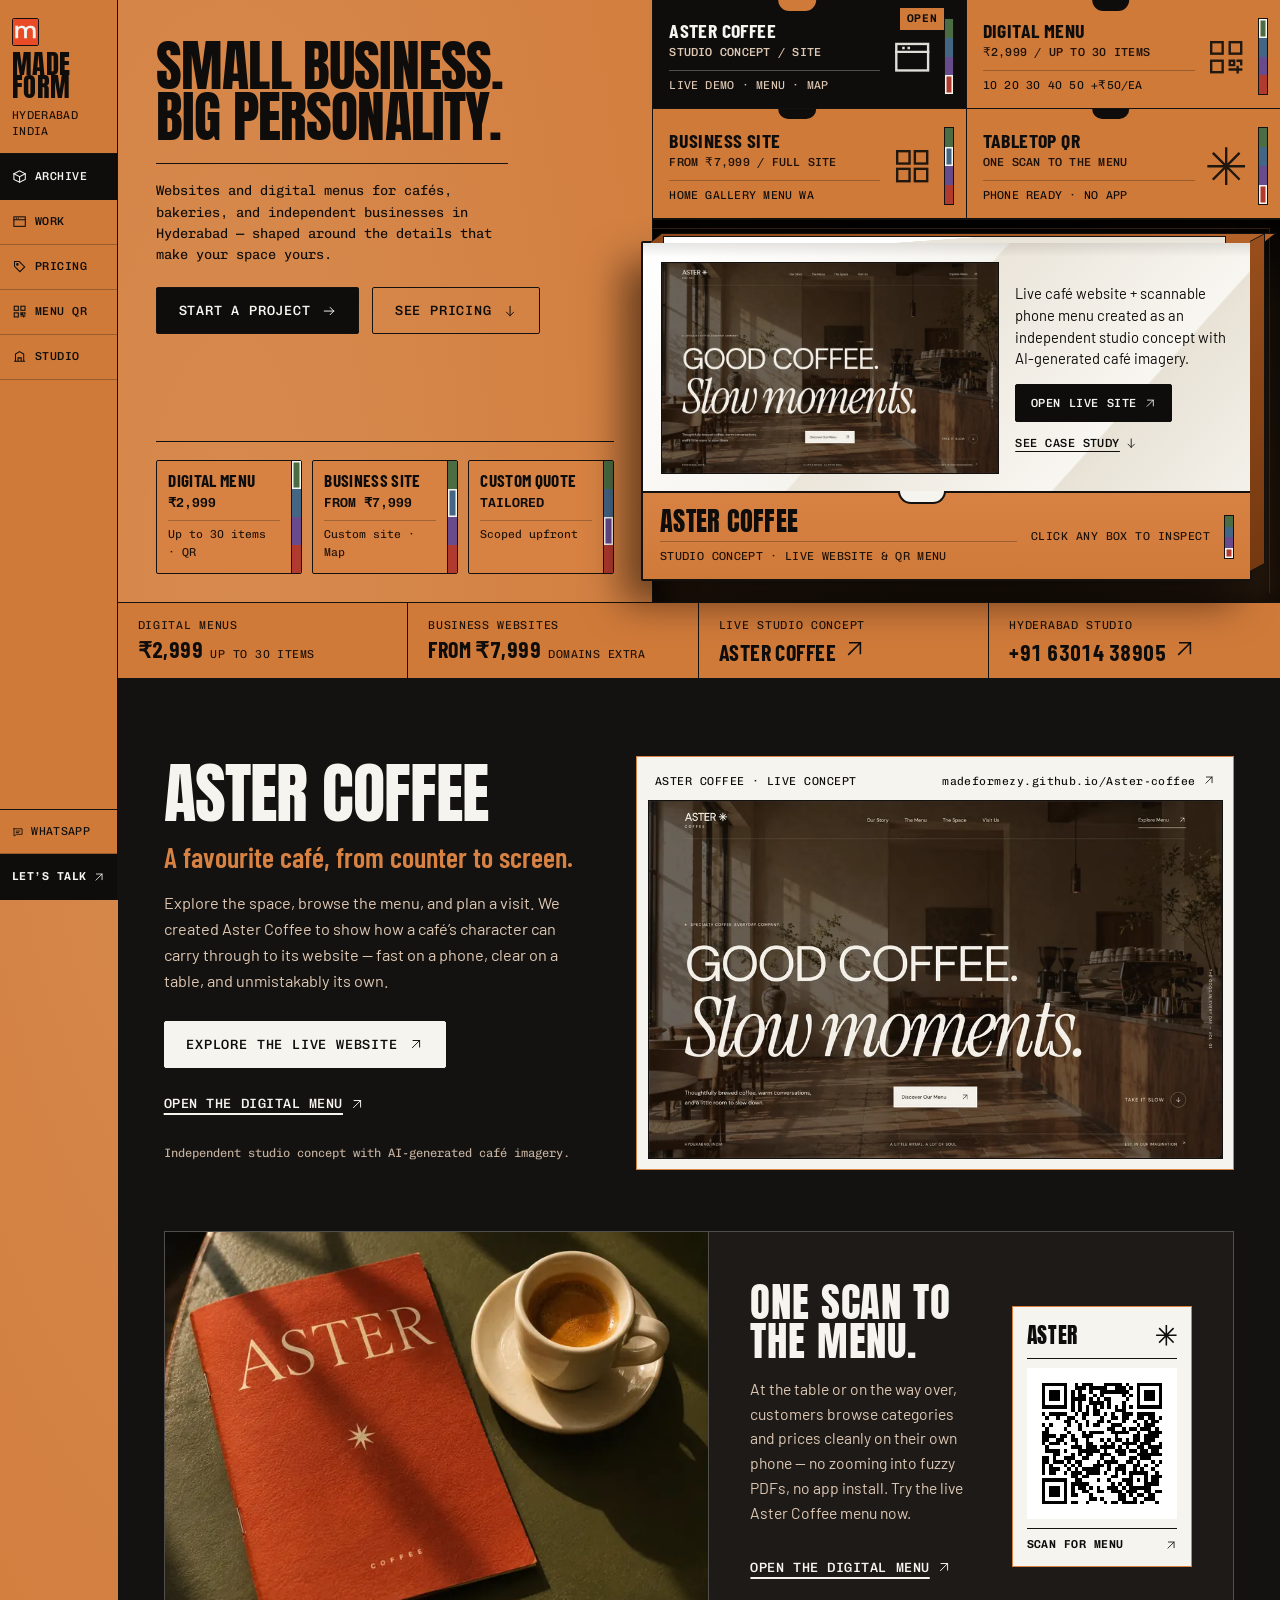
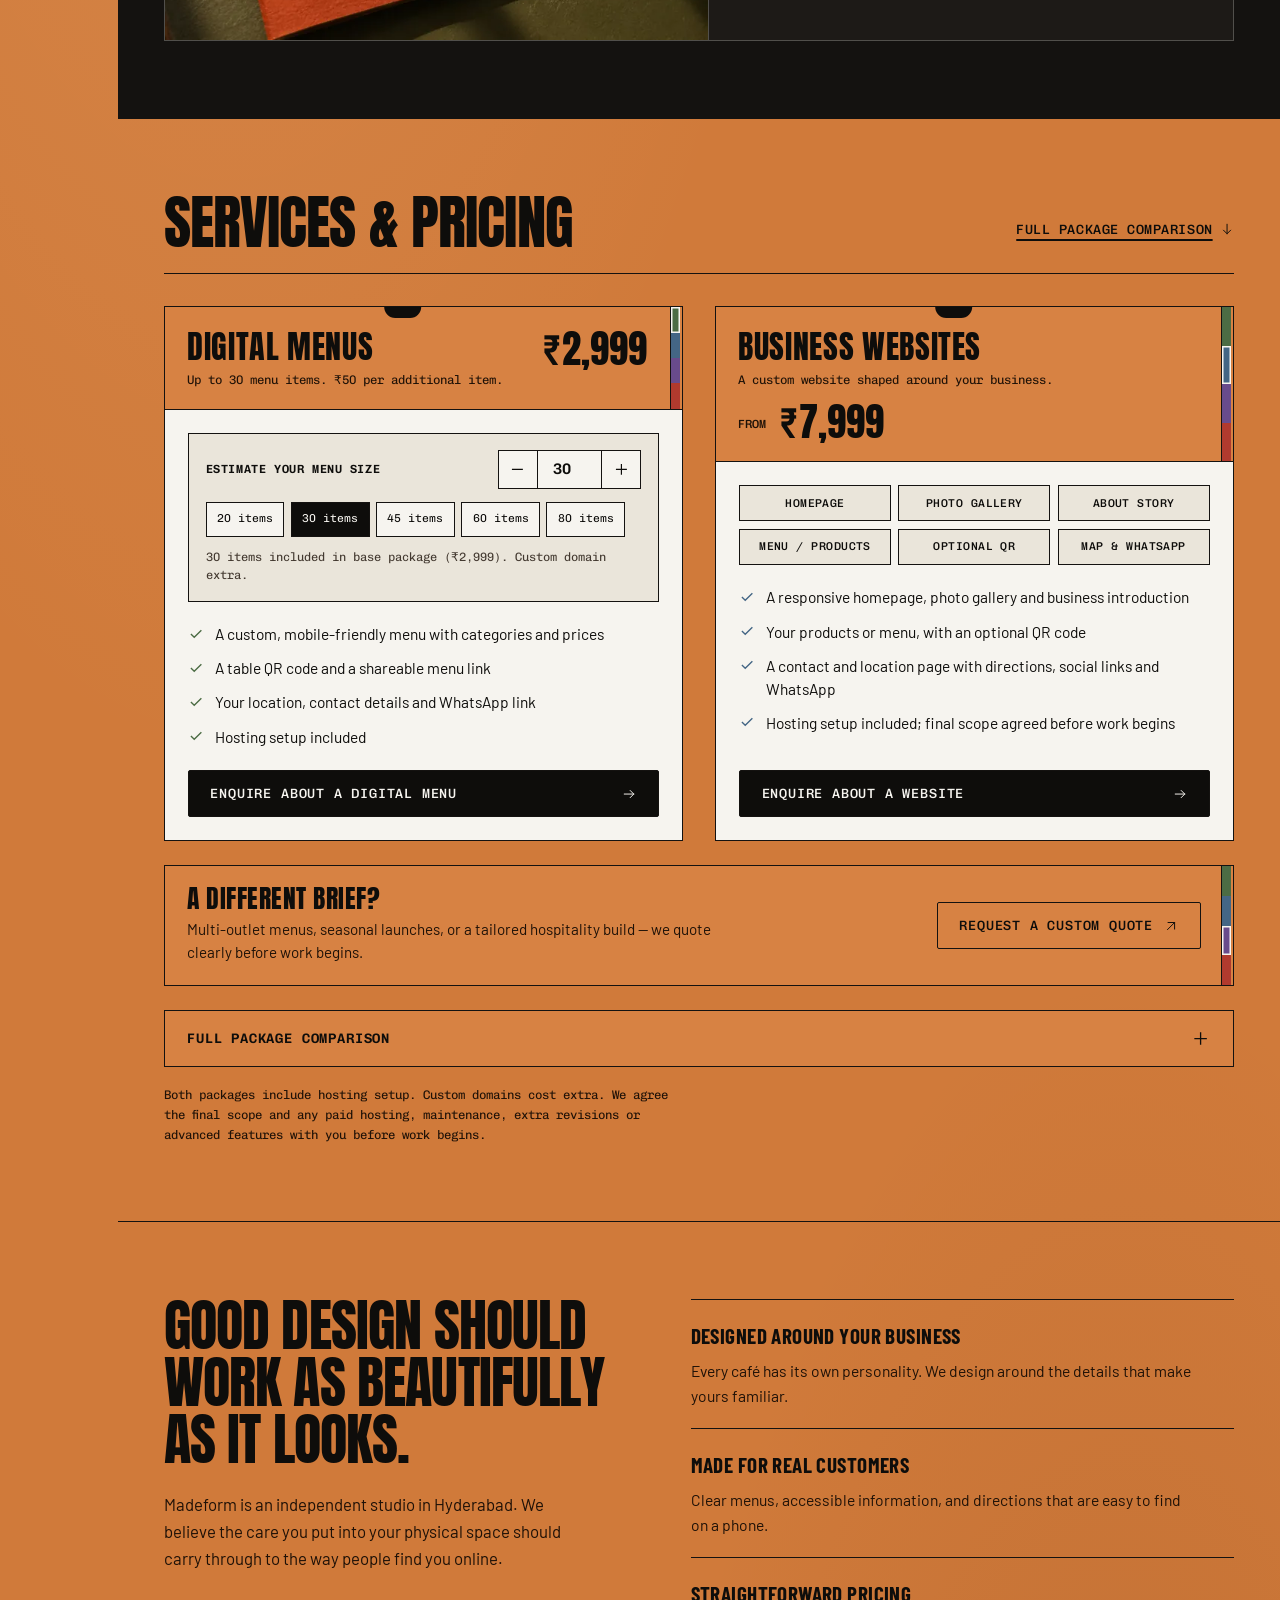
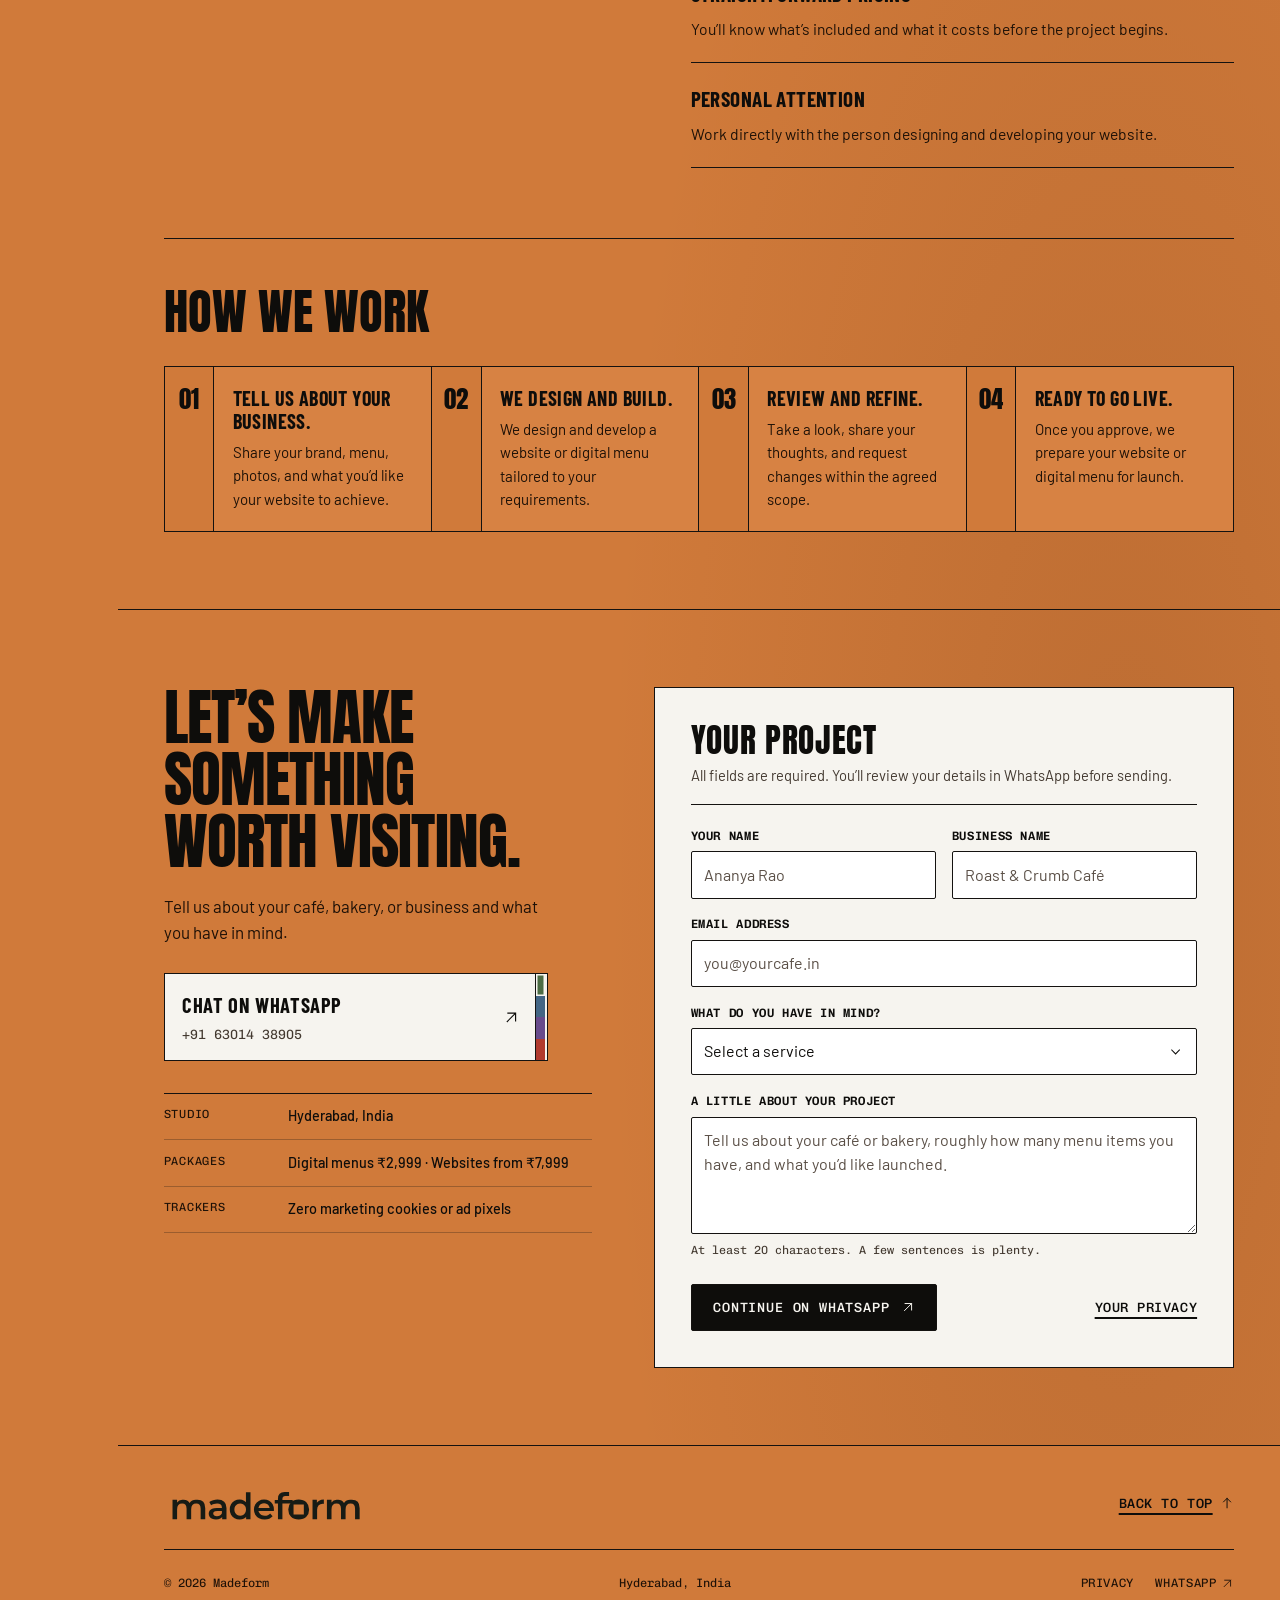
==== commit 153193fa: "Add local folder contents" ====
--- a/index.html
+++ b/index.html
@@ -3,64 +3,706 @@
 <head>
   <meta charset="utf-8">
   <meta name="viewport" content="width=device-width, initial-scale=1">
-  <meta name="theme-color" content="#f4f3ed">
+  <meta name="theme-color" content="#d07a3a">
   <title>Madeform — A little more you, online.</title>
-  <meta name="description" content="Digital menus from ₹2,999 and business websites from ₹4,999, excluding custom domains. Independent web design studio in Hyderabad.">
+  <meta name="description" content="Digital menus: ₹2,999 for up to 30 items, then ₹50 per extra item. Full websites from ₹7,999. Custom quotes available. Domains excluded.">
   <meta property="og:type" content="website">
   <meta property="og:title" content="Madeform — A little more you, online.">
   <meta property="og:description" content="Websites with personality. Digital menus with a little care. An independent studio in Hyderabad, India.">
-  <meta name="twitter:card" content="summary">
+  <meta name="twitter:card" content="summary_large_image">
   <link rel="icon" type="image/svg+xml" href="./favicon.svg">
-  <link rel="preload" href="./fonts/montserrat-600-latin.woff" as="font" type="font/woff" crossorigin>
+  <link rel="preload" href="./fonts/anton.woff" as="font" type="font/woff" crossorigin>
+  <link rel="preload" href="./fonts/barlow-condensed-700.woff2" as="font" type="font/woff2" crossorigin>
+  <link rel="preload" href="./fonts/chivo-mono-400.woff2" as="font" type="font/woff2" crossorigin>
   <link rel="stylesheet" href="./style.css">
   <script src="./site-config.js" defer></script>
   <script src="./script.js" defer></script>
-  <script type="application/ld+json">{"@context":"https://schema.org","@type":"ProfessionalService","name":"Madeform","description":"Independent web design and digital experience studio for small hospitality businesses.","url":"https://madeformezy.github.io/x/","areaServed":"India","address":{"@type":"PostalAddress","addressLocality":"Hyderabad","addressCountry":"IN"},"hasOfferCatalog":{"@type":"OfferCatalog","name":"Design services","itemListElement":[{"@type":"Offer","priceCurrency":"INR","priceSpecification":{"@type":"PriceSpecification","minPrice":2999,"priceCurrency":"INR"},"itemOffered":{"@type":"Service","name":"Digital menus"}},{"@type":"Offer","priceCurrency":"INR","priceSpecification":{"@type":"PriceSpecification","minPrice":4999,"priceCurrency":"INR"},"itemOffered":{"@type":"Service","name":"Business websites"}}]}}</script>
+  <script type="application/ld+json">{"@context":"https://schema.org","@type":"ProfessionalService","name":"Madeform","description":"Independent web design and digital experience studio for small hospitality businesses.","url":"https://madeformezy.github.io/x/","areaServed":"India","address":{"@type":"PostalAddress","addressLocality":"Hyderabad","addressCountry":"IN"},"hasOfferCatalog":{"@type":"OfferCatalog","name":"Design services","itemListElement":[{"@type":"Offer","priceCurrency":"INR","priceSpecification":{"@type":"PriceSpecification","minPrice":2999,"priceCurrency":"INR"},"itemOffered":{"@type":"Service","name":"Digital menus"},"description":"₹2,999 includes up to 30 menu items. Each additional item costs ₹50. Custom domain excluded."},{"@type":"Offer","priceCurrency":"INR","priceSpecification":{"@type":"PriceSpecification","minPrice":7999,"priceCurrency":"INR"},"itemOffered":{"@type":"Service","name":"Business websites"},"description":"Full business website package starting at ₹7,999. Custom domain excluded; final scope agreed before work begins."},{"@type":"Offer","name":"Custom quote","description":"A tailored quote based on your website or digital menu requirements, agreed before work begins.","itemOffered":{"@type":"Service","name":"Custom website or digital menu"}}]}}</script>
   <link rel="canonical" href="https://madeformezy.github.io/x/">
   <meta property="og:url" content="https://madeformezy.github.io/x/">
   <meta property="og:image" content="https://madeformezy.github.io/x/images/social.png">
 </head>
 <body id="top">
+  <svg class="icon-library" xmlns="http://www.w3.org/2000/svg" aria-hidden="true" focusable="false">
+    <symbol id="arrow-ne" viewBox="0 0 24 24"><path d="M6 18 18 6M7 6h11v11"/></symbol>
+    <symbol id="arrow-right" viewBox="0 0 24 24"><path d="M4 12h16M14 6l6 6-6 6"/></symbol>
+    <symbol id="arrow-down" viewBox="0 0 24 24"><path d="M12 4v16M6 14l6 6 6-6"/></symbol>
+    <symbol id="arrow-up" viewBox="0 0 24 24"><path d="M12 20V4M6 10l6-6 6 6"/></symbol>
+    <symbol id="chevron-down" viewBox="0 0 24 24"><path d="m6 9 6 6 6-6"/></symbol>
+    <symbol id="plus" viewBox="0 0 24 24"><path d="M5 12h14M12 5v14"/></symbol>
+    <symbol id="minus" viewBox="0 0 24 24"><path d="M5 12h14"/></symbol>
+    <symbol id="check" viewBox="0 0 24 24"><path d="m5 12.5 4.2 4.2L19 7"/></symbol>
+    <symbol id="icon-box" viewBox="0 0 24 24"><path d="M3 7.5 12 3l9 4.5v9L12 21l-9-4.5v-9Z"/><path d="M3 7.5 12 12l9-4.5M12 12v9"/></symbol>
+    <symbol id="icon-grid" viewBox="0 0 24 24"><rect x="3.5" y="3.5" width="7" height="7"/><rect x="13.5" y="3.5" width="7" height="7"/><rect x="3.5" y="13.5" width="7" height="7"/><rect x="13.5" y="13.5" width="7" height="7"/></symbol>
+    <symbol id="icon-qr" viewBox="0 0 24 24"><rect x="3.5" y="3.5" width="6.5" height="6.5"/><rect x="14" y="3.5" width="6.5" height="6.5"/><rect x="3.5" y="14" width="6.5" height="6.5"/><path d="M14 14h2.5v2.5H14zM18.5 14h2v2M14 19h6.5M18.5 17.5v3"/></symbol>
+    <symbol id="icon-window" viewBox="0 0 24 24"><rect x="3" y="4.5" width="18" height="15"/><path d="M3 9h18M7 6.8h.1M10 6.8h.1"/></symbol>
+    <symbol id="icon-studio" viewBox="0 0 24 24"><path d="M4 19.5h16M5.5 19.5V8l6.5-4 6.5 4v11.5M9.5 19.5v-5.5h5v5.5"/></symbol>
+    <symbol id="icon-chat" viewBox="0 0 24 24"><path d="M4 5.5h16v11H9l-5 3.5V5.5Z"/><path d="M8.5 10h7M8.5 13h4.5"/></symbol>
+    <symbol id="icon-tag" viewBox="0 0 24 24"><path d="M4 4h7.5l8.5 8.5-7.5 7.5L4 11.5V4Z"/><circle cx="8.5" cy="8.5" r="1.2"/></symbol>
+    <symbol id="asterisk" viewBox="0 0 24 24"><path d="M12 2v20M2 12h20M4.9 4.9l14.2 14.2M4.9 19.1 19.1 4.9"/></symbol>
+  </svg>
+
   <a class="skip-link" href="#main">Skip to content</a>
-  <header class="site-header wrap">
-    <a class="wordmark" href="#top" aria-label="Madeform home"><img class="brand-logo" src="./images/madeform-logo.svg" width="334" height="84" alt="Madeform"></a>
-    <span class="header-location">Independent web design studio. <br>Hyderabad, India.</span>
-    <nav class="desktop-nav" aria-label="Main navigation"><a href="#work">The work</a><a href="#services">What we do</a><a class="nav-enquire" href="#contact">Let’s talk <span aria-hidden="true"><svg class="icon-svg" viewBox="0 0 24 24" aria-hidden="true" focusable="false"><path d="M5 19 19 5M5 5h14v14"/></svg></span></a></nav>
-    <button class="menu-toggle" type="button" aria-label="Open navigation" aria-expanded="false" aria-controls="mobile-nav"><span></span><span></span></button>
-  </header>
-  <nav class="mobile-nav" id="mobile-nav" aria-label="Mobile navigation" hidden><a href="#work">The work </a><a href="#services">What we do </a><a href="#about">The studio </a><a href="#contact">Let’s talk <span><svg class="icon-svg" viewBox="0 0 24 24" aria-hidden="true" focusable="false"><path d="M5 19 19 5M5 5h14v14"/></svg></span></a></nav>
-  <main id="main">
-    <section class="hero wrap" aria-labelledby="hero-title">
-      <h1 id="hero-title">Small business. <br><span>Big personality.</span><img class="hero-studio-mark" src="./images/madeform-mark.svg" width="80" height="56" alt="" aria-hidden="true"></h1>
-      <div class="hero-bottom">
-        <a class="scroll-cue" href="#work"><span class="circle-arrow" aria-hidden="true"><svg class="icon-svg" viewBox="0 0 24 24" aria-hidden="true" focusable="false"><path d="M12 3v18M5 14l7 7 7-7"/></svg></span><span>A little more you, <br>online.</span></a>
-        <div class="hero-intro"><p>Your business has a personality. <br>Your website should have one too.</p><p class="hero-description">Thoughtfully designed websites and digital menus for cafés, bakeries, and businesses with a character of their own.</p><div class="button-row"><a class="button button-dark" href="#contact">Let’s make your website <span aria-hidden="true"><svg class="icon-svg" viewBox="0 0 24 24" aria-hidden="true" focusable="false"><path d="M5 19 19 5M5 5h14v14"/></svg></span></a><a class="text-link" href="#work">Take a look around <span aria-hidden="true"><svg class="icon-svg" viewBox="0 0 24 24" aria-hidden="true" focusable="false"><path d="M12 3v18M5 14l7 7 7-7"/></svg></span></a></div></div>
+
+  <div class="site-shell">
+    <header class="site-rail" aria-label="Site navigation">
+      <div class="rail-top">
+        <a class="rail-brand" href="#top" aria-label="Madeform home">
+          <img class="brand-mark" src="./images/madeform-mark.svg" width="28" height="28" alt="">
+          <span class="rail-brand-text">MADE<br>FORM</span>
+        </a>
+        <p class="rail-city">Hyderabad<br>India</p>
       </div>
-    </section>
-    <section class="work-section wrap" id="work" aria-labelledby="work-heading">
-      <div class="section-line"><h2 id="work-heading">A little proof of possibility.</h2><span class="eyebrow">FEATURED CONCEPT</span></div>
-      <a class="project-stage" href="https://madeformezy.github.io/Aster-coffee/" target="_blank" rel="noopener noreferrer" aria-label="Explore Aster Coffee live demo, opens in a new tab">
-        <div class="stage-caption"><span>FROM PHYSICAL SPACE TO DIGITAL PLACE</span><span>VIEW LIVE CONCEPT <span aria-hidden="true"><svg class="icon-svg" viewBox="0 0 24 24" aria-hidden="true" focusable="false"><path d="M5 19 19 5M5 5h14v14"/></svg></span></span></div>
-        <div class="project-browser"><div class="browser-bar"><span class="browser-dots" aria-hidden="true"><i></i><i></i><i></i></span><span>astercoffee — a Madeform concept</span><span aria-hidden="true"><svg class="icon-svg" viewBox="0 0 24 24" aria-hidden="true" focusable="false"><path d="M5 19 19 5M5 5h14v14"/></svg></span></div><div class="aster-preview"><img src="./images/aster-demo.webp" srcset="./images/aster-demo-small.webp 900w, ./images/aster-demo.webp 1800w" sizes="(max-width: 700px) 94vw, 82vw" width="1800" height="1120" alt="Aster Coffee website preview: Good coffee. Slow moments. A welcoming café interior, navigation and digital menu link." loading="eager" fetchpriority="high"></div></div>
+
+      <nav class="rail-nav" aria-label="Primary navigation">
+        <a href="#top" class="rail-link is-active" data-nav="top">
+          <svg class="icon-svg" aria-hidden="true"><use href="#icon-box"/></svg>
+          <span>Archive</span>
+        </a>
+        <a href="#work" class="rail-link" data-nav="work">
+          <svg class="icon-svg" aria-hidden="true"><use href="#icon-window"/></svg>
+          <span>Work</span>
+        </a>
+        <a href="#services" class="rail-link" data-nav="services">
+          <svg class="icon-svg" aria-hidden="true"><use href="#icon-tag"/></svg>
+          <span>Pricing</span>
+        </a>
+        <a href="#digital-menu" class="rail-link" data-nav="digital-menu">
+          <svg class="icon-svg" aria-hidden="true"><use href="#icon-qr"/></svg>
+          <span>Menu QR</span>
+        </a>
+        <a href="#about" class="rail-link" data-nav="about">
+          <svg class="icon-svg" aria-hidden="true"><use href="#icon-studio"/></svg>
+          <span>Studio</span>
+        </a>
+      </nav>
+
+      <div class="rail-bottom">
+        <a class="rail-util" href="https://wa.me/916301438905?text=Hi%20Madeform%2C%20I%27d%20love%20to%20discuss%20a%20website%20or%20digital%20menu%20for%20my%20business." target="_blank" rel="noopener noreferrer">
+          <svg class="icon-svg" aria-hidden="true"><use href="#icon-chat"/></svg>
+          <span>WhatsApp</span>
+          <span class="sr-only"> (opens in a new tab)</span>
+        </a>
+        <a class="rail-enquire" href="#contact">
+          <span>Let’s talk</span>
+          <svg class="icon-svg" aria-hidden="true"><use href="#arrow-ne"/></svg>
+        </a>
+      </div>
+
+      <div class="mobile-bar-actions">
+        <a class="mobile-cta" href="#contact">Let’s talk <svg class="icon-svg" aria-hidden="true"><use href="#arrow-ne"/></svg></a>
+        <button class="menu-toggle" type="button" aria-label="Open navigation" aria-expanded="false" aria-controls="mobile-nav" hidden>
+          <span></span><span></span>
+        </button>
+      </div>
+    </header>
+
+    <nav class="mobile-nav" id="mobile-nav" aria-label="Mobile navigation" hidden>
+      <a href="#work"><span>Work</span><svg class="icon-svg" aria-hidden="true"><use href="#arrow-right"/></svg></a>
+      <a href="#services"><span>Services &amp; pricing</span><svg class="icon-svg" aria-hidden="true"><use href="#arrow-right"/></svg></a>
+      <a href="#digital-menu"><span>QR digital menu</span><svg class="icon-svg" aria-hidden="true"><use href="#arrow-right"/></svg></a>
+      <a href="#about"><span>Studio</span><svg class="icon-svg" aria-hidden="true"><use href="#arrow-right"/></svg></a>
+      <a href="#contact"><span>Let’s talk</span><svg class="icon-svg" aria-hidden="true"><use href="#arrow-ne"/></svg></a>
+      <a class="mobile-nav-wa" href="https://wa.me/916301438905?text=Hi%20Madeform%2C%20I%27d%20love%20to%20discuss%20a%20website%20or%20digital%20menu%20for%20my%20business." target="_blank" rel="noopener noreferrer">
+        <span>Chat on WhatsApp · +91 63014 38905</span>
+        <svg class="icon-svg" aria-hidden="true"><use href="#arrow-ne"/></svg>
       </a>
-      <div class="project-info"><div><h3>Aster Coffee <span aria-hidden="true"><svg class="icon-svg" viewBox="0 0 24 24" aria-hidden="true" focusable="false"><path d="M5 19 19 5M5 5h14v14"/></svg></span></h3><span class="concept-label">Café Website / Digital Experience · Studio concept</span></div><div><h4>A better way to experience your favourite café, online.</h4><p>Aster Coffee is a café website concept created to show how thoughtful design can bring a coffee shop’s identity online. From discovering the space to exploring the menu, every detail feels welcoming, intuitive, and effortless.</p><a class="text-link" href="https://madeformezy.github.io/Aster-coffee/" target="_blank" rel="noopener noreferrer">Explore Live Demo <span aria-hidden="true"><svg class="icon-svg" viewBox="0 0 24 24" aria-hidden="true" focusable="false"><path d="M5 19 19 5M5 5h14v14"/></svg></span><span class="sr-only"> (opens in a new tab)</span></a><p class="fine-print">A demonstration of what’s possible, not a paying client project. Café imagery is AI generated.</p></div></div>
-    </section>
-    <section class="menu-showcase" id="digital-menu" aria-labelledby="menu-heading"><div class="wrap menu-grid">
-      <div class="menu-copy"><h2 id="menu-heading">Scan. <br>Browse. <br><span>Discover.</span></h2><p class="menu-lead">One scan is all it takes.</p><p>At the table or on the way over. Give customers instant access to your menu, without an app or a search through social media.</p><a class="button button-dark" href="https://madeformezy.github.io/Aster-coffee/menu.html" target="_blank" rel="noopener noreferrer">Try the Digital Menu <span aria-hidden="true"><svg class="icon-svg" viewBox="0 0 24 24" aria-hidden="true" focusable="false"><path d="M5 19 19 5M5 5h14v14"/></svg></span><span class="sr-only"> (opens in a new tab)</span></a><p class="menu-tail">Your business can have one too. <br><a href="#contact" data-service="digital-menu">Digital menus from ₹2,999 <span aria-hidden="true"><svg class="icon-svg" viewBox="0 0 24 24" aria-hidden="true" focusable="false"><path d="M5 19 19 5M5 5h14v14"/></svg></span></a></p></div>
-      <div class="qr-scene"><div class="scene-note">A real menu. Go on, try it.<svg class="menu-note-arrow" viewBox="0 0 100 80" aria-hidden="true"><path d="M88 4C89 30 60 57 24 69M27 55 24 69 39 67"/></svg></div><a class="qr-card" href="https://madeformezy.github.io/Aster-coffee/menu.html" target="_blank" rel="noopener noreferrer" aria-label="Open the Aster Coffee digital menu, opens in a new tab"><div class="qr-card-top"><span>ASTER<span aria-hidden="true"><svg class="icon-svg" viewBox="0 0 24 24" aria-hidden="true" focusable="false"><path d="M12 1v22M1 12h22M4 4l16 16M4 20 20 4"/></svg></span></span><small>TAKE A MOMENT. <br>FIND YOUR FAVOURITE.</small></div><img src="./images/aster-menu-qr.png" width="246" height="246" alt="Scannable QR code for Aster Coffee’s digital menu" loading="lazy"><p>GOOD COFFEE IS ONE SCAN AWAY.</p><div class="qr-card-bottom"><span>THE MENU</span><span aria-hidden="true"><svg class="icon-svg" viewBox="0 0 24 24" aria-hidden="true" focusable="false"><path d="M5 19 19 5M5 5h14v14"/></svg></span></div></a><div class="qr-scene-caption"><span class="status-dot" aria-hidden="true"></span> SCAN WITH YOUR PHONE CAMERA</div></div>
-    </div></section>
-    <section class="services wrap" id="services" aria-labelledby="services-heading"><div class="section-intro"><h2 id="services-heading">Good design. <br>Within reach.</h2><p>Just what your business needs. <br>Thoughtful work. Personal attention. <br>Clear starting prices.</p></div>
-      <article class="service"><div class="service-name"><h3><span class="service-title">Digital menus</span>Your menu, <br>beautifully presented.</h3><div class="service-price"><small>STARTING AT</small><span>₹2,999<span class="price-period">/ project</span></span><p class="price-domain">Custom domain not included.</p></div></div><div class="service-details"><p>Give customers a simple, convenient way to explore everything you offer. At a table, planning a visit, or discovering your café for the first time: easy to access, enjoyable to browse.</p><ul><li><svg class="icon-svg" viewBox="0 0 24 24" aria-hidden="true" focusable="false"><path d="M5 19 19 5M5 5h14v14"/></svg>Custom-designed digital menu</li><li><svg class="icon-svg" viewBox="0 0 24 24" aria-hidden="true" focusable="false"><path d="M5 19 19 5M5 5h14v14"/></svg>Mobile-responsive experience</li><li><svg class="icon-svg" viewBox="0 0 24 24" aria-hidden="true" focusable="false"><path d="M5 19 19 5M5 5h14v14"/></svg>Menu categories, items, and prices</li><li><svg class="icon-svg" viewBox="0 0 24 24" aria-hidden="true" focusable="false"><path d="M5 19 19 5M5 5h14v14"/></svg>WhatsApp contact link</li><li><svg class="icon-svg" viewBox="0 0 24 24" aria-hidden="true" focusable="false"><path d="M5 19 19 5M5 5h14v14"/></svg>QR code linking directly to your menu</li><li><svg class="icon-svg" viewBox="0 0 24 24" aria-hidden="true" focusable="false"><path d="M5 19 19 5M5 5h14v14"/></svg>Shareable menu link</li><li><svg class="icon-svg" viewBox="0 0 24 24" aria-hidden="true" focusable="false"><path d="M5 19 19 5M5 5h14v14"/></svg>Basic contact and location information</li><li><svg class="icon-svg" viewBox="0 0 24 24" aria-hidden="true" focusable="false"><path d="M5 19 19 5M5 5h14v14"/></svg>Basic branding and visual customisation</li><li><svg class="icon-svg" viewBox="0 0 24 24" aria-hidden="true" focusable="false"><path d="M5 19 19 5M5 5h14v14"/></svg>Hosting setup</li></ul><a class="service-cta" href="#contact" data-service="digital-menu">Enquire About a Digital Menu <span aria-hidden="true"><svg class="icon-svg" viewBox="0 0 24 24" aria-hidden="true" focusable="false"><path d="M5 19 19 5M5 5h14v14"/></svg></span></a></div></article>
-      <article class="service"><div class="service-name"><h3><span class="service-title">Business websites</span>A digital home<br>for your business.</h3><div class="service-price"><small>STARTING AT</small><span>₹4,999<span class="price-period">/ project</span></span><p class="price-domain">Custom domain not included.</p></div></div><div class="service-details"><p>Your business deserves more than a social media profile. A website to introduce your brand, show what you offer, and make it easy for customers to find what they’re looking for.</p><ul><li><svg class="icon-svg" viewBox="0 0 24 24" aria-hidden="true" focusable="false"><path d="M5 19 19 5M5 5h14v14"/></svg>Custom-designed responsive website</li><li><svg class="icon-svg" viewBox="0 0 24 24" aria-hidden="true" focusable="false"><path d="M5 19 19 5M5 5h14v14"/></svg>Homepage and business introduction</li><li><svg class="icon-svg" viewBox="0 0 24 24" aria-hidden="true" focusable="false"><path d="M5 19 19 5M5 5h14v14"/></svg>Product or menu display, if needed</li><li><svg class="icon-svg" viewBox="0 0 24 24" aria-hidden="true" focusable="false"><path d="M5 19 19 5M5 5h14v14"/></svg>WhatsApp contact link</li><li><svg class="icon-svg" viewBox="0 0 24 24" aria-hidden="true" focusable="false"><path d="M5 19 19 5M5 5h14v14"/></svg>Photo gallery</li><li><svg class="icon-svg" viewBox="0 0 24 24" aria-hidden="true" focusable="false"><path d="M5 19 19 5M5 5h14v14"/></svg>Contact and location page with directions</li><li><svg class="icon-svg" viewBox="0 0 24 24" aria-hidden="true" focusable="false"><path d="M5 19 19 5M5 5h14v14"/></svg>Links to social media</li><li><svg class="icon-svg" viewBox="0 0 24 24" aria-hidden="true" focusable="false"><path d="M5 19 19 5M5 5h14v14"/></svg>Hosting setup</li><li><svg class="icon-svg" viewBox="0 0 24 24" aria-hidden="true" focusable="false"><path d="M5 19 19 5M5 5h14v14"/></svg>Optional QR code</li></ul><a class="service-cta" href="#contact" data-service="website">Let’s Build Your Website <span aria-hidden="true"><svg class="icon-svg" viewBox="0 0 24 24" aria-hidden="true" focusable="false"><path d="M5 19 19 5M5 5h14v14"/></svg></span></a></div></article>
-      <div class="service-comparison"><table><caption>Compare the two services.</caption><thead><tr><th scope="col">What’s included</th><th scope="col">Digital Menu</th><th scope="col">Business Website</th></tr></thead><tbody><tr><th scope="row">Price</th><td>₹2,999</td><td>₹4,999</td></tr><tr><th scope="row">Mobile responsive</th><td><span class="comparison-included"><svg class="icon-svg" viewBox="0 0 24 24" aria-hidden="true"><path d="m5 12 4 4L19 6"/></svg><span class="sr-only">Included</span></span></td><td><span class="comparison-included"><svg class="icon-svg" viewBox="0 0 24 24" aria-hidden="true"><path d="m5 12 4 4L19 6"/></svg><span class="sr-only">Included</span></span></td></tr><tr><th scope="row">Product/menu display</th><td><span class="comparison-included"><svg class="icon-svg" viewBox="0 0 24 24" aria-hidden="true"><path d="m5 12 4 4L19 6"/></svg><span class="sr-only">Included</span></span></td><td>Included if needed</td></tr><tr><th scope="row">WhatsApp contact</th><td><span class="comparison-included"><svg class="icon-svg" viewBox="0 0 24 24" aria-hidden="true"><path d="m5 12 4 4L19 6"/></svg><span class="sr-only">Included</span></span></td><td><span class="comparison-included"><svg class="icon-svg" viewBox="0 0 24 24" aria-hidden="true"><path d="m5 12 4 4L19 6"/></svg><span class="sr-only">Included</span></span></td></tr><tr><th scope="row">QR code</th><td><span class="comparison-included"><svg class="icon-svg" viewBox="0 0 24 24" aria-hidden="true"><path d="m5 12 4 4L19 6"/></svg><span class="sr-only">Included</span></span></td><td>Optional</td></tr><tr><th scope="row">About the business</th><td><span aria-label="Not included">—</span></td><td><span class="comparison-included"><svg class="icon-svg" viewBox="0 0 24 24" aria-hidden="true"><path d="m5 12 4 4L19 6"/></svg><span class="sr-only">Included</span></span></td></tr><tr><th scope="row">Gallery</th><td><span aria-label="Not included">—</span></td><td><span class="comparison-included"><svg class="icon-svg" viewBox="0 0 24 24" aria-hidden="true"><path d="m5 12 4 4L19 6"/></svg><span class="sr-only">Included</span></span></td></tr><tr><th scope="row">Contact/location page</th><td>Basic</td><td><span class="comparison-included"><svg class="icon-svg" viewBox="0 0 24 24" aria-hidden="true"><path d="m5 12 4 4L19 6"/></svg><span class="sr-only">Included</span></span></td></tr><tr><th scope="row">Hosting setup</th><td><span class="comparison-included"><svg class="icon-svg" viewBox="0 0 24 24" aria-hidden="true"><path d="m5 12 4 4L19 6"/></svg><span class="sr-only">Included</span></span></td><td><span class="comparison-included"><svg class="icon-svg" viewBox="0 0 24 24" aria-hidden="true"><path d="m5 12 4 4L19 6"/></svg><span class="sr-only">Included</span></span></td></tr><tr><th scope="row">Custom domain</th><td>Extra</td><td>Extra</td></tr></tbody></table></div>
-      <div class="pricing-note"><span aria-hidden="true"><svg class="icon-svg" viewBox="0 0 24 24" aria-hidden="true" focusable="false"><path d="M12 1v22M1 12h22M4 4l16 16M4 20 20 4"/></svg></span><p>Both prices exclude a custom domain. Hosting setup is included; any paid hosting or domain costs are discussed before work begins. These are introductory starting prices; final pricing depends on your project’s requirements. Custom domains, ongoing maintenance, extra revisions, and advanced features are quoted separately where needed. All additional costs are discussed before work begins.</p></div>
-    </section>
-    <section class="about-section" id="about" aria-labelledby="about-heading"><div class="wrap"><div class="about-heading"><h2 id="about-heading">Good design should<br>work as beautifully<br>as it <span>looks.</span></h2></div><div class="about-bottom"><div class="studio-note"><p>Small studio. <br>Considered work. <br>Human conversations.</p><span>Madeform is an independent studio in Hyderabad. We believe the care you put into your physical space should carry through to the way people find you online.</span></div><div class="principles"><article><div><h3>Designed around your business</h3><p>No two cafés have the same personality. Your website shouldn’t feel like everyone else’s.</p></div></article><article><div><h3>Made for real customers</h3><p>Clear menus, accessible information, intuitive navigation, and seamless mobile experiences.</p></div></article><article><div><h3>Straightforward pricing</h3><p>Understand what you’re paying for before the project begins. No surprises tucked into the small print.</p></div></article><article><div><h3>Personal attention</h3><p>Work directly with the person designing and developing your website. A conversation, not a ticket number.</p></div></article></div></div></div></section>
-    <section class="process wrap" aria-labelledby="process-heading"><div class="section-intro"><h2 id="process-heading">A few steps. <br>Something good.</h2><p>We keep the process simple, <br>so you can focus on your business.</p></div><ol class="process-steps"><li><span class="step-number">01<span aria-hidden="true"><svg class="icon-svg" viewBox="0 0 24 24" aria-hidden="true" focusable="false"><path d="M5 19 19 5M5 5h14v14"/></svg></span></span><h3>Tell us about<br>your business.</h3><p>Share your brand, menu, photos, and what you’d like your website to achieve.</p></li><li><span class="step-number">02<span aria-hidden="true"><svg class="icon-svg" viewBox="0 0 24 24" aria-hidden="true" focusable="false"><path d="M5 19 19 5M5 5h14v14"/></svg></span></span><h3>We create<br>your experience.</h3><p>We design and develop a website or digital menu tailored to your requirements.</p></li><li><span class="step-number">03<span aria-hidden="true"><svg class="icon-svg" viewBox="0 0 24 24" aria-hidden="true" focusable="false"><path d="M5 19 19 5M5 5h14v14"/></svg></span></span><h3>Review<br>and refine.</h3><p>Take a look, share your thoughts, and request changes within the agreed project scope.</p></li><li><span class="step-number">04<span aria-hidden="true"><svg class="icon-svg" viewBox="0 0 24 24" aria-hidden="true" focusable="false"><path d="M5 19 19 5M5 5h14v14"/></svg></span></span><h3>Ready<br>to go live.</h3><p>Once approved, your website or digital menu is prepared for launch. Hello, world.</p></li></ol></section>
-    <section class="contact-section" id="contact" aria-labelledby="contact-heading"><div class="wrap"><div class="contact-header"><h2 id="contact-heading">Let’s make something<br>worth <span>visiting.</span><span class="contact-arrow" aria-hidden="true"><svg class="icon-svg" viewBox="0 0 24 24" aria-hidden="true" focusable="false"><path d="M19 5 5 19M5 5v14h14"/></svg></span></h2></div><div class="contact-grid"><div class="contact-copy"><p>Have a café, bakery, or business that deserves a better online presence?</p><p>Tell us what you’re working on. <br>We’d love to hear about it.</p><a class="whatsapp-link" href="https://wa.me/916301438905?text=Hi%20Madeform%2C%20I%27d%20love%20to%20discuss%20a%20website%20or%20digital%20menu%20for%20my%20business." target="_blank" rel="noopener noreferrer"><svg viewBox="0 0 24 24" fill="none" stroke="currentColor" stroke-width="1.5" aria-hidden="true"><path d="M20.8 11.6a8.8 8.8 0 0 1-13 7.7L3 20.6l1.3-4.7a8.8 8.8 0 1 1 16.5-4.3Z"/><path d="M8.2 7.5c-.8.3-.8 1.4-.4 2.4 1 2.4 2.8 4.1 5.4 5 .9.3 2 .1 2.6-.8l.4-.8-2.5-1.2-.8 1c-1.5-.6-2.7-1.6-3.4-3.1l.7-.9-1-2.1Z"/></svg><span>Chat on WhatsApp<small>+91 63014 38905</small></span><span aria-hidden="true"><svg class="icon-svg" viewBox="0 0 24 24" aria-hidden="true" focusable="false"><path d="M5 19 19 5M5 5h14v14"/></svg></span><span class="sr-only"> (opens in a new tab)</span></a><span class="contact-location">BASED IN HYDERABAD. MADE FOR WHEREVER YOU ARE.</span></div>
-      <form id="enquiry-form" method="post"><div class="form-row"><div class="field"><label for="name">Your name <span>*</span></label><input id="name" name="name" autocomplete="name" minlength="2" maxlength="100" placeholder="A name to say hello to" required></div><div class="field"><label for="businessName">Business name <span>*</span></label><input id="businessName" name="businessName" autocomplete="organization" maxlength="160" placeholder="What’s your place called?" required></div></div><div class="form-row"><div class="field"><label for="email">Email address <span>*</span></label><input id="email" name="email" type="email" autocomplete="email" maxlength="254" placeholder="you@yourbusiness.com" required></div><div class="field"><label for="service">What do you have in mind? <span>*</span></label><select id="service" name="service" required><option value="" disabled selected>Select a service</option><option value="digital-menu">Digital menu — from ₹2,999 (domain excluded)</option><option value="website">Business website — from ₹4,999 (domain excluded)</option><option value="not-sure">Let’s figure it out together</option></select></div></div><div class="field"><label for="details">A little about your project <span>*</span></label><textarea id="details" name="details" rows="3" minlength="20" maxlength="5000" placeholder="Tell us about your business, what you need, and anything else we should know." required></textarea><span class="field-hint">At least 20 characters. A few sentences is plenty.</span></div><div class="honeypot" aria-hidden="true"><label for="website">Leave this field blank</label><input id="website" name="website" tabindex="-1" autocomplete="off"></div><div class="form-footer"><p>We’ll use these details to respond to your enquiry. <br><a href="./privacy.html">How we handle your information</a></p><button class="button button-dark" id="submit-enquiry" type="submit">Send your enquiry <span aria-hidden="true"><svg class="icon-svg" viewBox="0 0 24 24" aria-hidden="true" focusable="false"><path d="M5 19 19 5M5 5h14v14"/></svg></span></button></div><p id="form-status" class="form-status" role="status" aria-live="polite" tabindex="-1"></p><noscript><p>Please enable JavaScript to send your enquiry, or <a href="https://wa.me/916301438905">chat with Madeform on WhatsApp</a>.</p></noscript></form>
-      </div></div></section>
-  </main>
-  <footer class="site-footer wrap"><div class="footer-top"><span>INDEPENDENT STUDIO. <br>A LITTLE CARE GOES A LONG WAY.</span><a href="#top">Back to top <span aria-hidden="true"><svg class="icon-svg" viewBox="0 0 24 24" aria-hidden="true" focusable="false"><path d="M12 21V3M5 10l7-7 7 7"/></svg></span></a></div><a class="footer-wordmark" href="#top" aria-label="Madeform, back to top"><img class="brand-logo" src="./images/madeform-logo.svg" width="334" height="84" alt="Madeform"></a><div class="footer-bottom"><span>© <span data-year>2026</span> Madeform. Made with intention.</span><nav aria-label="Footer navigation"><a href="./privacy.html">Privacy</a><a href="https://wa.me/916301438905" target="_blank" rel="noopener noreferrer">WhatsApp <span aria-hidden="true"><svg class="icon-svg" viewBox="0 0 24 24" aria-hidden="true" focusable="false"><path d="M5 19 19 5M5 5h14v14"/></svg></span><span class="sr-only"> (opens in a new tab)</span></a><span>HYDERABAD, INDIA <span aria-hidden="true"><svg class="icon-svg" viewBox="0 0 24 24" aria-hidden="true" focusable="false"><path d="M5 19 19 5M5 5h14v14"/></svg></span></span></nav></div></footer>
+    </nav>
+
+    <div class="site-stage">
+      <main id="main" tabindex="-1">
+        <!-- HERO: ARCHIVE BOX WALL -->
+        <section class="hero-archive" aria-labelledby="hero-title">
+          <div class="hero-split">
+            <div class="hero-lead">
+              <div class="hero-lead-main">
+                <h1 id="hero-title">SMALL BUSINESS.<br>BIG PERSONALITY.</h1>
+                <p class="hero-sub">Websites and digital menus for cafés, bakeries, and independent businesses in Hyderabad — shaped around the details that make your space yours.</p>
+                <div class="hero-actions">
+                  <a class="btn btn-primary" href="#contact">
+                    <span>Start a project</span>
+                    <svg class="icon-svg" aria-hidden="true"><use href="#arrow-right"/></svg>
+                  </a>
+                  <a class="btn btn-secondary" href="#services">
+                    <span>See pricing</span>
+                    <svg class="icon-svg" aria-hidden="true"><use href="#arrow-down"/></svg>
+                  </a>
+                </div>
+              </div>
+
+              <div class="hero-index-row" aria-label="Studio packages at a glance">
+                <button class="index-slip" type="button" data-open-box="menu" aria-controls="archive-drawer">
+                  <span class="index-slip-body">
+                    <span class="index-slip-title">DIGITAL MENU</span>
+                    <span class="index-slip-price">₹2,999</span>
+                    <span class="index-slip-meta">Up to 30 items · QR</span>
+                  </span>
+                  <span class="colorway-strip is-forest" aria-hidden="true"><i></i><i></i><i></i><i></i></span>
+                </button>
+                <button class="index-slip" type="button" data-open-box="website" aria-controls="archive-drawer">
+                  <span class="index-slip-body">
+                    <span class="index-slip-title">BUSINESS SITE</span>
+                    <span class="index-slip-price">FROM ₹7,999</span>
+                    <span class="index-slip-meta">Custom site · Map</span>
+                  </span>
+                  <span class="colorway-strip is-steel" aria-hidden="true"><i></i><i></i><i></i><i></i></span>
+                </button>
+                <a class="index-slip" href="#contact" data-service="not-sure">
+                  <span class="index-slip-body">
+                    <span class="index-slip-title">CUSTOM QUOTE</span>
+                    <span class="index-slip-price">TAILORED</span>
+                    <span class="index-slip-meta">Scoped upfront</span>
+                  </span>
+                  <span class="colorway-strip is-violet" aria-hidden="true"><i></i><i></i><i></i><i></i></span>
+                </a>
+              </div>
+            </div>
+
+            <div class="archive-wall-wrap" aria-label="Interactive hospitality archive box stack">
+              <div class="archive-wall" role="tablist" aria-label="Inspect studio archive boxes">
+                <button class="stack-box is-selected" type="button" role="tab" id="tab-aster" aria-selected="true" aria-controls="archive-drawer" data-box="aster">
+                  <span class="box-notch" aria-hidden="true"></span>
+                  <span class="box-label-col">
+                    <span class="box-title">ASTER COFFEE</span>
+                    <span class="box-sub">STUDIO CONCEPT / SITE</span>
+                    <span class="box-run">LIVE DEMO · MENU · MAP</span>
+                  </span>
+                  <svg class="box-mark" aria-hidden="true"><use href="#icon-window"/></svg>
+                  <span class="colorway-strip is-brick" aria-hidden="true"><i></i><i></i><i></i><i></i></span>
+                </button>
+
+                <button class="stack-box" type="button" role="tab" id="tab-menu" aria-selected="false" aria-controls="archive-drawer" data-box="menu">
+                  <span class="box-notch" aria-hidden="true"></span>
+                  <span class="box-label-col">
+                    <span class="box-title">DIGITAL MENU</span>
+                    <span class="box-sub">₹2,999 / UP TO 30 ITEMS</span>
+                    <span class="box-run">10 20 30 40 50 +₹50/EA</span>
+                  </span>
+                  <svg class="box-mark" aria-hidden="true"><use href="#icon-qr"/></svg>
+                  <span class="colorway-strip is-forest" aria-hidden="true"><i></i><i></i><i></i><i></i></span>
+                </button>
+
+                <button class="stack-box" type="button" role="tab" id="tab-website" aria-selected="false" aria-controls="archive-drawer" data-box="website">
+                  <span class="box-notch" aria-hidden="true"></span>
+                  <span class="box-label-col">
+                    <span class="box-title">BUSINESS SITE</span>
+                    <span class="box-sub">FROM ₹7,999 / FULL SITE</span>
+                    <span class="box-run">HOME GALLERY MENU WA</span>
+                  </span>
+                  <svg class="box-mark" aria-hidden="true"><use href="#icon-grid"/></svg>
+                  <span class="colorway-strip is-steel" aria-hidden="true"><i></i><i></i><i></i><i></i></span>
+                </button>
+
+                <button class="stack-box" type="button" role="tab" id="tab-qr" aria-selected="false" aria-controls="archive-drawer" data-box="qr">
+                  <span class="box-notch" aria-hidden="true"></span>
+                  <span class="box-label-col">
+                    <span class="box-title">TABLETOP QR</span>
+                    <span class="box-sub">ONE SCAN TO THE MENU</span>
+                    <span class="box-run">PHONE READY · NO APP</span>
+                  </span>
+                  <svg class="box-mark" aria-hidden="true"><use href="#asterisk"/></svg>
+                  <span class="colorway-strip is-brick" aria-hidden="true"><i></i><i></i><i></i><i></i></span>
+                </button>
+              </div>
+
+              <!-- RECESSED CUBBY CAVITY & PULLED-OPEN 3D TISSUE-LINED DRAWER -->
+              <div class="archive-cubby">
+                <div class="pulled-drawer" id="archive-drawer" role="tabpanel" aria-labelledby="tab-aster" data-active-box="aster">
+                  <div class="drawer-tissue">
+                    <div class="tissue-crest" aria-hidden="true"></div>
+                    <div class="tissue-fold" aria-hidden="true"></div>
+
+                  <div class="drawer-panel is-active" data-panel="aster">
+                    <div class="drawer-media">
+                      <img src="./images/aster-demo.webp"
+                           srcset="./images/aster-demo-small.webp 900w, ./images/aster-demo.webp 1800w"
+                           sizes="(max-width: 960px) 92vw, 480px"
+                           width="1800" height="1120" fetchpriority="high"
+                           alt="Aster Coffee homepage studio concept showing its warm interior and menu navigation">
+                    </div>
+                    <div class="drawer-detail">
+                      <p class="drawer-desc">Live café website + scannable phone menu created as an independent studio concept with AI-generated café imagery.</p>
+                      <div class="drawer-links">
+                        <a class="drawer-btn" href="https://madeformezy.github.io/Aster-coffee/" target="_blank" rel="noopener noreferrer">Open live site <svg class="icon-svg" aria-hidden="true"><use href="#arrow-ne"/></svg><span class="sr-only"> (opens in a new tab)</span></a>
+                        <a class="drawer-link" href="#work">See case study <svg class="icon-svg" aria-hidden="true"><use href="#arrow-down"/></svg></a>
+                      </div>
+                    </div>
+                  </div>
+
+                  <div class="drawer-panel" data-panel="menu" hidden>
+                    <div class="drawer-spec-sheet">
+                      <div class="drawer-spec-head">
+                        <span>DIGITAL MENU ESTIMATOR</span>
+                        <strong data-hero-price>₹2,999</strong>
+                      </div>
+                      <p class="drawer-spec-note" data-hero-breakdown>Base package includes up to 30 items, table QR code, WhatsApp link &amp; hosting setup.</p>
+                      <div class="size-run-bar" role="group" aria-label="Estimate menu size">
+                        <button type="button" class="size-chip" data-size="20">20</button>
+                        <button type="button" class="size-chip is-selected" data-size="30" aria-pressed="true">30</button>
+                        <button type="button" class="size-chip" data-size="40">40</button>
+                        <button type="button" class="size-chip" data-size="50">50</button>
+                        <button type="button" class="size-chip" data-size="60">60</button>
+                        <button type="button" class="size-chip" data-size="75">75</button>
+                      </div>
+                      <div class="drawer-links">
+                        <a class="drawer-btn" href="#contact" data-service="digital-menu">Enquire for menu <svg class="icon-svg" aria-hidden="true"><use href="#arrow-right"/></svg></a>
+                        <a class="drawer-link" href="#services">Full breakdown</a>
+                      </div>
+                    </div>
+                  </div>
+
+                  <div class="drawer-panel" data-panel="website" hidden>
+                    <div class="drawer-spec-sheet">
+                      <div class="drawer-spec-head">
+                        <span>BUSINESS WEBSITE SCOPE</span>
+                        <strong>FROM ₹7,999</strong>
+                      </div>
+                      <ul class="drawer-spec-list">
+                        <li>Responsive homepage, gallery &amp; business introduction</li>
+                        <li>Products or menu display with optional table QR code</li>
+                        <li>Location, directions, social links, WhatsApp &amp; hosting setup</li>
+                      </ul>
+                      <div class="drawer-links">
+                        <a class="drawer-btn" href="#contact" data-service="website">Enquire for website <svg class="icon-svg" aria-hidden="true"><use href="#arrow-right"/></svg></a>
+                        <a class="drawer-link" href="#compare">Compare packages</a>
+                      </div>
+                    </div>
+                  </div>
+
+                  <div class="drawer-panel" data-panel="qr" hidden>
+                    <div class="drawer-qr-split">
+                      <img class="drawer-qr-img" src="./images/aster-menu-qr.png" width="656" height="656" alt="Scannable QR code for the Aster Coffee digital menu">
+                      <div class="drawer-detail">
+                        <p class="drawer-desc">Scan with your phone camera or tap below to test the Aster Coffee mobile menu yourself.</p>
+                        <div class="drawer-links">
+                          <a class="drawer-btn" href="https://madeformezy.github.io/Aster-coffee/menu.html" target="_blank" rel="noopener noreferrer">Open Aster menu <svg class="icon-svg" aria-hidden="true"><use href="#arrow-ne"/></svg><span class="sr-only"> (opens in a new tab)</span></a>
+                          <a class="drawer-link" href="#digital-menu">Tabletop view</a>
+                        </div>
+                      </div>
+                    </div>
+                  </div>
+                </div>
+
+                <div class="drawer-front">
+                  <span class="box-notch drawer-front-notch" aria-hidden="true"></span>
+                  <div class="drawer-front-copy">
+                    <span class="drawer-front-title" data-drawer-title>ASTER COFFEE</span>
+                    <span class="drawer-front-meta" data-drawer-meta>STUDIO CONCEPT · LIVE WEBSITE &amp; QR MENU</span>
+                  </div>
+                  <span class="drawer-front-hint">CLICK ANY BOX TO INSPECT</span>
+                  <span class="colorway-strip is-brick" data-drawer-strip aria-hidden="true"><i></i><i></i><i></i><i></i></span>
+                </div>
+              </div>
+              </div>
+            </div>
+          </div>
+
+          <div class="hero-ledger" aria-label="Studio highlights">
+            <div class="ledger-cell">
+              <span class="ledger-k">DIGITAL MENUS</span>
+              <span class="ledger-v">₹2,999 <small>UP TO 30 ITEMS</small></span>
+            </div>
+            <div class="ledger-cell">
+              <span class="ledger-k">BUSINESS WEBSITES</span>
+              <span class="ledger-v">FROM ₹7,999 <small>DOMAINS EXTRA</small></span>
+            </div>
+            <div class="ledger-cell">
+              <span class="ledger-k">LIVE STUDIO CONCEPT</span>
+              <a class="ledger-v ledger-action" href="https://madeformezy.github.io/Aster-coffee/" target="_blank" rel="noopener noreferrer">ASTER COFFEE <svg class="icon-svg" aria-hidden="true"><use href="#arrow-ne"/></svg><span class="sr-only"> (opens in a new tab)</span></a>
+            </div>
+            <div class="ledger-cell">
+              <span class="ledger-k">HYDERABAD STUDIO</span>
+              <a class="ledger-v ledger-action" href="https://wa.me/916301438905" target="_blank" rel="noopener noreferrer">+91 63014 38905 <svg class="icon-svg" aria-hidden="true"><use href="#arrow-ne"/></svg><span class="sr-only"> (opens in a new tab)</span></a>
+            </div>
+          </div>
+        </section>
+
+        <!-- WORK: ASTER COFFEE ARCHIVE CASE -->
+        <section class="work-case" id="work" aria-labelledby="work-heading">
+          <div class="case-inner">
+            <div class="case-header">
+              <div class="case-copy">
+                <h2 id="work-heading">ASTER COFFEE</h2>
+                <p class="case-lead">A favourite café, from counter to screen.</p>
+                <p class="case-body">Explore the space, browse the menu, and plan a visit. We created Aster Coffee to show how a café’s character can carry through to its website — fast on a phone, clear on a table, and unmistakably its own.</p>
+                <div class="case-actions">
+                  <a class="btn btn-tissue" href="https://madeformezy.github.io/Aster-coffee/" target="_blank" rel="noopener noreferrer">
+                    <span>Explore the live website</span>
+                    <svg class="icon-svg" aria-hidden="true"><use href="#arrow-ne"/></svg>
+                    <span class="sr-only"> (opens in a new tab)</span>
+                  </a>
+                  <a class="case-text-link" href="https://madeformezy.github.io/Aster-coffee/menu.html" target="_blank" rel="noopener noreferrer">
+                    <span>Open the digital menu</span>
+                    <svg class="icon-svg" aria-hidden="true"><use href="#arrow-ne"/></svg>
+                    <span class="sr-only"> (opens in a new tab)</span>
+                  </a>
+                </div>
+                <p class="case-disclosure">Independent studio concept with AI-generated café imagery.</p>
+              </div>
+
+              <a class="specimen-frame" href="https://madeformezy.github.io/Aster-coffee/" target="_blank" rel="noopener noreferrer" aria-label="Open the live Aster Coffee website in a new tab">
+                <div class="specimen-bar" aria-hidden="true">
+                  <span>ASTER COFFEE · LIVE CONCEPT</span>
+                  <span>madeformezy.github.io/Aster-coffee <svg class="icon-svg"><use href="#arrow-ne"/></svg></span>
+                </div>
+                <div class="specimen-media">
+                  <img src="./images/aster-demo.webp"
+                       srcset="./images/aster-demo-small.webp 900w, ./images/aster-demo.webp 1800w"
+                       sizes="(max-width: 960px) 92vw, 52vw"
+                       width="1800" height="1120"
+                       alt="Aster Coffee homepage with its café interior, menu and directions">
+                </div>
+              </a>
+            </div>
+
+            <div class="menu-showcase" id="digital-menu" role="region" aria-labelledby="menu-heading">
+              <div class="menu-photo">
+                <img src="./images/aster-table.webp"
+                     srcset="./images/aster-table-small.webp 720w, ./images/aster-table.webp 1440w"
+                     sizes="(max-width: 960px) 92vw, 48vw"
+                     width="1440" height="1080"
+                     alt="A vermilion Aster menu booklet and an espresso cup on an olive café table">
+              </div>
+              <div class="menu-qr-pane">
+                <div class="menu-qr-copy">
+                  <h3 id="menu-heading">ONE SCAN TO THE MENU.</h3>
+                  <p>At the table or on the way over, customers browse categories and prices cleanly on their own phone — no zooming into fuzzy PDFs, no app install. Try the live Aster Coffee menu now.</p>
+                  <a class="case-text-link" href="https://madeformezy.github.io/Aster-coffee/menu.html" target="_blank" rel="noopener noreferrer">
+                    <span>Open the digital menu</span>
+                    <svg class="icon-svg" aria-hidden="true"><use href="#arrow-ne"/></svg>
+                    <span class="sr-only"> (opens in a new tab)</span>
+                  </a>
+                </div>
+                <a class="qr-specimen" href="https://madeformezy.github.io/Aster-coffee/menu.html" target="_blank" rel="noopener noreferrer" aria-label="Open the Aster Coffee digital menu in a new tab">
+                  <span class="qr-specimen-head">
+                    <span>ASTER</span>
+                    <svg class="icon-svg" aria-hidden="true"><use href="#asterisk"/></svg>
+                  </span>
+                  <img src="./images/aster-menu-qr.png" width="656" height="656" loading="lazy" alt="QR code for the Aster Coffee digital menu">
+                  <span class="qr-specimen-foot">
+                    <span>SCAN FOR MENU</span>
+                    <svg class="icon-svg" aria-hidden="true"><use href="#arrow-ne"/></svg>
+                  </span>
+                </a>
+              </div>
+            </div>
+          </div>
+        </section>
+
+        <!-- SERVICES & PRICING -->
+        <section class="services-section" id="services" aria-labelledby="services-heading">
+          <div class="section-inner">
+            <div class="section-head">
+              <h2 id="services-heading">SERVICES &amp; PRICING</h2>
+              <a class="inline-link" href="#compare">
+                <span>Full package comparison</span>
+                <svg class="icon-svg" aria-hidden="true"><use href="#arrow-down"/></svg>
+              </a>
+            </div>
+
+            <div class="package-boxes">
+              <article class="pkg-box pkg-box-menu">
+                <div class="pkg-box-lid">
+                  <span class="box-notch" aria-hidden="true"></span>
+                  <div class="pkg-head-row">
+                    <div>
+                      <h3>DIGITAL MENUS</h3>
+                      <p class="pkg-tagline">Up to 30 menu items. ₹50 per additional item.</p>
+                    </div>
+                    <p class="pkg-price" data-calc-display>₹2,999</p>
+                  </div>
+                  <span class="colorway-strip is-forest" aria-hidden="true"><i></i><i></i><i></i><i></i></span>
+                </div>
+
+                <div class="pkg-tissue">
+                  <div class="menu-calculator" aria-label="Digital menu cost estimator">
+                    <div class="calc-row">
+                      <label class="calc-label" for="menu-items-input">ESTIMATE YOUR MENU SIZE</label>
+                      <div class="calc-stepper">
+                        <button type="button" class="step-btn" data-step="-5" aria-label="Decrease menu items by 5">
+                          <svg class="icon-svg" aria-hidden="true"><use href="#minus"/></svg>
+                        </button>
+                        <input id="menu-items-input" type="number" min="1" max="200" value="30" inputmode="numeric" aria-label="Number of menu items">
+                        <button type="button" class="step-btn" data-step="5" aria-label="Increase menu items by 5">
+                          <svg class="icon-svg" aria-hidden="true"><use href="#plus"/></svg>
+                        </button>
+                      </div>
+                    </div>
+                    <div class="calc-presets" role="group" aria-label="Quick menu item counts">
+                      <button type="button" class="preset-chip" data-preset="20">20 items</button>
+                      <button type="button" class="preset-chip is-selected" data-preset="30">30 items</button>
+                      <button type="button" class="preset-chip" data-preset="45">45 items</button>
+                      <button type="button" class="preset-chip" data-preset="60">60 items</button>
+                      <button type="button" class="preset-chip" data-preset="80">80 items</button>
+                    </div>
+                    <p class="calc-note" data-calc-note>30 items included in base package (₹2,999). Custom domain extra.</p>
+                  </div>
+
+                  <ul class="pkg-list">
+                    <li><svg class="icon-svg" aria-hidden="true"><use href="#check"/></svg><span>A custom, mobile-friendly menu with categories and prices</span></li>
+                    <li><svg class="icon-svg" aria-hidden="true"><use href="#check"/></svg><span>A table QR code and a shareable menu link</span></li>
+                    <li><svg class="icon-svg" aria-hidden="true"><use href="#check"/></svg><span>Your location, contact details and WhatsApp link</span></li>
+                    <li><svg class="icon-svg" aria-hidden="true"><use href="#check"/></svg><span>Hosting setup included</span></li>
+                  </ul>
+
+                  <a class="btn btn-primary pkg-cta" href="#contact" data-service="digital-menu">
+                    <span>Enquire about a digital menu</span>
+                    <svg class="icon-svg" aria-hidden="true"><use href="#arrow-right"/></svg>
+                  </a>
+                </div>
+              </article>
+
+              <article class="pkg-box pkg-box-site">
+                <div class="pkg-box-lid">
+                  <span class="box-notch" aria-hidden="true"></span>
+                  <div class="pkg-head-row">
+                    <div>
+                      <h3>BUSINESS WEBSITES</h3>
+                      <p class="pkg-tagline">A custom website shaped around your business.</p>
+                    </div>
+                    <p class="pkg-price"><span class="price-prefix">FROM</span> ₹7,999</p>
+                  </div>
+                  <span class="colorway-strip is-steel" aria-hidden="true"><i></i><i></i><i></i><i></i></span>
+                </div>
+
+                <div class="pkg-tissue">
+                  <div class="site-spec-grid" aria-label="Included website sections">
+                    <span>HOMEPAGE</span>
+                    <span>PHOTO GALLERY</span>
+                    <span>ABOUT STORY</span>
+                    <span>MENU / PRODUCTS</span>
+                    <span>OPTIONAL QR</span>
+                    <span>MAP &amp; WHATSAPP</span>
+                  </div>
+
+                  <ul class="pkg-list">
+                    <li><svg class="icon-svg" aria-hidden="true"><use href="#check"/></svg><span>A responsive homepage, photo gallery and business introduction</span></li>
+                    <li><svg class="icon-svg" aria-hidden="true"><use href="#check"/></svg><span>Your products or menu, with an optional QR code</span></li>
+                    <li><svg class="icon-svg" aria-hidden="true"><use href="#check"/></svg><span>A contact and location page with directions, social links and WhatsApp</span></li>
+                    <li><svg class="icon-svg" aria-hidden="true"><use href="#check"/></svg><span>Hosting setup included; final scope agreed before work begins</span></li>
+                  </ul>
+
+                  <a class="btn btn-primary pkg-cta" href="#contact" data-service="website">
+                    <span>Enquire about a website</span>
+                    <svg class="icon-svg" aria-hidden="true"><use href="#arrow-right"/></svg>
+                  </a>
+                </div>
+              </article>
+            </div>
+
+            <div class="custom-brief-bar">
+              <div class="custom-brief-copy">
+                <h3>A DIFFERENT BRIEF?</h3>
+                <p>Multi-outlet menus, seasonal launches, or a tailored hospitality build — we quote clearly before work begins.</p>
+              </div>
+              <a class="btn btn-secondary" href="#contact" data-service="not-sure">
+                <span>Request a custom quote</span>
+                <svg class="icon-svg" aria-hidden="true"><use href="#arrow-ne"/></svg>
+              </a>
+              <span class="colorway-strip is-violet" aria-hidden="true"><i></i><i></i><i></i><i></i></span>
+            </div>
+
+            <details class="service-comparison" id="compare">
+              <summary>
+                <span>FULL PACKAGE COMPARISON</span>
+                <svg class="icon-svg summary-plus" aria-hidden="true"><use href="#plus"/></svg>
+              </summary>
+              <div class="table-scroll">
+                <table>
+                  <caption class="sr-only">Digital menu and business website packages</caption>
+                  <thead>
+                    <tr>
+                      <th scope="col">What’s included</th>
+                      <th scope="col">Digital Menu</th>
+                      <th scope="col">Business Website</th>
+                    </tr>
+                  </thead>
+                  <tbody>
+                    <tr><th scope="row">Price</th><td>₹2,999</td><td>From ₹7,999</td></tr>
+                    <tr><th scope="row">Menu items included</th><td>Up to 30</td><td>Agreed in project scope</td></tr>
+                    <tr><th scope="row">Extra menu items</th><td>₹50 per item beyond 30</td><td>Quoted to suit your requirements</td></tr>
+                    <tr><th scope="row">Mobile responsive</th><td><span class="comparison-included"><svg class="icon-svg" aria-hidden="true"><use href="#check"/></svg><span class="sr-only">Included</span></span></td><td><span class="comparison-included"><svg class="icon-svg" aria-hidden="true"><use href="#check"/></svg><span class="sr-only">Included</span></span></td></tr>
+                    <tr><th scope="row">Product/menu display</th><td><span class="comparison-included"><svg class="icon-svg" aria-hidden="true"><use href="#check"/></svg><span class="sr-only">Included</span></span></td><td>Included if needed</td></tr>
+                    <tr><th scope="row">WhatsApp contact</th><td><span class="comparison-included"><svg class="icon-svg" aria-hidden="true"><use href="#check"/></svg><span class="sr-only">Included</span></span></td><td><span class="comparison-included"><svg class="icon-svg" aria-hidden="true"><use href="#check"/></svg><span class="sr-only">Included</span></span></td></tr>
+                    <tr><th scope="row">QR code</th><td><span class="comparison-included"><svg class="icon-svg" aria-hidden="true"><use href="#check"/></svg><span class="sr-only">Included</span></span></td><td>Optional</td></tr>
+                    <tr><th scope="row">About the business</th><td><span aria-hidden="true">—</span><span class="sr-only">Not included</span></td><td><span class="comparison-included"><svg class="icon-svg" aria-hidden="true"><use href="#check"/></svg><span class="sr-only">Included</span></span></td></tr>
+                    <tr><th scope="row">Gallery</th><td><span aria-hidden="true">—</span><span class="sr-only">Not included</span></td><td><span class="comparison-included"><svg class="icon-svg" aria-hidden="true"><use href="#check"/></svg><span class="sr-only">Included</span></span></td></tr>
+                    <tr><th scope="row">Contact/location page</th><td>Basic</td><td><span class="comparison-included"><svg class="icon-svg" aria-hidden="true"><use href="#check"/></svg><span class="sr-only">Included</span></span></td></tr>
+                    <tr><th scope="row">Hosting setup</th><td><span class="comparison-included"><svg class="icon-svg" aria-hidden="true"><use href="#check"/></svg><span class="sr-only">Included</span></span></td><td><span class="comparison-included"><svg class="icon-svg" aria-hidden="true"><use href="#check"/></svg><span class="sr-only">Included</span></span></td></tr>
+                    <tr><th scope="row">Custom domain</th><td>Extra</td><td>Extra</td></tr>
+                  </tbody>
+                </table>
+              </div>
+            </details>
+
+            <p class="pricing-note">Both packages include hosting setup. Custom domains cost extra. We agree the final scope and any paid hosting, maintenance, extra revisions or advanced features with you before work begins.</p>
+          </div>
+        </section>
+
+        <!-- STUDIO PRINCIPLES & PROCESS -->
+        <section class="studio-section" id="about" aria-labelledby="about-heading">
+          <div class="section-inner">
+            <div class="studio-grid">
+              <div class="studio-lead">
+                <h2 id="about-heading">GOOD DESIGN SHOULD WORK AS BEAUTIFULLY AS IT LOOKS.</h2>
+                <p>Madeform is an independent studio in Hyderabad. We believe the care you put into your physical space should carry through to the way people find you online.</p>
+              </div>
+              <div class="principles-list">
+                <article class="principle-row">
+                  <h3>DESIGNED AROUND YOUR BUSINESS</h3>
+                  <p>Every café has its own personality. We design around the details that make yours familiar.</p>
+                </article>
+                <article class="principle-row">
+                  <h3>MADE FOR REAL CUSTOMERS</h3>
+                  <p>Clear menus, accessible information, and directions that are easy to find on a phone.</p>
+                </article>
+                <article class="principle-row">
+                  <h3>STRAIGHTFORWARD PRICING</h3>
+                  <p>You’ll know what’s included and what it costs before the project begins.</p>
+                </article>
+                <article class="principle-row">
+                  <h3>PERSONAL ATTENTION</h3>
+                  <p>Work directly with the person designing and developing your website.</p>
+                </article>
+              </div>
+            </div>
+
+            <div class="process-band" aria-labelledby="process-heading">
+              <h2 id="process-heading">HOW WE WORK</h2>
+              <ol class="process-steps">
+                <li>
+                  <span class="step-index" aria-hidden="true">01</span>
+                  <div class="step-body">
+                    <h3>Tell us about your business.</h3>
+                    <p>Share your brand, menu, photos, and what you’d like your website to achieve.</p>
+                  </div>
+                </li>
+                <li>
+                  <span class="step-index" aria-hidden="true">02</span>
+                  <div class="step-body">
+                    <h3>We design and build.</h3>
+                    <p>We design and develop a website or digital menu tailored to your requirements.</p>
+                  </div>
+                </li>
+                <li>
+                  <span class="step-index" aria-hidden="true">03</span>
+                  <div class="step-body">
+                    <h3>Review and refine.</h3>
+                    <p>Take a look, share your thoughts, and request changes within the agreed scope.</p>
+                  </div>
+                </li>
+                <li>
+                  <span class="step-index" aria-hidden="true">04</span>
+                  <div class="step-body">
+                    <h3>Ready to go live.</h3>
+                    <p>Once you approve, we prepare your website or digital menu for launch.</p>
+                  </div>
+                </li>
+              </ol>
+            </div>
+          </div>
+        </section>
+
+        <!-- CONTACT & ENQUIRY DISPATCH -->
+        <section class="contact-section" id="contact" aria-labelledby="contact-heading">
+          <div class="section-inner contact-grid">
+            <div class="contact-copy">
+              <h2 id="contact-heading">LET’S MAKE SOMETHING WORTH VISITING.</h2>
+              <p class="contact-lead">Tell us about your café, bakery, or business and what you have in mind.</p>
+
+              <a class="whatsapp-box" href="https://wa.me/916301438905?text=Hi%20Madeform%2C%20I%27d%20love%20to%20discuss%20a%20website%20or%20digital%20menu%20for%20my%20business." target="_blank" rel="noopener noreferrer">
+                <span class="whatsapp-box-body">
+                  <span class="whatsapp-box-title">CHAT ON WHATSAPP</span>
+                  <span class="whatsapp-box-num">+91 63014 38905</span>
+                </span>
+                <svg class="icon-svg" aria-hidden="true"><use href="#arrow-ne"/></svg>
+                <span class="colorway-strip is-forest" aria-hidden="true"><i></i><i></i><i></i><i></i></span>
+                <span class="sr-only"> (opens in a new tab)</span>
+              </a>
+
+              <dl class="contact-facts">
+                <div><dt>Studio</dt><dd>Hyderabad, India</dd></div>
+                <div><dt>Packages</dt><dd>Digital menus ₹2,999 · Websites from ₹7,999</dd></div>
+                <div><dt>Trackers</dt><dd>Zero marketing cookies or ad pixels</dd></div>
+              </dl>
+            </div>
+
+            <form id="enquiry-form" class="dispatch-form" method="post" aria-labelledby="form-heading" hidden>
+              <div class="dispatch-head">
+                <h3 id="form-heading">YOUR PROJECT</h3>
+                <p class="form-intro" id="form-intro">We’ll use these details to respond to your enquiry.</p>
+              </div>
+              <fieldset>
+                <legend class="sr-only">Project details, all fields required</legend>
+                <div class="form-row">
+                  <div class="field">
+                    <label for="name">Your name</label>
+                    <input id="name" name="name" autocomplete="name" minlength="2" maxlength="100" placeholder="Ananya Rao" required>
+                  </div>
+                  <div class="field">
+                    <label for="businessName">Business name</label>
+                    <input id="businessName" name="businessName" autocomplete="organization" maxlength="160" placeholder="Roast &amp; Crumb Café" required>
+                  </div>
+                </div>
+                <div class="field">
+                  <label for="email">Email address</label>
+                  <input id="email" name="email" type="email" autocomplete="email" maxlength="254" placeholder="you@yourcafe.in" required>
+                </div>
+                <div class="field">
+                  <label for="service">What do you have in mind?</label>
+                  <div class="select-wrap">
+                    <select id="service" name="service" required>
+                      <option value="" disabled selected>Select a service</option>
+                      <option value="digital-menu">Digital menu · ₹2,999</option>
+                      <option value="website">Website · from ₹7,999</option>
+                      <option value="not-sure">Custom quote</option>
+                    </select>
+                    <svg class="icon-svg" aria-hidden="true"><use href="#chevron-down"/></svg>
+                  </div>
+                </div>
+                <div class="field">
+                  <label for="details">A little about your project</label>
+                  <textarea id="details" name="details" rows="4" minlength="20" maxlength="5000" required aria-describedby="details-hint" placeholder="Tell us about your café or bakery, roughly how many menu items you have, and what you’d like launched."></textarea>
+                  <span class="field-hint" id="details-hint">At least 20 characters. A few sentences is plenty.</span>
+                </div>
+                <div class="honeypot" aria-hidden="true">
+                  <label for="website">Leave this field blank</label>
+                  <input id="website" name="website" tabindex="-1" autocomplete="off">
+                </div>
+              </fieldset>
+              <div class="form-footer">
+                <button class="btn btn-primary" id="submit-enquiry" type="submit">
+                  <span class="button-label">Send your enquiry</span>
+                  <svg class="icon-svg" aria-hidden="true"><use href="#arrow-ne"/></svg>
+                </button>
+                <a class="inline-link" href="./privacy.html">Your privacy</a>
+              </div>
+              <p id="form-status" class="form-status" role="status" aria-live="polite" tabindex="-1"></p>
+            </form>
+          </div>
+        </section>
+      </main>
+
+      <footer class="site-footer">
+        <div class="footer-top">
+          <a class="footer-wordmark" href="#top" aria-label="Madeform home">
+            <img src="./images/madeform-logo.svg" width="334" height="84" alt="Madeform">
+          </a>
+          <a class="inline-link" href="#top">
+            <span>Back to top</span>
+            <svg class="icon-svg" aria-hidden="true"><use href="#arrow-up"/></svg>
+          </a>
+        </div>
+        <div class="footer-bottom">
+          <span>© <span data-year>2026</span> Madeform</span>
+          <span>Hyderabad, India</span>
+          <nav aria-label="Footer navigation">
+            <a href="./privacy.html">Privacy</a>
+            <a href="https://wa.me/916301438905" target="_blank" rel="noopener noreferrer">WhatsApp <svg class="icon-svg" aria-hidden="true"><use href="#arrow-ne"/></svg><span class="sr-only"> (opens in a new tab)</span></a>
+          </nav>
+        </div>
+      </footer>
+    </div>
+  </div>
 </body>
 </html>
--- a/style.css
+++ b/style.css
@@ -1,42 +1,2538 @@
-@font-face{font-family:Montserrat;src:url("./fonts/montserrat-600-latin.woff") format("woff");font-style:normal;font-weight:600;font-display:swap}
-:root{--paper:#f4f3ed;--ink:#171b15;--orange:#e84b25;--line:#cecec5;--muted:#62645b;--sage:#e1e5d8;--white:#fff;--gutter:clamp(22px,4.2vw,80px);--max:1600px;--sans:"Helvetica Neue",Helvetica,Arial,sans-serif}
-*{box-sizing:border-box}html{scroll-behavior:smooth;scroll-padding-top:30px}body{margin:0;background:var(--paper);color:var(--ink);font-family:var(--sans);font-size:16px;line-height:1.55;-webkit-font-smoothing:antialiased}body.nav-open{overflow:hidden}::selection{background:var(--orange);color:var(--paper)}a{color:inherit;text-decoration:none}button,input,textarea,select{font:inherit}button,a,input,select,textarea{-webkit-tap-highlight-color:transparent}button{cursor:pointer}button:disabled{cursor:wait;opacity:.6}a:focus-visible,button:focus-visible{outline:2px solid var(--orange);outline-offset:6px}input:focus-visible,select:focus-visible,textarea:focus-visible{outline:2px solid var(--ink);outline-offset:4px}img{display:block;max-width:100%}svg{display:block}h1,h2,h3,h4,p,figure{margin:0}h1,h2,h3,h4{font-weight:500}ul,ol{margin:0;padding:0}li{list-style:none}.wrap{width:min(100%,var(--max));padding-inline:var(--gutter);margin-inline:auto}.eyebrow,.section-meta,.stage-caption,.qr-card p,.qr-scene-caption,.contact-location{font-family:var(--sans);font-size:11px;line-height:1.5;font-weight:500;letter-spacing:.075em}.sr-only{position:absolute;width:1px;height:1px;padding:0;margin:-1px;overflow:hidden;clip:rect(0,0,0,0);white-space:nowrap;border:0}.skip-link{position:fixed;left:20px;top:-100px;z-index:100;background:var(--ink);color:var(--paper);padding:14px 22px}.skip-link:focus{top:15px}.site-header{height:110px;display:flex;align-items:center;gap:60px;border-bottom:1px solid var(--line)}.wordmark{font-size:37px;font-weight:650;letter-spacing:-2.4px;line-height:1;display:inline-flex;align-items:flex-start}.wordmark-dot{font-size:20px;line-height:1;letter-spacing:0;margin:2px 0 0 3px;color:var(--orange)}.header-location{font-size:11px;line-height:1.45}.desktop-nav{display:flex;align-items:center;gap:36px;margin-left:auto;font-size:13px}.desktop-nav>a{padding-block:12px}.desktop-nav>a:not(.nav-enquire):hover{color:var(--orange)}.desktop-nav .nav-enquire{display:flex;gap:38px;align-items:center;border:1px solid var(--ink);padding:11px 22px;border-radius:30px}.nav-enquire:hover{background:var(--ink);color:var(--paper)}.menu-toggle,.mobile-nav{display:none}.hero{padding-top:42px;padding-bottom:75px}.section-meta{display:flex;justify-content:space-between;margin-bottom:32px}.status-dot{display:inline-block;width:7px;height:7px;background:var(--orange);border-radius:50%;vertical-align:middle;margin-right:7px}.hero h1{font-size:clamp(74px,9.9vw,158px);letter-spacing:-.04em;line-height:.98;position:relative;font-weight:550;max-width:1400px}.hero h1>span{color:var(--orange)}.hero-bottom{display:grid;grid-template-columns:1fr 1fr;margin-top:48px;gap:70px}.scroll-cue{display:flex;gap:18px;align-items:center;font-size:14px;line-height:1.4;align-self:end;width:fit-content}.circle-arrow{width:48px;height:48px;border:1px solid var(--line);border-radius:50%;display:grid;place-items:center;font-size:24px;transition:background .2s,transform .2s}.scroll-cue:hover .circle-arrow{background:var(--orange);border-color:var(--orange);transform:translateY(3px)}.hero-intro>p:first-child{font-size:clamp(22px,2vw,31px);line-height:1.3;letter-spacing:-.03em}.hero-description{max-width:450px;font-size:15px;color:var(--muted);margin-top:17px;line-height:1.7}.button-row{display:flex;align-items:center;gap:24px;margin-top:26px;flex-wrap:wrap}.button{display:inline-flex;align-items:center;justify-content:space-between;gap:30px;border:1px solid transparent;min-height:52px;padding:15px 24px;border-radius:32px;font-size:13px;font-weight:500;line-height:1.3;transition:background .2s,color .2s,transform .2s}.button-dark{background:var(--ink);color:var(--paper)}.button-dark:hover{background:var(--orange);color:var(--ink);transform:translateY(-2px)}.button>span[aria-hidden]{font-size:20px;line-height:1}.text-link{display:inline-flex;align-items:center;gap:25px;font-size:13px;border-bottom:1px solid currentColor;padding-bottom:5px;line-height:1.5}.text-link:hover{color:var(--orange)}.section-line{display:flex;align-items:center;justify-content:space-between;border-top:1px solid var(--line);padding:21px 0 25px;gap:20px}.section-line h2{font-size:17px;letter-spacing:-.025em}.project-stage{display:block;background:#ddd7c7;padding:24px 6.5% 0;position:relative;overflow:hidden}.stage-caption{display:flex;justify-content:space-between;margin-bottom:25px;font-size:9px;letter-spacing:.11em}.stage-caption>span:last-child{display:flex;gap:20px}.project-browser{box-shadow:0 14px 40px #31251518;transform-origin:50% 100%;transition:transform .65s cubic-bezier(.2,.6,.2,1)}.project-stage:hover .project-browser{transform:translateY(-8px)}.browser-bar{height:29px;background:#f3f0e8;display:flex;align-items:center;justify-content:space-between;padding:0 12px;color:#7d7d72;font-size:8px;letter-spacing:.02em}.browser-dots{font-size:7px;color:#b8b8af;letter-spacing:2px}.aster-preview{position:relative;overflow:hidden;aspect-ratio:1.86;color:#fff9ed;background:#5b4838}.aster-preview:after{content:"";position:absolute;inset:0;background:linear-gradient(180deg,#22170d12 20%,#22170d60 100%);pointer-events:none}.aster-preview>img{width:100%;height:100%;object-fit:cover;transition:transform 1s}.project-stage:hover img{transform:scale(1.025)}.aster-preview-nav{position:absolute;z-index:1;left:5%;right:5%;top:5%;display:flex;justify-content:space-between;align-items:center}.aster-preview-nav>strong{font-size:30px;letter-spacing:-1px}.aster-preview-nav strong>span{font-size:25px;margin-left:4px}.aster-preview-nav>span{font-size:8px;letter-spacing:.1em}.aster-preview-title{position:absolute;z-index:1;left:5%;top:32%;font-family:Georgia,"Times New Roman",serif;font-size:clamp(28px,5.5vw,82px);line-height:1.04;letter-spacing:-.04em}.aster-preview-title em{font-weight:400}.aster-preview-cta{position:absolute;z-index:1;left:5%;bottom:8%;background:#fff8e8;color:#3a3c2c;padding:10px 18px;display:flex;align-items:center;gap:40px;font-size:9px;border-radius:2px}.project-roundel{position:absolute;right:2%;bottom:8%;width:116px;height:116px;background:var(--orange);color:var(--ink);border-radius:50%;display:flex;flex-direction:column;align-items:center;justify-content:center;font-size:13px;line-height:1.12;text-align:center;letter-spacing:-.04em;transform:rotate(12deg)}.project-roundel>span{font-size:24px;line-height:1.2}.project-info{display:grid;grid-template-columns:1fr 1fr;gap:70px;margin-top:31px;padding-bottom:88px}.project-info h3{font-size:42px;letter-spacing:-.04em;margin:7px 0 12px;line-height:1.2}.project-info h3 span{font-size:30px;margin-left:20px;color:var(--orange)}.concept-label{font-size:10px;border:1px solid var(--line);border-radius:20px;padding:6px 11px;color:var(--muted)}.project-info h4{font-size:23px;line-height:1.3;max-width:400px;letter-spacing:-.025em;margin-bottom:16px}.project-info p{font-size:14px;color:var(--muted);max-width:520px;line-height:1.75}.project-info .text-link{margin-top:21px}.project-info .fine-print{font-size:10px;line-height:1.6;margin-top:18px;max-width:430px}.menu-showcase{background:var(--sage);padding:82px 0}.menu-grid{display:grid;grid-template-columns:1fr 1fr;gap:70px;align-items:center}.menu-copy h2{font-size:clamp(58px,6.8vw,103px);letter-spacing:-.04em;line-height:.98;margin:32px 0 28px}.menu-copy h2>span{color:var(--orange)}.menu-copy .menu-lead{font-size:20px;letter-spacing:-.03em;margin-bottom:10px}.menu-copy>p:not(.menu-lead){font-size:14px;max-width:375px;color:#555b4e;line-height:1.7}.menu-copy .button{margin-top:26px}.menu-copy .button-dark:hover{background:var(--paper)}.menu-copy .menu-tail{font-size:12px!important;margin-top:25px;line-height:1.8}.menu-tail a{display:inline-block;color:var(--ink);border-bottom:1px solid #9b9e91}.qr-scene{display:flex;flex-direction:column;align-items:center;position:relative;padding:70px 0 30px}.scene-note{position:absolute;top:0;right:0;font-family:Georgia,serif;font-style:italic;font-size:20px;transform:rotate(7deg);z-index:1}.scene-note svg{position:absolute;width:120px;right:5px;top:25px;stroke:var(--ink);fill:none;stroke-width:1.5;transform:rotate(26deg)}.qr-card{width:min(350px,95%);background:#fcfaf2;padding:27px 30px 18px;transform:rotate(-7deg);box-shadow:15px 28px 35px -18px #4f543b45;transition:transform .4s}.qr-scene:hover .qr-card{transform:rotate(-2deg) translateY(-3px)}.qr-card-top{display:flex;justify-content:space-between;align-items:center;padding-bottom:18px;border-bottom:1px solid #b8b9a8}.qr-card-top>span{font-size:27px;font-weight:650;letter-spacing:-1.7px;color:#484d34}.qr-card-top>span>span{font-size:21px;margin-left:3px}.qr-card-top small{font-size:7px;line-height:1.4;letter-spacing:.04em;text-align:right}.qr-card img{margin:20px auto 12px;width:100%;height:auto;background:white;image-rendering:pixelated}.qr-card p{font-size:8px;text-align:center;letter-spacing:.055em;margin-bottom:25px}.qr-card-bottom{border-top:1px solid #b8b9a8;display:flex;justify-content:space-between;align-items:center;padding-top:13px;font-size:10px;letter-spacing:.13em}.qr-card-bottom>span:last-child{font-size:21px;line-height:1}.qr-scene-caption{margin-top:54px;font-size:9px}.qr-scene-caption .status-dot{background:#484d34;width:5px;height:5px}.services{padding-block:100px 70px}.section-intro{display:grid;grid-template-columns:.64fr 1.4fr 1fr;gap:35px;align-items:start;margin-bottom:55px}.section-intro>.eyebrow{margin-top:8px}.section-intro h2{font-size:clamp(38px,4.2vw,65px);letter-spacing:-.04em;line-height:1.05}.section-intro>p{font-size:14px;line-height:1.75;color:var(--muted);padding-top:8px}.service{border-top:1px solid var(--line);padding-block:40px;display:grid;grid-template-columns:1fr 1fr;gap:70px}.service-name h3{font-size:39px;letter-spacing:-.04em;line-height:1.16;margin-top:18px}.service-price{margin-top:35px}.service-price>small{display:block;font-size:9px;letter-spacing:.1em;margin-bottom:3px;color:var(--muted)}.service-price>span{font-size:40px;letter-spacing:-.04em}.price-period{font-size:12px;letter-spacing:0;color:var(--muted);margin-left:10px}.service-details>p{font-size:14px;line-height:1.75;max-width:490px;color:var(--muted)}.service-details ul{display:grid;grid-template-columns:1fr 1fr;column-gap:25px;margin-top:24px}.service-details li{display:flex;font-size:12px;line-height:1.65;padding-block:8px;gap:10px;border-top:1px solid #ddded5}.service-details li>.icon-svg{color:#bc3415;margin-top:4px}.service-cta{display:flex;justify-content:space-between;align-items:center;border-bottom:1px solid var(--ink);padding:18px 0 12px;margin-top:17px;font-size:14px}.service-cta span{font-size:23px;transition:transform .2s}.service-cta:hover{color:var(--orange);border-color:var(--orange)}.service-cta:hover span{transform:translate(3px,-3px)}.pricing-note{display:flex;gap:20px;padding-top:22px;border-top:1px solid var(--line)}.pricing-note>span{font-size:26px;color:var(--orange);line-height:1.1}.pricing-note p{font-size:11px;line-height:1.8;color:var(--muted);max-width:790px}.about-section{background:var(--ink);color:var(--paper);padding:90px 0}.about-heading{display:grid;grid-template-columns:.64fr 2.4fr;gap:35px}.about-heading>.eyebrow{padding-top:9px;color:#c0c2b8}.about-heading h2{font-size:clamp(48px,5.6vw,85px);line-height:1.05;letter-spacing:-.04em;position:relative}.about-heading h2>span{color:var(--orange)}.about-heading svg{position:absolute;right:3%;bottom:9%;stroke:var(--orange);stroke-width:6;width:90px}.about-bottom{display:grid;grid-template-columns:1fr 1fr;gap:70px;margin-top:70px}.studio-note>p{font-size:30px;line-height:1.25;letter-spacing:-.04em;margin-bottom:25px}.studio-note>span{display:block;max-width:325px;color:#b4b7ac;font-size:13px;line-height:1.8}.principles article{display:grid;grid-template-columns:32px 1fr;gap:18px;border-top:1px solid #505248;padding:22px 0}.principles article:last-child{padding-bottom:0}.principles article>span{font-size:10px;color:#b4b7ac;padding-top:4px}.principles h3{font-size:19px;letter-spacing:-.025em;margin-bottom:8px}.principles p{font-size:13px;line-height:1.75;max-width:410px;color:#b4b7ac}.process{padding-block:100px}.process-steps{display:grid;grid-template-columns:repeat(4,1fr);gap:30px}.step-number{font-size:11px;display:flex;justify-content:space-between;align-items:center;border-top:1px solid var(--line);padding-top:13px;margin-bottom:32px}.step-number>span{color:var(--orange);font-size:24px;line-height:1}.process-steps h3{font-size:25px;letter-spacing:-.04em;line-height:1.15;margin-bottom:15px}.process-steps p{font-size:13px;line-height:1.8;color:var(--muted);max-width:245px}.contact-section{background:var(--orange);padding:72px 0 75px}.contact-header h2{font-size:clamp(52px,6.8vw,105px);line-height:1.02;letter-spacing:-.04em;margin-top:29px;position:relative}.contact-header h2>span:not(.contact-arrow){font-family:Georgia,serif;font-style:italic;letter-spacing:-.04em;font-weight:400}.contact-arrow{position:absolute;right:0;bottom:-20px;font-size:150px;line-height:1;font-weight:400}.contact-grid{display:grid;grid-template-columns:.85fr 1.15fr;gap:90px;margin-top:70px}.contact-copy>p{font-size:20px;line-height:1.4;letter-spacing:-.025em;max-width:350px}.contact-copy>p+p{margin-top:20px;font-size:14px;letter-spacing:0;line-height:1.75}.whatsapp-link{display:flex;align-items:center;gap:14px;border-top:1px solid #973c2780;border-bottom:1px solid #973c2780;padding:20px 0;margin-top:37px;max-width:340px}.whatsapp-link>svg{width:27px;height:27px;flex-shrink:0}.whatsapp-link>span:nth-child(2){font-size:15px;line-height:1.4}.whatsapp-link small{display:block;font-size:11px;letter-spacing:.02em;margin-top:2px}.whatsapp-link>span:nth-child(3){font-size:27px;margin-left:auto}.whatsapp-link:hover{color:#fff6e9;border-color:#fff6e9}.contact-location{display:block;margin-top:25px;font-size:8px}.form-row{display:grid;grid-template-columns:1fr 1fr;gap:28px}.field{display:flex;flex-direction:column;margin-bottom:25px}.field label{font-size:11px;line-height:1.4;margin-bottom:12px}.field label span{color:var(--ink)}.field input,.field select,.field textarea{width:100%;min-width:0;color:var(--ink);background:transparent;border:none;border-bottom:1px solid #973c2780;border-radius:0;padding:0 0 12px;font-size:13px;line-height:1.5;min-height:34px}.field input::placeholder,.field textarea::placeholder{color:var(--ink);opacity:1}.field select{appearance:auto;cursor:pointer;padding-right:15px}.field select option{color:var(--ink);background:var(--paper)}.field textarea{resize:vertical;min-height:90px}.field:focus-within label{font-weight:600}.field-hint{font-size:10px;margin-top:8px;opacity:.8}.form-footer{display:flex;align-items:center;justify-content:space-between;gap:20px;margin-top:4px}.form-footer p{font-size:9px;line-height:1.8;max-width:220px}.form-footer p>a{text-decoration:underline;text-underline-offset:3px}.contact-section .button-dark:hover{background:var(--paper);color:var(--ink)}.contact-section a:focus-visible,.contact-section button:focus-visible{outline-color:var(--ink)}.form-status{font-size:13px;line-height:1.65}.form-status:not(:empty){margin-top:22px;border:1px solid #71301c;padding:16px}.form-status a{text-decoration:underline;text-underline-offset:3px}.form-status[data-state=success]{background:#f4f3ed;border-color:var(--paper)}.honeypot{position:absolute;width:1px;height:1px;overflow:hidden;clip-path:inset(50%)}.site-footer{padding-top:35px;padding-bottom:25px}.footer-top{display:flex;justify-content:space-between;align-items:center}.footer-top>span{font-size:9px;letter-spacing:.055em;line-height:1.65}.footer-top>a{font-size:12px;display:flex;gap:25px;align-items:center}.footer-top>a span{font-size:24px}.footer-wordmark{display:flex;align-items:baseline;justify-content:space-between;font-size:clamp(77px,17vw,269px);font-weight:650;line-height:1.2;letter-spacing:-.04em;margin-block:25px 15px}.footer-wordmark>span{font-size:.65em;line-height:1;color:var(--orange);letter-spacing:0}.footer-bottom{display:flex;justify-content:space-between;align-items:center;gap:20px;border-top:1px solid var(--line);padding-top:18px;font-size:9px}.footer-bottom nav{display:flex;align-items:center;gap:30px}.footer-bottom nav>span{font-size:8px;letter-spacing:.055em}.footer-bottom a:hover{color:var(--orange)}.privacy-page{max-width:850px;padding-block:65px 100px}.privacy-page h1{font-size:clamp(45px,6vw,75px);line-height:1.1;letter-spacing:-.04em;margin-bottom:30px}.privacy-page h2{font-size:23px;letter-spacing:-.025em;margin:35px 0 12px}.privacy-page p{font-size:15px;line-height:1.8;color:var(--muted);margin-bottom:16px}.privacy-page a{text-decoration:underline;text-underline-offset:4px}.privacy-page .eyebrow{margin-bottom:25px;color:var(--ink)}
-
-@media(min-width:1600px){.hero h1{font-size:158px}}
-@media(max-width:1100px){.header-location{display:none}.hero h1{font-size:10vw}.hero-bottom,.project-info,.menu-grid,.service,.about-bottom{gap:40px}.button-row{gap:20px}.section-intro{grid-template-columns:.6fr 1.4fr 1fr;gap:25px}.service-details ul{grid-template-columns:1fr}.service-details li{padding-block:6px}.service-name h3{font-size:34px}.contact-grid{gap:50px;grid-template-columns:.8fr 1.2fr}.form-footer{align-items:flex-start;flex-direction:column-reverse}.about-heading{grid-template-columns:.6fr 2.4fr;gap:25px}.about-heading svg{width:65px}.project-roundel{width:95px;height:95px;font-size:11px}.process-steps{gap:23px}.process-steps h3{font-size:23px}}
-@media(max-width:700px){html{scroll-padding-top:18px}.site-header{height:82px}.wordmark{font-size:32px}.wordmark-dot{font-size:18px}.desktop-nav{display:none}.menu-toggle{margin-left:auto;border:1px solid var(--ink);background:transparent;border-radius:50%;width:43px;height:43px;display:flex;flex-direction:column;align-items:center;justify-content:center;gap:5px;position:relative;z-index:31}.menu-toggle>span{width:16px;height:1px;background:var(--ink);transition:transform .2s}.menu-toggle[aria-expanded=true]>span:first-child{transform:translateY(3px) rotate(45deg)}.menu-toggle[aria-expanded=true]>span:last-child{transform:translateY(-3px) rotate(-45deg)}.mobile-nav:not([hidden]){display:flex;position:fixed;inset:82px 0 0;background:var(--paper);z-index:30;padding:40px var(--gutter);flex-direction:column;justify-content:flex-start}.mobile-nav>a{display:flex;justify-content:space-between;align-items:center;font-size:38px;letter-spacing:-.04em;border-bottom:1px solid var(--line);padding-block:20px}.mobile-nav>a>span{font-size:12px;letter-spacing:0;color:var(--orange)}.hero{padding-top:28px;padding-bottom:45px}.section-meta{font-size:8px;margin-bottom:28px}.section-meta>span:last-child{display:none}.hero h1{font-size:clamp(44px,10.8vw,76px);line-height:1.03;letter-spacing:-.04em}.hero-bottom{grid-template-columns:1fr;gap:0;margin-top:28px}.hero-intro{grid-row:1}.hero-intro>p:first-child{font-size:22px}.hero-description{font-size:13px;max-width:340px;margin-top:12px}.button-row{gap:22px;margin-top:24px}.button{min-height:49px;font-size:12px;padding:14px 20px;gap:28px}.text-link{font-size:12px}.scroll-cue{margin-top:29px;font-size:11px;gap:11px}.circle-arrow{width:34px;height:34px;font-size:18px}.scroll-cue br{display:none}.section-line{padding:17px 0 18px;gap:10px}.section-line h2{font-size:13px}.section-line>.eyebrow{font-size:8px;letter-spacing:.035em}.project-stage{padding:18px 5.5% 0;margin-inline:calc(-1 * var(--gutter))}.stage-caption{font-size:6px;margin-bottom:16px;letter-spacing:.06em}.stage-caption>span:last-child{gap:8px}.browser-bar{height:19px;font-size:5px;padding-inline:8px}.browser-dots{font-size:5px}.aster-preview{aspect-ratio:1.4}.aster-preview-nav>strong{font-size:19px}.aster-preview-nav strong>span{font-size:15px}.aster-preview-nav>span{font-size:4px}.aster-preview-title{font-size:9vw;top:31%}.aster-preview-cta{font-size:6px;gap:22px;padding:7px 9px;bottom:8%}.project-roundel{width:65px;height:65px;font-size:8px;bottom:9%;right:1.5%}.project-roundel>span{font-size:16px}.project-info{grid-template-columns:1fr;gap:26px;margin-top:25px;padding-bottom:45px}.project-info .eyebrow{font-size:9px}.project-info h3{font-size:35px;margin-top:8px}.project-info h4{font-size:23px;max-width:330px;margin-bottom:12px}.project-info p{font-size:13px;line-height:1.8}.project-info .fine-print{font-size:10px;max-width:330px}.project-info .text-link{margin-top:18px}.menu-showcase{padding:44px 0 40px}.menu-grid{grid-template-columns:1fr;gap:36px}.menu-copy>.eyebrow{font-size:9px}.menu-copy h2{font-size:70px;margin:25px 0 24px;line-height:.95}.menu-copy .menu-lead{font-size:21px}.menu-copy>p:not(.menu-lead){font-size:13px;max-width:310px}.menu-copy .menu-tail{margin-top:20px}.qr-scene{padding:55px 0 0}.scene-note{font-size:17px;right:0;top:-6px}.scene-note svg{width:90px;right:0;top:15px}.qr-card{max-width:275px;padding:23px 25px 17px}.qr-card-top{padding-bottom:15px}.qr-card-top>span{font-size:23px}.qr-card-top small{font-size:6px}.qr-card img{margin-block:14px 10px}.qr-card p{font-size:6px;margin-bottom:20px}.qr-scene-caption{margin-top:36px;font-size:8px}.services{padding-block:48px 45px}.section-intro{grid-template-columns:1fr;gap:20px;margin-bottom:35px}.section-intro>.eyebrow{font-size:9px;margin-top:0}.section-intro h2{font-size:43px}.section-intro>p{font-size:13px;padding-top:0}.section-intro>p br{display:none}.service{grid-template-columns:1fr;gap:25px;padding-block:28px 32px}.service-name>.eyebrow{font-size:9px}.service-name h3{font-size:32px;margin-top:15px}.service-price{margin-top:22px}.service-price>span{font-size:36px}.service-price>small{font-size:8px}.service-details>p{font-size:13px}.service-details ul{grid-template-columns:1fr 1fr;column-gap:18px;margin-top:20px}.service-details li{font-size:11px;padding-block:8px;gap:7px}.service-cta{font-size:13px;margin-top:15px;padding-top:13px}.pricing-note{gap:13px;padding-top:20px}.pricing-note p{font-size:10px}.about-section{padding:46px 0}.about-heading{grid-template-columns:1fr;gap:25px}.about-heading>.eyebrow{font-size:9px;padding-top:0}.about-heading h2{font-size:clamp(35px,8.4vw,57px);letter-spacing:-.04em}.about-heading svg{width:40px;right:0;bottom:0}.about-bottom{grid-template-columns:1fr;gap:35px;margin-top:35px}.studio-note>p{font-size:25px;margin-bottom:18px}.studio-note>span{font-size:12px;max-width:330px}.principles article{padding:20px 0;gap:8px;grid-template-columns:27px 1fr}.principles h3{font-size:18px}.principles p{font-size:12px}.process{padding-block:48px}.process-steps{grid-template-columns:1fr 1fr;gap:32px 23px}.step-number{margin-bottom:20px;padding-top:9px;font-size:9px}.step-number>span{font-size:20px}.process-steps h3{font-size:21px;margin-bottom:12px}.process-steps p{font-size:12px;line-height:1.75}.contact-section{padding:43px 0}.contact-header>.eyebrow{font-size:9px}.contact-header h2{font-size:clamp(37px,8.8vw,60px);line-height:1.07;margin-top:24px;letter-spacing:-.04em}.contact-arrow{font-size:64px;bottom:-10px;right:0}.contact-grid{grid-template-columns:1fr;gap:40px;margin-top:35px}.contact-copy>p{font-size:21px;max-width:340px}.contact-copy>p+p{font-size:13px;margin-top:18px}.whatsapp-link{margin-top:25px;max-width:100%;padding-block:15px}.contact-location{font-size:7px;margin-top:17px}.form-row{gap:22px}.field{margin-bottom:24px}.field label{font-size:10px;margin-bottom:10px}.field input,.field select,.field textarea{font-size:12px}.field-hint{font-size:9px}.form-footer{align-items:flex-start;flex-direction:column-reverse;gap:17px}.form-footer>.button{width:100%}.form-footer p{max-width:none;font-size:9px}.site-footer{padding-top:25px;padding-bottom:20px}.footer-top>span{font-size:7px}.footer-top>a{font-size:10px;gap:13px}.footer-top>a span{font-size:19px}.footer-wordmark{font-size:17vw;margin-top:25px;margin-bottom:20px}.footer-bottom{align-items:flex-start;flex-direction:column;gap:17px;font-size:8px;padding-top:16px}.footer-bottom nav{width:100%;gap:25px}.footer-bottom nav>span{margin-left:auto;font-size:7px}.privacy-page{padding-block:40px 65px}}
-@media(max-width:360px){.hero h1{font-size:10.5vw}.button-row{align-items:flex-start;flex-direction:column;gap:17px}.service-details ul{grid-template-columns:1fr}.form-row{grid-template-columns:1fr;gap:0}.contact-arrow{display:none}.contact-header h2{font-size:9vw}.section-line>.eyebrow{font-size:7px}.section-line h2{font-size:12px}}
-@media(prefers-reduced-motion:reduce){html{scroll-behavior:auto}*,*:before,*:after{animation:none!important;transition:none!important;scroll-behavior:auto!important}}
-
-/* Keep small functional copy readable on every viewport. */
-.eyebrow,.section-meta,.contact-location{font-size:11px}.fine-print,.pricing-note p,.concept-label,.service-price>small,.footer-top>span,.footer-bottom,.footer-bottom nav>span,.field-hint,.form-footer p,.contact-location{font-size:11px}.field label{font-size:12px}.footer-bottom a{min-height:30px;display:inline-flex;align-items:center}.footer-top>a{min-height:36px}.menu-copy .button-dark:hover{background:var(--paper);color:var(--ink)}.contact-location{letter-spacing:.03em;max-width:340px}.menu-tail a{padding-block:3px}.text-link:hover,.service-cta:hover{color:#bc3415}.section-line>.eyebrow{font-size:10px}.qr-scene-caption{font-size:10px}.contact-section .field-hint{opacity:1}.project-info .fine-print{font-size:11px}.footer-bottom nav{flex-wrap:wrap}.qr-card{transform:none}.qr-scene:hover .qr-card{transform:translateY(-3px)}.qr-card p{font-size:9px}.stage-caption{font-size:10px}.hero .wordmark-dot{color:var(--orange)}
-@media(max-width:700px){.section-meta{font-size:10px}.section-line{flex-wrap:wrap}.section-line>.eyebrow{font-size:10px}.menu-copy>.eyebrow,.section-intro>.eyebrow,.service-name>.eyebrow,.about-heading>.eyebrow,.contact-header>.eyebrow,.project-info .eyebrow{font-size:11px}.stage-caption{font-size:8px}.stage-caption>span:first-child{max-width:60%}.field label{font-size:12px}.field input,.field select,.field textarea{font-size:16px}.form-row{grid-template-columns:1fr;gap:0}.footer-top>span,.footer-bottom,.footer-bottom nav>span{font-size:10px}.footer-bottom nav{gap:20px}.contact-location{font-size:10px}.contact-arrow{display:none}.form-footer p,.field-hint{font-size:11px}.service-price>small{font-size:10px}.footer-top>a{font-size:12px}.contact-copy>p+p{font-size:14px}.section-meta .status-dot{width:6px;height:6px}.project-info .fine-print{font-size:11px}}
-
-.field [aria-invalid=true]{border-bottom:2px solid var(--ink)}
-.desktop-nav>a:not(.nav-enquire):hover,.footer-bottom a:hover{color:#bc3415}.whatsapp-link:hover{background:var(--paper);color:var(--ink);border-color:var(--ink)}
-
-/* Final studio typography and authored icon system. */
-h1,h2,h3,h4,.wordmark,.footer-wordmark{font-family:Montserrat,"Helvetica Neue",Arial,sans-serif;font-weight:600}.icon-svg{width:1em;height:1em;display:inline-block;vertical-align:-.15em;fill:none;stroke:currentColor;stroke-width:1.5;stroke-linecap:round;stroke-linejoin:round;flex-shrink:0}.wordmark-dot .icon-svg,.footer-wordmark>.icon-svg{stroke-width:1.5}.section-meta{font-size:13px;letter-spacing:0;font-weight:400}.section-intro>h2,.about-heading>h2{grid-column:2}.section-intro>p{grid-column:3}.principles article{grid-template-columns:1fr}.menu-copy h2{margin-top:0}.contact-header h2{margin-top:0}.qr-card{display:block}.qr-card:focus-visible{outline:3px solid var(--ink);outline-offset:8px}.browser-dots{display:flex;gap:4px}.browser-dots>i{width:4px;height:4px;border-radius:50%;background:#b8b8af}.project-roundel>.icon-svg{font-size:24px;margin-top:4px}.footer-wordmark>span{font-size:.65em}.wordmark-dot{display:inline-flex}.contact-arrow .icon-svg{width:1em;height:1em}.principles article>div{grid-column:1}.project-info h3>span .icon-svg{vertical-align:-.1em}
-@media(max-width:700px){.section-intro>h2,.section-intro>p,.about-heading>h2{grid-column:1}.hero h1{font-size:clamp(36px,9.8vw,69px)}.section-meta{font-size:12px;margin-bottom:25px;max-width:290px;line-height:1.5}.wordmark{font-size:29px;letter-spacing:-.04em}.service-name h3{font-size:30px}.principles article{gap:0}.project-roundel>.icon-svg{font-size:16px;margin-top:2px}.section-intro{gap:20px}.section-intro h2{margin-top:0}}
-
-.button>.icon-svg{font-size:20px}.form-status .icon-svg{font-size:13px}
-
-.footer-wordmark{font-size:clamp(40px,14.6vw,230px)}.menu-copy{min-width:0}.concept-label{display:inline-block;line-height:1.6}.hero{padding-top:55px}@media(max-width:700px){.menu-copy h2{font-size:clamp(54px,17vw,70px)}.hero{padding-top:32px}}
-
-.service-name h3{margin-top:0}.service-title{display:block;font-family:var(--sans);font-size:14px;line-height:1.5;letter-spacing:0;font-weight:500;margin-bottom:18px}
-
-/* Madeform identity: custom outlined lettering and its matching monogram. */
-.wordmark{align-items:center;line-height:1;font-size:0;letter-spacing:0;flex-shrink:0}.wordmark .brand-logo{display:block;width:220px;height:auto}.footer-wordmark{display:block;font-size:inherit;line-height:1;letter-spacing:0;margin-block:40px 34px}.footer-wordmark .brand-logo{display:block;width:min(100%,680px);height:auto}.hero-studio-mark{position:absolute;right:1%;top:8%;width:clamp(66px,8vw,112px);height:auto;pointer-events:none}
-@media(max-width:700px){.site-header{gap:24px}.wordmark .brand-logo{width:clamp(168px,50vw,200px)}.footer-wordmark{margin-block:34px 27px}.footer-wordmark .brand-logo{width:min(100%,334px)}.hero-studio-mark{width:36px;top:-7px;right:0}}
-
-/* The demo is the supplied live-site screenshot, shown in full. */
-.aster-preview{aspect-ratio:auto}.aster-preview:after{display:none}.aster-preview>img{width:100%;height:auto;object-fit:contain}.project-stage:hover .aster-preview>img{transform:none}
-/* Arrow ends just inside the top-right margin of the actual QR card. */
-.scene-note{left:50%;right:auto;top:0;width:min(100%,350px);text-align:right;transform:translateX(-50%);font-size:20px}.scene-note .menu-note-arrow{position:absolute;right:8px;top:28px;width:80px;height:64px;transform:none;fill:none;stroke:var(--ink);stroke-width:1.5;stroke-linecap:round;stroke-linejoin:round;overflow:visible}
-.enquiry-transport{display:none!important}
-@media(max-width:700px){.scene-note{top:0;width:min(100%,275px);font-size:17px}.scene-note .menu-note-arrow{top:25px;width:68px;height:46px}}
-
-.price-domain{font-size:12px;line-height:1.6;color:var(--muted);margin-top:8px;letter-spacing:0}
-
-.service-comparison{margin:30px 0 35px}.service-comparison table{width:100%;border-collapse:collapse;table-layout:fixed;font-size:14px;line-height:1.5}.service-comparison caption{text-align:left;font-family:Montserrat,"Helvetica Neue",Arial,sans-serif;font-size:26px;font-weight:600;letter-spacing:-.03em;margin-bottom:26px}.service-comparison th,.service-comparison td{text-align:left;padding:17px 14px;border-bottom:1px solid var(--line);vertical-align:middle}.service-comparison th:first-child{width:42%;padding-left:0}.service-comparison thead th{font-weight:600;border-top:1px solid var(--line)}.service-comparison tbody th{font-weight:400}.comparison-included{display:inline-flex;color:var(--ink);vertical-align:middle}.comparison-included .icon-svg{width:20px;height:20px;stroke-width:2}.service-comparison tbody tr:last-child td{font-weight:500}
-@media(max-width:700px){.service-comparison{margin:10px 0 28px}.service-comparison caption{font-size:23px;margin-bottom:21px}.service-comparison table{font-size:12px}.service-comparison th,.service-comparison td{padding:13px 7px;overflow-wrap:break-word}.service-comparison th:first-child{width:42%}.service-comparison thead th{font-size:12px}.comparison-included .icon-svg{width:18px;height:18px}}
+@font-face {
+  font-family: "Anton";
+  src: url("./fonts/anton.woff") format("woff");
+  font-style: normal;
+  font-weight: 400;
+  font-display: swap;
+}
+
+@font-face {
+  font-family: "Barlow Condensed";
+  src: url("./fonts/barlow-condensed-600.woff2") format("woff2");
+  font-style: normal;
+  font-weight: 600;
+  font-display: swap;
+}
+
+@font-face {
+  font-family: "Barlow Condensed";
+  src: url("./fonts/barlow-condensed-700.woff2") format("woff2");
+  font-style: normal;
+  font-weight: 700;
+  font-display: swap;
+}
+
+@font-face {
+  font-family: "Chivo Mono";
+  src: url("./fonts/chivo-mono-400.woff2") format("woff2");
+  font-style: normal;
+  font-weight: 400;
+  font-display: swap;
+}
+
+@font-face {
+  font-family: "Chivo Mono";
+  src: url("./fonts/chivo-mono-500.woff2") format("woff2");
+  font-style: normal;
+  font-weight: 500;
+  font-display: swap;
+}
+
+@font-face {
+  font-family: "Chivo Mono";
+  src: url("./fonts/chivo-mono-600.woff2") format("woff2");
+  font-style: normal;
+  font-weight: 600;
+  font-display: swap;
+}
+
+@font-face {
+  font-family: "Barlow";
+  src: url("./fonts/barlow-400.woff2") format("woff2");
+  font-style: normal;
+  font-weight: 400;
+  font-display: swap;
+}
+
+@font-face {
+  font-family: "Barlow";
+  src: url("./fonts/barlow-500.woff2") format("woff2");
+  font-style: normal;
+  font-weight: 500;
+  font-display: swap;
+}
+
+@font-face {
+  font-family: "Barlow";
+  src: url("./fonts/barlow-600.woff2") format("woff2");
+  font-style: normal;
+  font-weight: 600;
+  font-display: swap;
+}
+
+:root {
+  --kraft: #d07a3a;
+  --kraft-face: #d78243;
+  --kraft-deep: #c67234;
+  --kraft-shadow-well: #9e521e;
+  --ink: #0e0d0b;
+  --ink-muted: #1e1107;
+  --tissue: #f6f4ef;
+  --tissue-fold: #eae5da;
+  --tissue-ink-muted: #433930;
+  --case-dark: #141210;
+  --case-panel: #1d1a17;
+  --case-muted: #dec8b4;
+  --rule: #141210;
+  --rule-soft: rgb(20 18 16 / 0.28);
+  --rule-on-dark: rgb(246 244 239 / 0.24);
+  --chip-forest: #4c6c44;
+  --chip-steel: #446685;
+  --chip-violet: #684b8c;
+  --chip-brick: #b13a2e;
+  --radius-sharp: 2px;
+  --radius-fold: 4px;
+  --rail-w: 7.35rem;
+  --mobile-bar-h: 3.75rem;
+  --gutter: clamp(1.25rem, 3.6vw, 3.25rem);
+  --section-pad: clamp(3.5rem, 6vw, 5.5rem);
+  --font-display: "Anton", "Barlow Condensed", sans-serif;
+  --font-label: "Barlow Condensed", "Barlow", sans-serif;
+  --font-mono: "Chivo Mono", ui-monospace, SFMono-Regular, monospace;
+  --font-body: "Barlow", -apple-system, BlinkMacSystemFont, sans-serif;
+  --ease-expo: cubic-bezier(0.16, 1, 0.3, 1);
+}
+
+*,
+*::before,
+*::after {
+  box-sizing: border-box;
+}
+
+html {
+  scroll-behavior: smooth;
+  scroll-padding-top: 1.5rem;
+  scrollbar-color: var(--ink) var(--kraft-deep);
+  scrollbar-width: thin;
+}
+
+::-webkit-scrollbar {
+  width: 10px;
+  height: 10px;
+}
+
+::-webkit-scrollbar-track {
+  background: var(--kraft-deep);
+  border-left: 1px solid var(--rule);
+}
+
+::-webkit-scrollbar-thumb {
+  background: var(--ink);
+  border: 2px solid var(--kraft-deep);
+}
+
+body {
+  margin: 0;
+  background:
+    radial-gradient(ellipse 80% 60% at 18% 12%, rgb(255 224 186 / 0.16), transparent 62%),
+    radial-gradient(ellipse 70% 55% at 88% 85%, rgb(72 28 5 / 0.14), transparent 58%),
+    var(--kraft);
+  color: var(--ink);
+  font-family: var(--font-body);
+  font-size: 1rem;
+  line-height: 1.55;
+  -webkit-font-smoothing: antialiased;
+  overflow-x: clip;
+}
+
+body.nav-open {
+  overflow: hidden;
+}
+
+[hidden] {
+  display: none !important;
+}
+
+::selection {
+  background: var(--ink);
+  color: var(--tissue);
+}
+
+h1, h2, h3, p, ul, ol, dl, dd, figure {
+  margin: 0;
+}
+
+h1, h2 {
+  font-family: var(--font-display);
+  font-weight: 400;
+  text-transform: uppercase;
+  text-wrap: balance;
+}
+
+h3 {
+  font-family: var(--font-label);
+  font-weight: 700;
+  text-transform: uppercase;
+  letter-spacing: 0.02em;
+}
+
+a {
+  color: inherit;
+  text-decoration: none;
+}
+
+button, input, select, textarea {
+  font: inherit;
+  color: inherit;
+}
+
+button, summary {
+  cursor: pointer;
+}
+
+button:disabled {
+  cursor: wait;
+  opacity: 0.65;
+}
+
+img {
+  display: block;
+  max-width: 100%;
+  height: auto;
+}
+
+:where(a, button, summary, input, select, textarea):focus-visible {
+  outline: 2px solid var(--ink);
+  outline-offset: 2px;
+  box-shadow: 0 0 0 4px var(--tissue);
+}
+
+.work-case :where(a, button):focus-visible {
+  outline-color: var(--tissue);
+  box-shadow: 0 0 0 4px var(--kraft);
+}
+
+.sr-only,
+.honeypot {
+  position: absolute;
+  width: 1px;
+  height: 1px;
+  padding: 0;
+  margin: -1px;
+  overflow: hidden;
+  clip-path: inset(50%);
+  white-space: nowrap;
+  border: 0;
+}
+
+.skip-link {
+  position: fixed;
+  z-index: 60;
+  top: 0.75rem;
+  left: 0.75rem;
+  padding: 0.7rem 1.1rem;
+  background: var(--ink);
+  color: var(--tissue);
+  font-family: var(--font-mono);
+  font-size: 0.84rem;
+  transform: translateY(-220%);
+}
+
+.skip-link:focus {
+  transform: none;
+}
+
+.icon-library {
+  position: absolute;
+  width: 0;
+  height: 0;
+  overflow: hidden;
+  pointer-events: none;
+}
+
+.icon-svg {
+  display: inline-block;
+  width: 1.05em;
+  height: 1.05em;
+  flex: none;
+  fill: none;
+  stroke: currentColor;
+  stroke-width: 1.65;
+  stroke-linecap: square;
+  stroke-linejoin: miter;
+  vertical-align: -0.14em;
+}
+
+/* Colorway chip strip shared across box ends & slips */
+.colorway-strip {
+  display: grid;
+  grid-template-rows: repeat(4, 1fr);
+  width: 10px;
+  border: 1px solid var(--rule);
+  flex: none;
+  overflow: hidden;
+}
+
+.colorway-strip i:nth-child(1) { background: var(--chip-forest); }
+.colorway-strip i:nth-child(2) { background: var(--chip-steel); }
+.colorway-strip i:nth-child(3) { background: var(--chip-violet); }
+.colorway-strip i:nth-child(4) { background: var(--chip-brick); }
+
+.colorway-strip.is-forest i:nth-child(1),
+.colorway-strip.is-steel i:nth-child(2),
+.colorway-strip.is-violet i:nth-child(3),
+.colorway-strip.is-brick i:nth-child(4) {
+  box-shadow: inset 0 0 0 1.5px var(--tissue);
+}
+
+/* Buttons & text links */
+.btn {
+  display: inline-flex;
+  align-items: center;
+  justify-content: center;
+  gap: 0.7rem;
+  min-height: 2.95rem;
+  padding: 0.72rem 1.35rem;
+  border: 1.5px solid var(--rule);
+  border-radius: var(--radius-sharp);
+  font-family: var(--font-mono);
+  font-size: 0.84rem;
+  font-weight: 500;
+  letter-spacing: 0.06em;
+  text-transform: uppercase;
+  transition: background-color 180ms var(--ease-expo), color 180ms var(--ease-expo), transform 180ms var(--ease-expo);
+}
+
+.btn-primary {
+  background: var(--ink);
+  color: var(--tissue);
+}
+
+.btn-primary:hover {
+  background: #231e19;
+  transform: translateY(-1px);
+}
+
+.btn-secondary {
+  background: transparent;
+  color: var(--ink);
+}
+
+.btn-secondary:hover {
+  background: var(--ink);
+  color: var(--tissue);
+  transform: translateY(-1px);
+}
+
+.btn-tissue {
+  background: var(--tissue);
+  border-color: var(--tissue);
+  color: var(--ink);
+}
+
+.btn-tissue:hover {
+  background: var(--kraft-face);
+  border-color: var(--kraft-face);
+  color: var(--ink);
+  transform: translateY(-1px);
+}
+
+.inline-link,
+.case-text-link {
+  display: inline-flex;
+  align-items: center;
+  gap: 0.45rem;
+  min-height: 2.75rem;
+  font-family: var(--font-mono);
+  font-size: 0.84rem;
+  font-weight: 500;
+  letter-spacing: 0.04em;
+  text-transform: uppercase;
+  text-decoration: underline;
+  text-underline-offset: 0.34em;
+  text-decoration-thickness: 1.5px;
+  width: fit-content;
+}
+
+.inline-link:hover {
+  color: var(--tissue);
+}
+
+.case-text-link {
+  color: var(--tissue);
+}
+
+.case-text-link:hover {
+  color: var(--kraft-face);
+}
+
+/* Persistent Shell: Left Index Rail + Content Stage */
+.site-shell {
+  display: grid;
+  grid-template-columns: var(--rail-w) minmax(0, 1fr);
+  min-height: 100svh;
+}
+
+.site-rail {
+  position: sticky;
+  top: 0;
+  height: min(100svh, 58rem);
+  align-self: start;
+  z-index: 30;
+  border-right: 1.5px solid var(--rule);
+  background: var(--kraft);
+  display: flex;
+  flex-direction: column;
+  justify-content: space-between;
+}
+
+.rail-top {
+  padding: 1.15rem 0.75rem 0.9rem;
+  border-bottom: 1.5px solid var(--rule);
+}
+
+.rail-brand {
+  display: flex;
+  flex-direction: column;
+  align-items: flex-start;
+  gap: 0.45rem;
+}
+
+.brand-mark {
+  width: 1.7rem;
+  height: 1.7rem;
+  border: 1px solid var(--rule);
+  border-radius: var(--radius-sharp);
+}
+
+.rail-brand-text {
+  font-family: var(--font-display);
+  font-size: 1.65rem;
+  line-height: 0.88;
+  letter-spacing: 0.01em;
+}
+
+.rail-city {
+  margin-top: 0.55rem;
+  font-family: var(--font-mono);
+  font-size: 0.72rem;
+  line-height: 1.35;
+  letter-spacing: 0.03em;
+  text-transform: uppercase;
+  color: var(--ink-muted);
+}
+
+.rail-nav {
+  display: flex;
+  flex-direction: column;
+  margin-bottom: auto;
+}
+
+.rail-link {
+  display: flex;
+  align-items: center;
+  gap: 0.48rem;
+  padding: 0.82rem 0.75rem;
+  border-bottom: 1px solid var(--rule-soft);
+  font-family: var(--font-mono);
+  font-size: 0.72rem;
+  font-weight: 500;
+  letter-spacing: 0.04em;
+  text-transform: uppercase;
+  transition: background-color 160ms var(--ease-expo), color 160ms var(--ease-expo);
+}
+
+.rail-link .icon-svg {
+  width: 0.95rem;
+  height: 0.95rem;
+}
+
+.rail-link:hover {
+  background: rgb(14 13 11 / 0.1);
+}
+
+.rail-link.is-active {
+  background: var(--ink);
+  color: var(--tissue);
+  border-bottom-color: var(--ink);
+}
+
+.rail-bottom {
+  border-top: 1.5px solid var(--rule);
+  display: flex;
+  flex-direction: column;
+}
+
+.rail-util {
+  display: flex;
+  align-items: center;
+  gap: 0.45rem;
+  padding: 0.78rem 0.75rem;
+  border-bottom: 1px solid var(--rule-soft);
+  font-family: var(--font-mono);
+  font-size: 0.72rem;
+  letter-spacing: 0.03em;
+  text-transform: uppercase;
+}
+
+.rail-util:hover {
+  background: rgb(14 13 11 / 0.1);
+}
+
+.rail-enquire {
+  display: flex;
+  align-items: center;
+  justify-content: space-between;
+  padding: 0.88rem 0.75rem;
+  background: var(--ink);
+  color: var(--tissue);
+  font-family: var(--font-mono);
+  font-size: 0.72rem;
+  font-weight: 600;
+  letter-spacing: 0.04em;
+  text-transform: uppercase;
+}
+
+.rail-enquire:hover {
+  background: var(--chip-brick);
+}
+
+.mobile-bar-actions,
+.mobile-nav {
+  display: none;
+}
+
+.site-stage {
+  min-width: 0;
+  display: flex;
+  flex-direction: column;
+}
+
+/* =========================================
+   HERO: ARCHIVE BOX WALL
+   ========================================= */
+.hero-archive {
+  display: flex;
+  flex-direction: column;
+  border-bottom: 1.5px solid var(--rule);
+}
+
+.hero-split {
+  display: grid;
+  grid-template-columns: minmax(0, 0.92fr) minmax(0, 1.08fr);
+  align-items: stretch;
+}
+
+.hero-lead {
+  padding: clamp(1.75rem, 3.2vw, 2.75rem) clamp(1.5rem, 3vw, 2.75rem) clamp(1.4rem, 2.2vw, 2rem);
+  display: flex;
+  flex-direction: column;
+  justify-content: space-between;
+  gap: 1.5rem;
+}
+
+.hero-lead-main h1 {
+  font-size: clamp(2.55rem, 4.35vw, 4.7rem);
+  line-height: 0.92;
+  letter-spacing: -0.015em;
+  color: var(--ink);
+  white-space: nowrap;
+}
+
+.hero-sub {
+  margin-top: 1.25rem;
+  padding-top: 1rem;
+  border-top: 1.5px solid var(--rule);
+  max-width: 44ch;
+  font-family: var(--font-mono);
+  font-size: clamp(0.86rem, 1vw, 0.95rem);
+  line-height: 1.55;
+  color: var(--ink);
+}
+
+.hero-actions {
+  display: flex;
+  flex-wrap: wrap;
+  gap: 0.85rem;
+  margin-top: 1.35rem;
+}
+
+.hero-index-row {
+  display: grid;
+  grid-template-columns: repeat(3, minmax(0, 1fr));
+  gap: 0.65rem;
+  padding-top: 1.15rem;
+  border-top: 1.5px solid var(--rule);
+}
+
+.index-slip {
+  appearance: none;
+  background: var(--kraft-face);
+  border: 1.5px solid var(--rule);
+  border-radius: var(--radius-sharp);
+  padding: 0;
+  display: grid;
+  grid-template-columns: minmax(0, 1fr) 10px;
+  text-align: left;
+  transition: background-color 160ms var(--ease-expo), transform 180ms var(--ease-expo);
+}
+
+.index-slip:hover {
+  background: var(--tissue);
+  transform: translateY(-2px);
+}
+
+.index-slip-body {
+  padding: 0.68rem 0.7rem;
+  display: flex;
+  flex-direction: column;
+  gap: 0.18rem;
+  min-width: 0;
+}
+
+.index-slip-title {
+  font-family: var(--font-label);
+  font-size: 1.08rem;
+  font-weight: 700;
+  line-height: 1.02;
+  letter-spacing: 0.02em;
+}
+
+.index-slip-price {
+  font-family: var(--font-mono);
+  font-size: 0.82rem;
+  font-weight: 600;
+  font-variant-numeric: tabular-nums;
+}
+
+.index-slip-meta {
+  margin-top: 0.28rem;
+  padding-top: 0.32rem;
+  border-top: 1px solid var(--rule-soft);
+  font-family: var(--font-mono);
+  font-size: 0.72rem;
+  color: var(--ink-muted);
+}
+
+.index-slip .colorway-strip {
+  border: 0;
+  border-left: 1px solid var(--rule);
+  height: 100%;
+}
+
+/* Right Half: 2x2 Archive Box Wall + Recessed Cubby Cavity + 3D Tissue Drawer */
+.archive-wall-wrap {
+  position: relative;
+  border-left: 1.5px solid var(--rule);
+  background: var(--case-dark);
+  display: flex;
+  flex-direction: column;
+}
+
+.archive-wall {
+  display: grid;
+  grid-template-columns: repeat(2, minmax(0, 1fr));
+  grid-template-rows: repeat(2, minmax(6.8rem, auto));
+  gap: 0;
+  border-bottom: 2px solid var(--rule);
+}
+
+.stack-box {
+  appearance: none;
+  position: relative;
+  background-color: var(--kraft);
+  color: var(--ink);
+  border: 0;
+  border-right: 1.5px solid var(--rule);
+  border-bottom: 1.5px solid var(--rule);
+  padding: 1.15rem 0.75rem 0.8rem 1rem;
+  display: grid;
+  grid-template-columns: minmax(0, 1fr) auto 10px;
+  align-items: end;
+  gap: 0.65rem;
+  text-align: left;
+}
+
+.stack-box:nth-child(2n) {
+  border-right: 0;
+}
+
+.stack-box:nth-last-child(-n + 2) {
+  border-bottom: 0;
+}
+
+button.stack-box:not(.is-selected):hover {
+  background-color: var(--kraft-face);
+}
+
+button.stack-box.is-selected,
+button.stack-box[aria-selected="true"] {
+  background-color: #0e0d0b;
+  color: #f6f4ef;
+}
+
+button.stack-box.is-selected .box-notch,
+button.stack-box[aria-selected="true"] .box-notch {
+  background-color: var(--kraft);
+}
+
+button.stack-box.is-selected .box-sub,
+button.stack-box[aria-selected="true"] .box-sub,
+button.stack-box.is-selected .box-run,
+button.stack-box[aria-selected="true"] .box-run {
+  color: var(--case-muted);
+  border-top-color: rgb(246 244 239 / 0.28);
+}
+
+button.stack-box.is-selected .box-mark,
+button.stack-box[aria-selected="true"] .box-mark {
+  stroke: #f6f4ef;
+}
+
+button.stack-box.is-selected::after,
+button.stack-box[aria-selected="true"]::after {
+  content: "OPEN";
+  position: absolute;
+  top: 0.48rem;
+  right: 1.35rem;
+  padding: 0.14rem 0.42rem;
+  background-color: var(--kraft);
+  color: var(--ink);
+  font-family: var(--font-mono);
+  font-size: 0.7rem;
+  font-weight: 600;
+  letter-spacing: 0.06em;
+}
+
+.box-notch {
+  position: absolute;
+  top: 0;
+  left: 46%;
+  transform: translateX(-50%);
+  width: 2.35rem;
+  height: 0.66rem;
+  background-color: var(--ink);
+  border-radius: 0 0 1.2rem 1.2rem;
+}
+
+.box-label-col {
+  display: flex;
+  flex-direction: column;
+  gap: 0.16rem;
+  min-width: 0;
+}
+
+.box-title {
+  font-family: var(--font-label);
+  font-size: clamp(1.22rem, 1.55vw, 1.5rem);
+  font-weight: 700;
+  line-height: 0.98;
+  letter-spacing: 0.02em;
+  text-transform: uppercase;
+}
+
+.box-sub {
+  font-family: var(--font-mono);
+  font-size: 0.73rem;
+  font-weight: 500;
+  letter-spacing: 0.02em;
+  color: var(--ink-muted);
+  font-variant-numeric: tabular-nums;
+}
+
+.box-run {
+  margin-top: 0.38rem;
+  padding-top: 0.38rem;
+  border-top: 1px solid var(--rule-soft);
+  font-family: var(--font-mono);
+  font-size: 0.72rem;
+  letter-spacing: 0.02em;
+  color: var(--ink);
+  font-variant-numeric: tabular-nums;
+}
+
+.box-mark {
+  width: 2.65rem;
+  height: 2.65rem;
+  fill: none;
+  stroke: var(--ink);
+  stroke-width: 1.35;
+  stroke-linecap: square;
+  stroke-linejoin: miter;
+  align-self: center;
+  opacity: 0.9;
+}
+
+.stack-box .colorway-strip {
+  height: 100%;
+  min-height: 3.4rem;
+}
+
+/* Recessed Cubby Cavity + Pulled-Open 3D Cardboard Tray */
+.archive-cubby {
+  flex: 1;
+  position: relative;
+  background:
+    linear-gradient(180deg, rgb(0 0 0 / 0.55) 0%, transparent 24%),
+    radial-gradient(ellipse at 50% 0%, #090705 0%, #19110a 68%, #26180d 100%);
+  box-shadow: inset 0 16px 32px rgb(0 0 0 / 0.62), inset 14px 0 24px rgb(0 0 0 / 0.42);
+  padding: 1.35rem 1.75rem 1.35rem 0.85rem;
+  display: flex;
+  flex-direction: column;
+  justify-content: center;
+}
+
+.archive-cubby::before {
+  content: "";
+  position: absolute;
+  inset: 0.55rem 0.65rem 0.55rem 0;
+  border-top: 1px solid rgb(215 130 67 / 0.22);
+  border-right: 1px solid rgb(215 130 67 / 0.18);
+  pointer-events: none;
+}
+
+.pulled-drawer {
+  position: relative;
+  margin-left: -1.65rem;
+  z-index: 6;
+  border: 2px solid var(--rule);
+  border-radius: var(--radius-sharp);
+  background: var(--kraft-face);
+  box-shadow: -18px 22px 38px rgb(8 4 1 / 0.52);
+  transition: transform 280ms var(--ease-expo), opacity 200ms var(--ease-expo);
+}
+
+/* 3D Cardboard Right Side Return Wall */
+.pulled-drawer::after {
+  content: "";
+  position: absolute;
+  top: -2px;
+  right: -15px;
+  bottom: 6px;
+  width: 15px;
+  background: linear-gradient(180deg, #984e1c 0%, #753910 100%);
+  border-top: 1.5px solid var(--rule);
+  border-right: 1.5px solid var(--rule);
+  border-bottom: 1.5px solid var(--rule);
+  transform: skewY(-28deg);
+  transform-origin: bottom left;
+  pointer-events: none;
+}
+
+/* 3D Cardboard Top Inside Rim */
+.pulled-drawer::before {
+  content: "";
+  position: absolute;
+  top: -10px;
+  left: 6px;
+  right: -13px;
+  height: 10px;
+  background: linear-gradient(90deg, #8e4819, #b56329);
+  border-top: 1.5px solid var(--rule);
+  border-left: 1.5px solid var(--rule);
+  border-right: 1.5px solid var(--rule);
+  transform: skewX(-52deg);
+  transform-origin: bottom left;
+  pointer-events: none;
+}
+
+.pulled-drawer.is-switching {
+  transform: translateX(0.85rem);
+  opacity: 0.92;
+}
+
+.drawer-tissue {
+  position: relative;
+  background:
+    linear-gradient(132deg, #ffffff 0%, #f6f4ef 44%, #ebe5da 44.3%, #f8f6f1 76%, #e8e2d6 76.3%, #f4f1ea 100%);
+  border-bottom: 2px solid var(--rule);
+  padding: 1.15rem 1.15rem 1.1rem;
+  color: var(--ink);
+}
+
+.tissue-crest {
+  position: absolute;
+  top: -7px;
+  left: 1.25rem;
+  right: 1.5rem;
+  height: 7px;
+  background:
+    linear-gradient(176deg, #ffffff 0 48%, var(--tissue-fold) 49% 100%);
+  border-top: 1.5px solid var(--rule);
+  border-inline: 1.5px solid var(--rule);
+  pointer-events: none;
+}
+
+.tissue-fold {
+  position: absolute;
+  top: 0;
+  left: 0;
+  right: 0;
+  height: 14px;
+  background: linear-gradient(180deg, rgb(18 10 4 / 0.1), transparent);
+  pointer-events: none;
+}
+
+.drawer-panel {
+  opacity: 1;
+  transform: none;
+}
+
+.drawer-panel[data-panel="aster"] {
+  display: grid;
+  grid-template-columns: minmax(0, 1.22fr) minmax(0, 0.78fr);
+  gap: 1rem;
+  align-items: center;
+}
+
+.drawer-media {
+  border: 1.5px solid var(--rule);
+  background: #2b221a;
+  overflow: hidden;
+}
+
+.drawer-media img {
+  width: 100%;
+  aspect-ratio: 16 / 10;
+  object-fit: cover;
+}
+
+.drawer-desc {
+  font-family: var(--font-body);
+  font-size: 0.92rem;
+  line-height: 1.48;
+  color: var(--ink);
+}
+
+.drawer-links {
+  display: flex;
+  flex-wrap: wrap;
+  align-items: center;
+  gap: 0.75rem 1rem;
+  margin-top: 0.85rem;
+}
+
+.drawer-btn {
+  display: inline-flex;
+  align-items: center;
+  gap: 0.45rem;
+  padding: 0.56rem 0.9rem;
+  background: var(--ink);
+  color: var(--tissue);
+  border: 1.5px solid var(--ink);
+  border-radius: var(--radius-sharp);
+  font-family: var(--font-mono);
+  font-size: 0.74rem;
+  font-weight: 500;
+  letter-spacing: 0.05em;
+  text-transform: uppercase;
+}
+
+.drawer-btn:hover {
+  background: var(--chip-brick);
+  border-color: var(--chip-brick);
+}
+
+.drawer-link {
+  display: inline-flex;
+  align-items: center;
+  gap: 0.3rem;
+  font-family: var(--font-mono);
+  font-size: 0.74rem;
+  font-weight: 500;
+  letter-spacing: 0.04em;
+  text-transform: uppercase;
+  text-decoration: underline;
+  text-underline-offset: 0.3em;
+}
+
+.drawer-link:hover {
+  color: var(--chip-brick);
+}
+
+.drawer-spec-head {
+  display: flex;
+  align-items: baseline;
+  justify-content: space-between;
+  gap: 1rem;
+  padding-bottom: 0.55rem;
+  border-bottom: 1px solid var(--rule-soft);
+}
+
+.drawer-spec-head span {
+  font-family: var(--font-mono);
+  font-size: 0.72rem;
+  font-weight: 600;
+  letter-spacing: 0.06em;
+  color: var(--tissue-ink-muted);
+}
+
+.drawer-spec-head strong {
+  font-family: var(--font-display);
+  font-size: 1.85rem;
+  font-weight: 400;
+  line-height: 1;
+  font-variant-numeric: tabular-nums;
+}
+
+.drawer-spec-note {
+  margin-top: 0.6rem;
+  font-size: 0.9rem;
+  color: var(--tissue-ink-muted);
+}
+
+.size-run-bar {
+  display: flex;
+  flex-wrap: wrap;
+  gap: 0.4rem;
+  margin-top: 0.75rem;
+}
+
+.size-chip {
+  min-width: 2.6rem;
+  min-height: 2.2rem;
+  padding: 0.25rem 0.55rem;
+  background: transparent;
+  border: 1.5px solid var(--rule);
+  border-radius: var(--radius-sharp);
+  font-family: var(--font-mono);
+  font-size: 0.78rem;
+  font-weight: 500;
+  font-variant-numeric: tabular-nums;
+}
+
+.size-chip:hover {
+  background: var(--tissue-fold);
+}
+
+.size-chip.is-selected {
+  background: var(--ink);
+  color: var(--tissue);
+}
+
+.drawer-spec-list {
+  margin-top: 0.65rem;
+  padding-left: 1.1rem;
+  display: grid;
+  gap: 0.35rem;
+  font-size: 0.9rem;
+  color: var(--ink);
+}
+
+.drawer-qr-split {
+  display: grid;
+  grid-template-columns: 7.5rem minmax(0, 1fr);
+  gap: 1rem;
+  align-items: center;
+}
+
+.drawer-qr-img {
+  width: 7.5rem;
+  height: 7.5rem;
+  padding: 0.35rem;
+  background: #ffffff;
+  border: 1.5px solid var(--rule);
+  image-rendering: pixelated;
+}
+
+.drawer-front {
+  position: relative;
+  display: grid;
+  grid-template-columns: minmax(0, 1fr) auto 12px;
+  align-items: center;
+  gap: 0.85rem;
+  padding: 1rem 0.9rem 0.85rem 1.1rem;
+  background: linear-gradient(180deg, var(--kraft-face) 0%, var(--kraft) 100%);
+}
+
+.drawer-front-notch {
+  width: 3rem;
+  height: 0.78rem;
+  top: -2px;
+  background-color: var(--tissue);
+  border: 2px solid var(--rule);
+  border-top: 0;
+}
+
+.drawer-front-copy {
+  display: flex;
+  flex-direction: column;
+  gap: 0.16rem;
+  min-width: 0;
+}
+
+.drawer-front-title {
+  font-family: var(--font-display);
+  font-size: 1.65rem;
+  line-height: 0.98;
+  letter-spacing: 0.01em;
+}
+
+.drawer-front-meta {
+  margin-top: 0.22rem;
+  padding-top: 0.28rem;
+  border-top: 1px solid var(--rule-soft);
+  font-family: var(--font-mono);
+  font-size: 0.73rem;
+  letter-spacing: 0.03em;
+  color: var(--ink-muted);
+}
+
+.drawer-front-hint {
+  font-family: var(--font-mono);
+  font-size: 0.72rem;
+  letter-spacing: 0.04em;
+  color: var(--ink-muted);
+  text-align: right;
+}
+
+.drawer-front .colorway-strip {
+  height: 2.75rem;
+}
+
+/* Bottom Hero Ledger Bar */
+.hero-ledger {
+  display: grid;
+  grid-template-columns: repeat(4, minmax(0, 1fr));
+  border-top: 1.5px solid var(--rule);
+  background: var(--kraft);
+}
+
+.ledger-cell {
+  padding: 0.88rem 1.25rem;
+  border-right: 1.5px solid var(--rule);
+  display: flex;
+  flex-direction: column;
+  gap: 0.15rem;
+  min-width: 0;
+}
+
+.ledger-cell:last-child {
+  border-right: 0;
+}
+
+.ledger-k {
+  font-family: var(--font-mono);
+  font-size: 0.72rem;
+  letter-spacing: 0.06em;
+  color: var(--ink-muted);
+}
+
+.ledger-v {
+  font-family: var(--font-label);
+  font-size: 1.38rem;
+  font-weight: 700;
+  line-height: 1.1;
+  letter-spacing: 0.02em;
+  font-variant-numeric: tabular-nums;
+  display: inline-flex;
+  align-items: baseline;
+  gap: 0.45rem;
+  flex-wrap: wrap;
+}
+
+.ledger-v small {
+  font-family: var(--font-mono);
+  font-size: 0.72rem;
+  font-weight: 400;
+  color: var(--ink-muted);
+}
+
+.ledger-action:hover {
+  text-decoration: underline;
+  text-underline-offset: 0.24em;
+}
+
+/* =========================================
+   WORK: DARK EXHIBITION CASE (ASTER COFFEE)
+   ========================================= */
+.work-case {
+  background: var(--case-dark);
+  color: var(--tissue);
+  border-bottom: 1.5px solid var(--rule);
+  padding-block: var(--section-pad);
+}
+
+.case-inner,
+.section-inner {
+  width: 100%;
+  max-width: 82rem;
+  margin-inline: auto;
+  padding-inline: var(--gutter);
+}
+
+.case-header {
+  display: grid;
+  grid-template-columns: minmax(0, 0.82fr) minmax(0, 1.18fr);
+  gap: clamp(2rem, 4.5vw, 4.5rem);
+  align-items: center;
+}
+
+.case-copy h2 {
+  font-size: clamp(2.8rem, 5.2vw, 4.75rem);
+  line-height: 0.94;
+  letter-spacing: -0.015em;
+  color: var(--tissue);
+}
+
+.case-lead {
+  margin-top: 1rem;
+  font-family: var(--font-label);
+  font-size: clamp(1.45rem, 2.2vw, 2rem);
+  font-weight: 600;
+  line-height: 1.16;
+  color: var(--kraft-face);
+}
+
+.case-body {
+  margin-top: 1rem;
+  max-width: 52ch;
+  font-size: 1.02rem;
+  line-height: 1.6;
+  color: var(--case-muted);
+}
+
+.case-actions {
+  display: flex;
+  flex-wrap: wrap;
+  align-items: center;
+  gap: 0.85rem 1.45rem;
+  margin-top: 1.65rem;
+}
+
+.case-disclosure {
+  margin-top: 1.15rem;
+  font-family: var(--font-mono);
+  font-size: 0.76rem;
+  color: var(--case-muted);
+  opacity: 0.88;
+}
+
+.specimen-frame {
+  display: block;
+  background: var(--tissue);
+  color: var(--ink);
+  border: 1.5px solid var(--kraft-face);
+  padding: 0.65rem;
+  transition: transform 240ms var(--ease-expo);
+}
+
+.specimen-frame:hover {
+  transform: translateY(-3px);
+}
+
+.specimen-bar {
+  display: flex;
+  align-items: center;
+  justify-content: space-between;
+  gap: 0.75rem;
+  padding: 0.35rem 0.45rem 0.6rem;
+  font-family: var(--font-mono);
+  font-size: 0.72rem;
+  letter-spacing: 0.04em;
+}
+
+.specimen-media {
+  border: 1.5px solid var(--rule);
+  background: #2b2119;
+  overflow: hidden;
+}
+
+.specimen-media img {
+  width: 100%;
+}
+
+/* Sub-band: Tabletop QR Showcase */
+.menu-showcase {
+  margin-top: clamp(2.75rem, 4.8vw, 4.25rem);
+  display: grid;
+  grid-template-columns: minmax(0, 1.02fr) minmax(0, 0.98fr);
+  border: 1.5px solid var(--rule-on-dark);
+  background: var(--case-panel);
+}
+
+.menu-photo {
+  overflow: hidden;
+  border-right: 1.5px solid var(--rule-on-dark);
+}
+
+.menu-photo img {
+  width: 100%;
+  height: 100%;
+  object-fit: cover;
+}
+
+.menu-qr-pane {
+  padding: clamp(1.5rem, 3.2vw, 2.75rem);
+  display: grid;
+  grid-template-columns: minmax(0, 1fr) 11.25rem;
+  gap: clamp(1.25rem, 2.5vw, 2.25rem);
+  align-items: center;
+}
+
+.menu-qr-copy h3 {
+  font-family: var(--font-display);
+  font-weight: 400;
+  font-size: clamp(2rem, 3.2vw, 3rem);
+  line-height: 0.96;
+  color: var(--tissue);
+}
+
+.menu-qr-copy p {
+  margin-block: 0.95rem 1.25rem;
+  max-width: 44ch;
+  color: var(--case-muted);
+  font-size: 0.98rem;
+  line-height: 1.58;
+}
+
+.qr-specimen {
+  display: flex;
+  flex-direction: column;
+  padding: 0.75rem 0.85rem;
+  background: var(--tissue);
+  color: var(--ink);
+  border: 1.5px solid var(--kraft-face);
+  transition: transform 220ms var(--ease-expo);
+}
+
+.qr-specimen:hover {
+  transform: translateY(-3px);
+}
+
+.qr-specimen-head {
+  display: flex;
+  align-items: center;
+  justify-content: space-between;
+  padding-bottom: 0.4rem;
+  border-bottom: 1.5px solid var(--rule);
+  font-family: var(--font-display);
+  font-size: 1.35rem;
+  letter-spacing: 0.03em;
+}
+
+.qr-specimen img {
+  width: 100%;
+  margin-block: 0.55rem;
+  image-rendering: pixelated;
+}
+
+.qr-specimen-foot {
+  display: flex;
+  align-items: center;
+  justify-content: space-between;
+  padding-top: 0.45rem;
+  border-top: 1.5px solid var(--rule);
+  font-family: var(--font-mono);
+  font-size: 0.72rem;
+  font-weight: 600;
+  letter-spacing: 0.04em;
+}
+
+/* =========================================
+   SERVICES & PRICING ARCHIVE
+   ========================================= */
+.services-section {
+  padding-block: var(--section-pad);
+  border-bottom: 1.5px solid var(--rule);
+}
+
+.section-head {
+  display: flex;
+  align-items: flex-end;
+  justify-content: space-between;
+  flex-wrap: wrap;
+  gap: 1rem 2rem;
+  padding-bottom: 1.4rem;
+  border-bottom: 1.5px solid var(--rule);
+}
+
+.section-head h2 {
+  font-size: clamp(2.5rem, 4.6vw, 4.25rem);
+  line-height: 0.94;
+  letter-spacing: -0.015em;
+}
+
+.package-boxes {
+  margin-top: 2rem;
+  display: grid;
+  grid-template-columns: repeat(2, minmax(0, 1fr));
+  gap: clamp(1.25rem, 2.5vw, 2rem);
+}
+
+.pkg-box {
+  border: 1.5px solid var(--rule);
+  background: var(--tissue);
+  display: flex;
+  flex-direction: column;
+}
+
+.pkg-box-lid {
+  position: relative;
+  display: grid;
+  grid-template-columns: minmax(0, 1fr) 12px;
+  background: var(--kraft-face);
+  border-bottom: 1.5px solid var(--rule);
+}
+
+.pkg-box-lid .colorway-strip {
+  border: 0;
+  border-left: 1.5px solid var(--rule);
+  height: 100%;
+}
+
+.pkg-head-row {
+  padding: 1.55rem 1.4rem 1.2rem;
+  display: flex;
+  align-items: flex-start;
+  justify-content: space-between;
+  gap: 1rem;
+  flex-wrap: wrap;
+}
+
+.pkg-head-row h3 {
+  font-family: var(--font-display);
+  font-weight: 400;
+  font-size: clamp(1.75rem, 2.5vw, 2.35rem);
+  line-height: 0.98;
+}
+
+.pkg-tagline {
+  margin-top: 0.4rem;
+  font-family: var(--font-mono);
+  font-size: 0.78rem;
+  color: var(--ink-muted);
+}
+
+.pkg-price {
+  font-family: var(--font-display);
+  font-size: clamp(2.1rem, 3vw, 2.85rem);
+  line-height: 0.95;
+  font-variant-numeric: tabular-nums;
+  white-space: nowrap;
+}
+
+.price-prefix {
+  display: inline-block;
+  margin-right: 0.25rem;
+  font-family: var(--font-mono);
+  font-size: 0.74rem;
+  font-weight: 500;
+  vertical-align: middle;
+  color: var(--ink-muted);
+}
+
+.pkg-tissue {
+  flex: 1;
+  padding: 1.45rem;
+  display: flex;
+  flex-direction: column;
+  gap: 1.35rem;
+}
+
+.menu-calculator {
+  padding: 1rem 1.05rem;
+  background: var(--tissue-fold);
+  border: 1.5px solid var(--rule);
+}
+
+.calc-row {
+  display: flex;
+  align-items: center;
+  justify-content: space-between;
+  gap: 0.75rem;
+  flex-wrap: wrap;
+}
+
+.calc-label {
+  font-family: var(--font-mono);
+  font-size: 0.74rem;
+  font-weight: 600;
+  letter-spacing: 0.05em;
+}
+
+.calc-stepper {
+  display: inline-flex;
+  align-items: stretch;
+  border: 1.5px solid var(--rule);
+  background: var(--tissue);
+}
+
+.step-btn {
+  width: 2.35rem;
+  min-height: 2.35rem;
+  border: 0;
+  background: transparent;
+  display: grid;
+  place-items: center;
+}
+
+.step-btn:hover {
+  background: var(--ink);
+  color: var(--tissue);
+}
+
+.calc-stepper input {
+  width: 4.1rem;
+  border: 0;
+  border-inline: 1.5px solid var(--rule);
+  background: var(--tissue);
+  text-align: center;
+  font-family: var(--font-mono);
+  font-size: 0.96rem;
+  font-weight: 600;
+  font-variant-numeric: tabular-nums;
+  caret-color: var(--chip-brick);
+}
+
+.calc-presets {
+  display: flex;
+  flex-wrap: wrap;
+  gap: 0.4rem;
+  margin-top: 0.8rem;
+}
+
+.preset-chip {
+  padding: 0.35rem 0.65rem;
+  min-height: 2.15rem;
+  border: 1px solid var(--rule);
+  background: var(--tissue);
+  font-family: var(--font-mono);
+  font-size: 0.72rem;
+  font-variant-numeric: tabular-nums;
+}
+
+.preset-chip:hover {
+  background: var(--kraft-face);
+}
+
+.preset-chip.is-selected {
+  background: var(--ink);
+  color: var(--tissue);
+}
+
+.calc-note {
+  margin-top: 0.75rem;
+  font-family: var(--font-mono);
+  font-size: 0.76rem;
+  line-height: 1.48;
+  color: var(--tissue-ink-muted);
+  font-variant-numeric: tabular-nums;
+}
+
+.site-spec-grid {
+  display: grid;
+  grid-template-columns: repeat(3, minmax(0, 1fr));
+  gap: 0.45rem;
+}
+
+.site-spec-grid span {
+  padding: 0.52rem 0.55rem;
+  background: var(--tissue-fold);
+  border: 1px solid var(--rule);
+  font-family: var(--font-mono);
+  font-size: 0.71rem;
+  font-weight: 500;
+  letter-spacing: 0.04em;
+  text-align: center;
+}
+
+.pkg-list {
+  list-style: none;
+  padding: 0;
+  display: grid;
+  gap: 0.7rem;
+  margin-bottom: auto;
+}
+
+.pkg-list li {
+  display: flex;
+  align-items: flex-start;
+  gap: 0.65rem;
+  font-size: 0.97rem;
+  line-height: 1.48;
+  color: var(--ink);
+}
+
+.pkg-list .icon-svg {
+  margin-top: 0.16rem;
+  color: var(--chip-forest);
+  stroke-width: 2;
+}
+
+.pkg-box-site .pkg-list .icon-svg {
+  color: var(--chip-steel);
+}
+
+.pkg-cta {
+  width: 100%;
+  justify-content: space-between;
+}
+
+/* Custom Brief Bar */
+.custom-brief-bar {
+  margin-top: 1.5rem;
+  border: 1.5px solid var(--rule);
+  background: var(--kraft-face);
+  display: grid;
+  grid-template-columns: minmax(0, 1fr) auto 12px;
+  align-items: center;
+  gap: 1.25rem;
+}
+
+.custom-brief-copy {
+  padding: 1.25rem 0 1.25rem 1.4rem;
+}
+
+.custom-brief-copy h3 {
+  font-family: var(--font-display);
+  font-weight: 400;
+  font-size: 1.6rem;
+  line-height: 1;
+}
+
+.custom-brief-copy p {
+  margin-top: 0.35rem;
+  font-size: 0.95rem;
+  color: var(--ink-muted);
+  max-width: 60ch;
+}
+
+.custom-brief-bar .colorway-strip {
+  border: 0;
+  border-left: 1.5px solid var(--rule);
+  height: 100%;
+}
+
+/* Comparison Accordion */
+.service-comparison {
+  margin-top: 1.5rem;
+  border: 1.5px solid var(--rule);
+  background: var(--tissue);
+}
+
+.service-comparison summary {
+  list-style: none;
+  display: flex;
+  align-items: center;
+  justify-content: space-between;
+  gap: 1rem;
+  padding: 1.05rem 1.4rem;
+  font-family: var(--font-mono);
+  font-size: 0.86rem;
+  font-weight: 600;
+  letter-spacing: 0.06em;
+  background: var(--kraft-face);
+}
+
+.service-comparison summary::-webkit-details-marker {
+  display: none;
+}
+
+.service-comparison summary:hover {
+  background: var(--ink);
+  color: var(--tissue);
+}
+
+.service-comparison[open] summary {
+  border-bottom: 1.5px solid var(--rule);
+}
+
+.service-comparison[open] .summary-plus {
+  transform: rotate(45deg);
+}
+
+.summary-plus {
+  width: 1.2rem;
+  height: 1.2rem;
+  transition: transform 200ms var(--ease-expo);
+}
+
+.table-scroll {
+  overflow-x: auto;
+}
+
+.service-comparison table {
+  width: 100%;
+  min-width: 34rem;
+  border-collapse: collapse;
+  font-size: 0.94rem;
+  font-variant-numeric: tabular-nums;
+}
+
+.service-comparison th,
+.service-comparison td {
+  padding: 0.82rem 1.15rem;
+  text-align: left;
+  border-top: 1px solid var(--rule-soft);
+}
+
+.service-comparison thead th {
+  border-top: 0;
+  background: var(--tissue-fold);
+  font-family: var(--font-mono);
+  font-size: 0.76rem;
+  letter-spacing: 0.06em;
+  text-transform: uppercase;
+}
+
+.service-comparison tbody th {
+  font-weight: 600;
+  width: 38%;
+}
+
+.comparison-included .icon-svg {
+  color: var(--chip-forest);
+  stroke-width: 2.1;
+}
+
+.pricing-note {
+  margin-top: 1.15rem;
+  max-width: 72ch;
+  font-family: var(--font-mono);
+  font-size: 0.78rem;
+  line-height: 1.58;
+  color: var(--ink-muted);
+}
+
+/* =========================================
+   STUDIO PRINCIPLES & PROCESS
+   ========================================= */
+.studio-section {
+  padding-block: var(--section-pad);
+  border-bottom: 1.5px solid var(--rule);
+}
+
+.studio-grid {
+  display: grid;
+  grid-template-columns: minmax(0, 0.92fr) minmax(0, 1.08fr);
+  gap: clamp(2rem, 5vw, 5rem);
+  align-items: start;
+}
+
+.studio-lead h2 {
+  font-size: clamp(2.4rem, 4.4vw, 4rem);
+  line-height: 1.01;
+  letter-spacing: -0.015em;
+  max-width: 16ch;
+}
+
+.studio-lead p {
+  margin-top: 1.35rem;
+  max-width: 46ch;
+  font-size: 1.05rem;
+  line-height: 1.62;
+  color: var(--ink-muted);
+}
+
+.principles-list {
+  border-top: 1.5px solid var(--rule);
+}
+
+.principle-row {
+  padding-block: 1.25rem;
+  border-bottom: 1.5px solid var(--rule);
+}
+
+.principle-row h3 {
+  font-size: 1.32rem;
+  letter-spacing: 0.02em;
+}
+
+.principle-row p {
+  margin-top: 0.42rem;
+  max-width: 56ch;
+  font-size: 0.98rem;
+  color: var(--ink-muted);
+}
+
+.process-band {
+  margin-top: clamp(3.25rem, 5.5vw, 5rem);
+  padding-top: clamp(2.25rem, 4vw, 3.25rem);
+  border-top: 1.5px solid var(--rule);
+}
+
+.process-band h2 {
+  font-size: clamp(2.2rem, 3.8vw, 3.4rem);
+  line-height: 0.95;
+}
+
+.process-steps {
+  margin-top: 1.85rem;
+  padding: 0;
+  list-style: none;
+  display: grid;
+  grid-template-columns: repeat(4, minmax(0, 1fr));
+  border-top: 1.5px solid var(--rule);
+  border-left: 1.5px solid var(--rule);
+}
+
+.process-steps li {
+  display: grid;
+  grid-template-columns: 3.1rem minmax(0, 1fr);
+  border-right: 1.5px solid var(--rule);
+  border-bottom: 1.5px solid var(--rule);
+  background: var(--kraft-face);
+}
+
+.step-index {
+  border-right: 1.5px solid var(--rule);
+  background: var(--kraft);
+  display: flex;
+  align-items: flex-start;
+  justify-content: center;
+  padding-top: 1.25rem;
+  font-family: var(--font-display);
+  font-size: 1.55rem;
+  line-height: 1;
+  color: var(--ink);
+  font-variant-numeric: tabular-nums;
+}
+
+.step-body {
+  padding: 1.25rem 1.15rem;
+}
+
+.process-steps h3 {
+  margin-top: 0;
+  font-size: 1.25rem;
+  line-height: 1.15;
+}
+
+.process-steps p {
+  margin-top: 0.5rem;
+  font-size: 0.94rem;
+  line-height: 1.55;
+  color: var(--ink-muted);
+}
+
+/* =========================================
+   CONTACT & PROJECT DISPATCH FORM
+   ========================================= */
+.contact-section {
+  padding-block: var(--section-pad);
+  border-bottom: 1.5px solid var(--rule);
+}
+
+.contact-grid {
+  display: grid;
+  grid-template-columns: minmax(0, 0.85fr) minmax(0, 1.15fr);
+  gap: clamp(2rem, 4.8vw, 4.5rem);
+  align-items: start;
+}
+
+.contact-copy h2 {
+  font-size: clamp(2.6rem, 4.8vw, 4.4rem);
+  line-height: 1.01;
+  letter-spacing: -0.015em;
+  max-width: 13ch;
+}
+
+.contact-lead {
+  margin-top: 1.25rem;
+  max-width: 38ch;
+  font-size: 1.06rem;
+  color: var(--ink-muted);
+}
+
+.whatsapp-box {
+  margin-top: 1.75rem;
+  display: grid;
+  grid-template-columns: minmax(0, 1fr) auto 12px;
+  align-items: center;
+  gap: 0.9rem;
+  max-width: 24rem;
+  border: 1.5px solid var(--rule);
+  background: var(--tissue);
+  transition: transform 180ms var(--ease-expo), background-color 180ms var(--ease-expo);
+}
+
+.whatsapp-box:hover {
+  transform: translateY(-2px);
+  background: #ffffff;
+}
+
+.whatsapp-box-body {
+  padding: 0.95rem 0 0.95rem 1.1rem;
+  display: flex;
+  flex-direction: column;
+  gap: 0.16rem;
+}
+
+.whatsapp-box-title {
+  font-family: var(--font-label);
+  font-size: 1.28rem;
+  font-weight: 700;
+  letter-spacing: 0.03em;
+}
+
+.whatsapp-box-num {
+  font-family: var(--font-mono);
+  font-size: 0.84rem;
+  color: var(--tissue-ink-muted);
+  font-variant-numeric: tabular-nums;
+}
+
+.whatsapp-box .colorway-strip {
+  border: 0;
+  border-left: 1.5px solid var(--rule);
+  height: 100%;
+}
+
+.contact-facts {
+  margin-top: 2rem;
+  border-top: 1.5px solid var(--rule);
+}
+
+.contact-facts > div {
+  display: grid;
+  grid-template-columns: 7rem minmax(0, 1fr);
+  gap: 0.75rem;
+  padding-block: 0.72rem;
+  border-bottom: 1px solid var(--rule-soft);
+  font-size: 0.9rem;
+}
+
+.contact-facts dt {
+  font-family: var(--font-mono);
+  font-size: 0.74rem;
+  text-transform: uppercase;
+  letter-spacing: 0.06em;
+  color: var(--ink-muted);
+}
+
+.contact-facts dd {
+  font-weight: 500;
+}
+
+.dispatch-form {
+  background: var(--tissue);
+  border: 1.5px solid var(--rule);
+  padding: clamp(1.4rem, 2.8vw, 2.35rem);
+  min-width: 0;
+}
+
+.dispatch-head {
+  padding-bottom: 1.1rem;
+  margin-bottom: 1.35rem;
+  border-bottom: 1.5px solid var(--rule);
+}
+
+.dispatch-head h3 {
+  font-family: var(--font-display);
+  font-weight: 400;
+  font-size: clamp(1.85rem, 2.6vw, 2.4rem);
+  line-height: 1;
+}
+
+.form-intro {
+  margin-top: 0.45rem;
+  font-size: 0.92rem;
+  color: var(--tissue-ink-muted);
+}
+
+fieldset {
+  margin: 0;
+  padding: 0;
+  border: 0;
+  min-inline-size: 0;
+}
+
+.form-row {
+  display: grid;
+  grid-template-columns: repeat(2, minmax(0, 1fr));
+  gap: 1rem;
+}
+
+.field {
+  display: flex;
+  flex-direction: column;
+  margin-bottom: 1.05rem;
+  min-width: 0;
+}
+
+.field label {
+  margin-bottom: 0.35rem;
+  font-family: var(--font-mono);
+  font-size: 0.76rem;
+  font-weight: 600;
+  letter-spacing: 0.05em;
+  text-transform: uppercase;
+  color: var(--ink);
+}
+
+.field input,
+.field select,
+.field textarea {
+  width: 100%;
+  min-width: 0;
+  min-height: 2.95rem;
+  padding: 0.62rem 0.78rem;
+  border: 1.5px solid var(--rule);
+  border-radius: var(--radius-sharp);
+  background: #ffffff;
+  color: var(--ink);
+  caret-color: var(--chip-brick);
+  font-size: 1rem;
+}
+
+.field input::placeholder,
+.field textarea::placeholder {
+  color: #5a4f46;
+}
+
+.field input:focus,
+.field select:focus,
+.field textarea:focus {
+  border-color: var(--chip-steel);
+}
+
+.select-wrap {
+  position: relative;
+}
+
+.field select {
+  appearance: none;
+  padding-inline-end: 2.5rem;
+  cursor: pointer;
+}
+
+.select-wrap > .icon-svg {
+  position: absolute;
+  right: 0.85rem;
+  top: 50%;
+  transform: translateY(-50%);
+  width: 0.95rem;
+  pointer-events: none;
+}
+
+.field textarea {
+  resize: vertical;
+  min-height: 6.25rem;
+  line-height: 1.5;
+}
+
+.field-hint {
+  margin-top: 0.38rem;
+  font-family: var(--font-mono);
+  font-size: 0.74rem;
+  color: var(--tissue-ink-muted);
+}
+
+.form-footer {
+  margin-top: 0.5rem;
+  display: flex;
+  align-items: center;
+  justify-content: space-between;
+  flex-wrap: wrap;
+  gap: 0.75rem 1.25rem;
+}
+
+.form-footer .inline-link:hover {
+  color: var(--chip-brick);
+}
+
+.form-status {
+  font-size: 0.92rem;
+}
+
+.form-status:not(:empty) {
+  margin-top: 1rem;
+  padding: 0.85rem 1rem;
+  border: 1.5px solid var(--rule);
+  background: var(--tissue-fold);
+}
+
+.form-status[data-state="error"] {
+  border-color: var(--chip-brick);
+  color: #7d2117;
+}
+
+.form-status[data-state="success"] {
+  border-color: var(--chip-forest);
+  color: #243b1f;
+}
+
+.form-status a {
+  font-weight: 600;
+  text-decoration: underline;
+  text-underline-offset: 0.24em;
+}
+
+.enquiry-transport {
+  display: none;
+}
+
+/* =========================================
+   FOOTER
+   ========================================= */
+.site-footer {
+  padding: 2rem var(--gutter) 1.4rem;
+  background: var(--kraft);
+}
+
+.footer-top,
+.footer-bottom {
+  max-width: 82rem;
+  margin-inline: auto;
+  display: flex;
+  align-items: center;
+  justify-content: space-between;
+  gap: 1rem;
+  flex-wrap: wrap;
+}
+
+.footer-wordmark {
+  width: clamp(8.5rem, 16vw, 13.5rem);
+}
+
+.footer-wordmark img {
+  width: 100%;
+}
+
+.footer-bottom {
+  margin-top: 1.25rem;
+  padding-top: 0.85rem;
+  border-top: 1.5px solid var(--rule);
+  font-family: var(--font-mono);
+  font-size: 0.76rem;
+  color: var(--ink-muted);
+}
+
+.footer-bottom nav {
+  display: flex;
+  gap: 1.35rem;
+}
+
+.footer-bottom a {
+  display: inline-flex;
+  align-items: center;
+  gap: 0.3rem;
+  min-height: 2.5rem;
+  text-transform: uppercase;
+  letter-spacing: 0.05em;
+}
+
+.footer-bottom a:hover {
+  color: var(--tissue);
+}
+
+/* =========================================
+   PRIVACY PAGE
+   ========================================= */
+.privacy-body {
+  min-height: 100svh;
+  padding-bottom: 3.5rem;
+}
+
+.privacy-header {
+  display: flex;
+  align-items: center;
+  justify-content: space-between;
+  gap: 1rem;
+  padding: 1rem var(--gutter);
+  border-bottom: 1.5px solid var(--rule);
+  background: var(--kraft);
+}
+
+.privacy-brand {
+  display: inline-flex;
+  align-items: center;
+  gap: 0.55rem;
+}
+
+.privacy-logo {
+  width: 8rem;
+}
+
+.privacy-sheet {
+  width: min(calc(100% - 2 * var(--gutter)), 48rem);
+  margin: clamp(2rem, 4.5vw, 3.5rem) auto 0;
+  background: var(--tissue);
+  border: 1.5px solid var(--rule);
+}
+
+.privacy-sheet-head {
+  padding: clamp(1.5rem, 3.2vw, 2.5rem);
+  background: var(--kraft-face);
+  border-bottom: 1.5px solid var(--rule);
+}
+
+.privacy-sheet-head h1 {
+  font-size: clamp(2.15rem, 4.4vw, 3.5rem);
+  line-height: 1.06;
+}
+
+.privacy-sheet-head .updated {
+  margin-top: 0.65rem;
+  font-family: var(--font-mono);
+  font-size: 0.78rem;
+  color: var(--ink-muted);
+}
+
+.privacy-prose {
+  padding: clamp(1.5rem, 3.2vw, 2.5rem);
+}
+
+.privacy-prose h2 {
+  font-family: var(--font-label);
+  font-weight: 700;
+  font-size: 1.45rem;
+  letter-spacing: 0.02em;
+  margin: 2rem 0 0.55rem;
+}
+
+.privacy-prose p {
+  max-width: 66ch;
+  margin-bottom: 0.9rem;
+  line-height: 1.65;
+  color: var(--ink);
+}
+
+.privacy-prose a {
+  font-weight: 600;
+  text-decoration: underline;
+  text-underline-offset: 0.25em;
+}
+
+.privacy-prose a:hover {
+  color: var(--chip-brick);
+}
+
+.privacy-back {
+  margin-top: 2rem;
+  padding-top: 1.25rem;
+  border-top: 1.5px solid var(--rule);
+}
+
+/* =========================================
+   RESPONSIVE BREAKPOINTS
+   ========================================= */
+@media (max-width: 1120px) {
+  .hero-split {
+    grid-template-columns: 1fr;
+  }
+
+  .archive-wall-wrap {
+    border-left: 0;
+    border-top: 1.5px solid var(--rule);
+  }
+
+  .archive-wall {
+    grid-template-columns: repeat(4, minmax(0, 1fr));
+    grid-template-rows: auto;
+  }
+
+  .stack-box:nth-child(2n) {
+    border-right: 1.5px solid var(--rule);
+  }
+
+  .stack-box:nth-child(4) {
+    border-right: 0;
+  }
+
+  .stack-box {
+    border-bottom: 0;
+  }
+
+  .archive-cubby {
+    padding: 1.25rem 1.85rem 1.25rem 1.15rem;
+  }
+
+  .pulled-drawer {
+    margin-left: 0;
+  }
+
+  .pulled-drawer.is-switching {
+    transform: translateY(4px);
+  }
+
+  .hero-ledger {
+    grid-template-columns: repeat(2, minmax(0, 1fr));
+  }
+
+  .ledger-cell:nth-child(2) {
+    border-right: 0;
+  }
+
+  .ledger-cell:nth-child(-n + 2) {
+    border-bottom: 1.5px solid var(--rule);
+  }
+
+  .case-header,
+  .menu-showcase,
+  .package-boxes,
+  .studio-grid,
+  .contact-grid {
+    grid-template-columns: 1fr;
+  }
+
+  .menu-photo {
+    border-right: 0;
+    border-bottom: 1.5px solid var(--rule-on-dark);
+    max-height: 24rem;
+  }
+
+  .process-steps {
+    grid-template-columns: repeat(2, minmax(0, 1fr));
+  }
+}
+
+@media (max-width: 900px) {
+  html {
+    scroll-padding-top: calc(var(--mobile-bar-h) + 1rem);
+  }
+
+  .site-shell {
+    grid-template-columns: 1fr;
+  }
+
+  .site-rail {
+    position: sticky;
+    top: 0;
+    height: var(--mobile-bar-h);
+    border-right: 0;
+    border-bottom: 1.5px solid var(--rule);
+    flex-direction: row;
+    align-items: center;
+    padding-inline: var(--gutter);
+  }
+
+  .rail-top {
+    padding: 0;
+    border-bottom: 0;
+    display: flex;
+    align-items: center;
+    gap: 0.75rem;
+  }
+
+  .rail-brand {
+    flex-direction: row;
+    align-items: center;
+    gap: 0.5rem;
+  }
+
+  .rail-brand-text br {
+    display: none;
+  }
+
+  .rail-brand-text {
+    font-size: 1.45rem;
+  }
+
+  .rail-city,
+  .rail-nav,
+  .rail-bottom {
+    display: none;
+  }
+
+  .mobile-bar-actions {
+    display: flex;
+    align-items: center;
+    gap: 0.6rem;
+    margin-left: auto;
+  }
+
+  .mobile-cta {
+    display: inline-flex;
+    align-items: center;
+    gap: 0.35rem;
+    min-height: 2.4rem;
+    padding: 0.4rem 0.8rem;
+    background: var(--ink);
+    color: var(--tissue);
+    border-radius: var(--radius-sharp);
+    font-family: var(--font-mono);
+    font-size: 0.72rem;
+    letter-spacing: 0.05em;
+    text-transform: uppercase;
+  }
+
+  .menu-toggle {
+    display: flex;
+    flex-direction: column;
+    align-items: center;
+    justify-content: center;
+    gap: 5px;
+    width: 2.55rem;
+    height: 2.55rem;
+    border: 1.5px solid var(--rule);
+    border-radius: var(--radius-sharp);
+    background: var(--kraft-face);
+    color: var(--ink);
+  }
+
+  .menu-toggle span {
+    width: 17px;
+    height: 1.5px;
+    background: currentColor;
+    transition: transform 180ms var(--ease-expo);
+  }
+
+  .menu-toggle[aria-expanded="true"] span:first-child {
+    transform: translateY(3.25px) rotate(45deg);
+  }
+
+  .menu-toggle[aria-expanded="true"] span:last-child {
+    transform: translateY(-3.25px) rotate(-45deg);
+  }
+
+  .mobile-nav:not([hidden]) {
+    position: fixed;
+    z-index: 29;
+    inset: var(--mobile-bar-h) 0 0;
+    display: flex;
+    flex-direction: column;
+    overflow-y: auto;
+    padding: 1rem var(--gutter) 2rem;
+    background: var(--kraft);
+  }
+
+  .mobile-nav a {
+    display: flex;
+    align-items: center;
+    justify-content: space-between;
+    padding: 1rem 0;
+    border-bottom: 1.5px solid var(--rule);
+    font-family: var(--font-display);
+    font-size: clamp(1.8rem, 7vw, 2.5rem);
+    letter-spacing: 0.01em;
+    text-transform: uppercase;
+  }
+
+  .mobile-nav .mobile-nav-wa {
+    margin-top: 1.25rem;
+    padding: 1rem 1.1rem;
+    border: 1.5px solid var(--rule);
+    background: var(--tissue);
+    font-family: var(--font-mono);
+    font-size: 0.85rem;
+    font-weight: 600;
+  }
+}
+
+@media (max-width: 720px) {
+  .hero-lead-main h1 {
+    white-space: normal;
+    font-size: clamp(2.55rem, 11.2vw, 3.85rem);
+  }
+
+  .hero-index-row {
+    display: none;
+  }
+
+  .archive-wall {
+    grid-template-columns: repeat(2, minmax(0, 1fr));
+  }
+
+  .stack-box {
+    grid-template-columns: minmax(0, 1fr) 8px;
+    padding: 1.05rem 0.55rem 0.7rem 0.72rem;
+    gap: 0.45rem;
+    border-bottom: 1.5px solid var(--rule);
+  }
+
+  .stack-box:nth-child(2n) {
+    border-right: 0;
+  }
+
+  .stack-box:nth-last-child(-n + 2) {
+    border-bottom: 0;
+  }
+
+  .box-mark {
+    display: none;
+  }
+
+  .box-notch {
+    left: 36%;
+    width: 1.65rem;
+    height: 0.48rem;
+  }
+
+  button.stack-box.is-selected::after,
+  button.stack-box[aria-selected="true"]::after {
+    top: 0.34rem;
+    right: 0.9rem;
+    padding: 0.08rem 0.32rem;
+    font-size: 0.62rem;
+  }
+
+  .archive-cubby {
+    padding: 1rem 1.35rem 1rem 0.75rem;
+    overflow: hidden;
+  }
+
+  .drawer-panel[data-panel="aster"],
+  .drawer-qr-split,
+  .menu-qr-pane,
+  .form-row {
+    grid-template-columns: 1fr;
+  }
+
+  .qr-specimen {
+    max-width: 13rem;
+  }
+
+  .drawer-front {
+    grid-template-columns: minmax(0, 1fr) 10px;
+  }
+
+  .drawer-front-hint {
+    display: none;
+  }
+
+  .custom-brief-bar {
+    grid-template-columns: minmax(0, 1fr) 10px;
+    gap: 0;
+  }
+
+  .custom-brief-copy {
+    padding: 1.15rem;
+  }
+
+  .custom-brief-bar .btn {
+    grid-column: 1;
+    margin: 0 1.15rem 1.15rem;
+    width: fit-content;
+  }
+
+  .custom-brief-bar .colorway-strip {
+    grid-column: 2;
+    grid-row: 1 / 3;
+  }
+
+  .site-spec-grid {
+    grid-template-columns: repeat(2, minmax(0, 1fr));
+  }
+
+  .process-steps {
+    grid-template-columns: 1fr;
+  }
+
+  .hero-ledger {
+    grid-template-columns: 1fr;
+  }
+
+  .ledger-cell {
+    border-right: 0;
+    border-bottom: 1.5px solid var(--rule);
+  }
+
+  .ledger-cell:last-child {
+    border-bottom: 0;
+  }
+}
+
+@media (prefers-reduced-motion: reduce) {
+  html {
+    scroll-behavior: auto;
+  }
+
+  *,
+  *::before,
+  *::after {
+    transition-duration: 0s !important;
+    animation-duration: 0s !important;
+  }
+}
